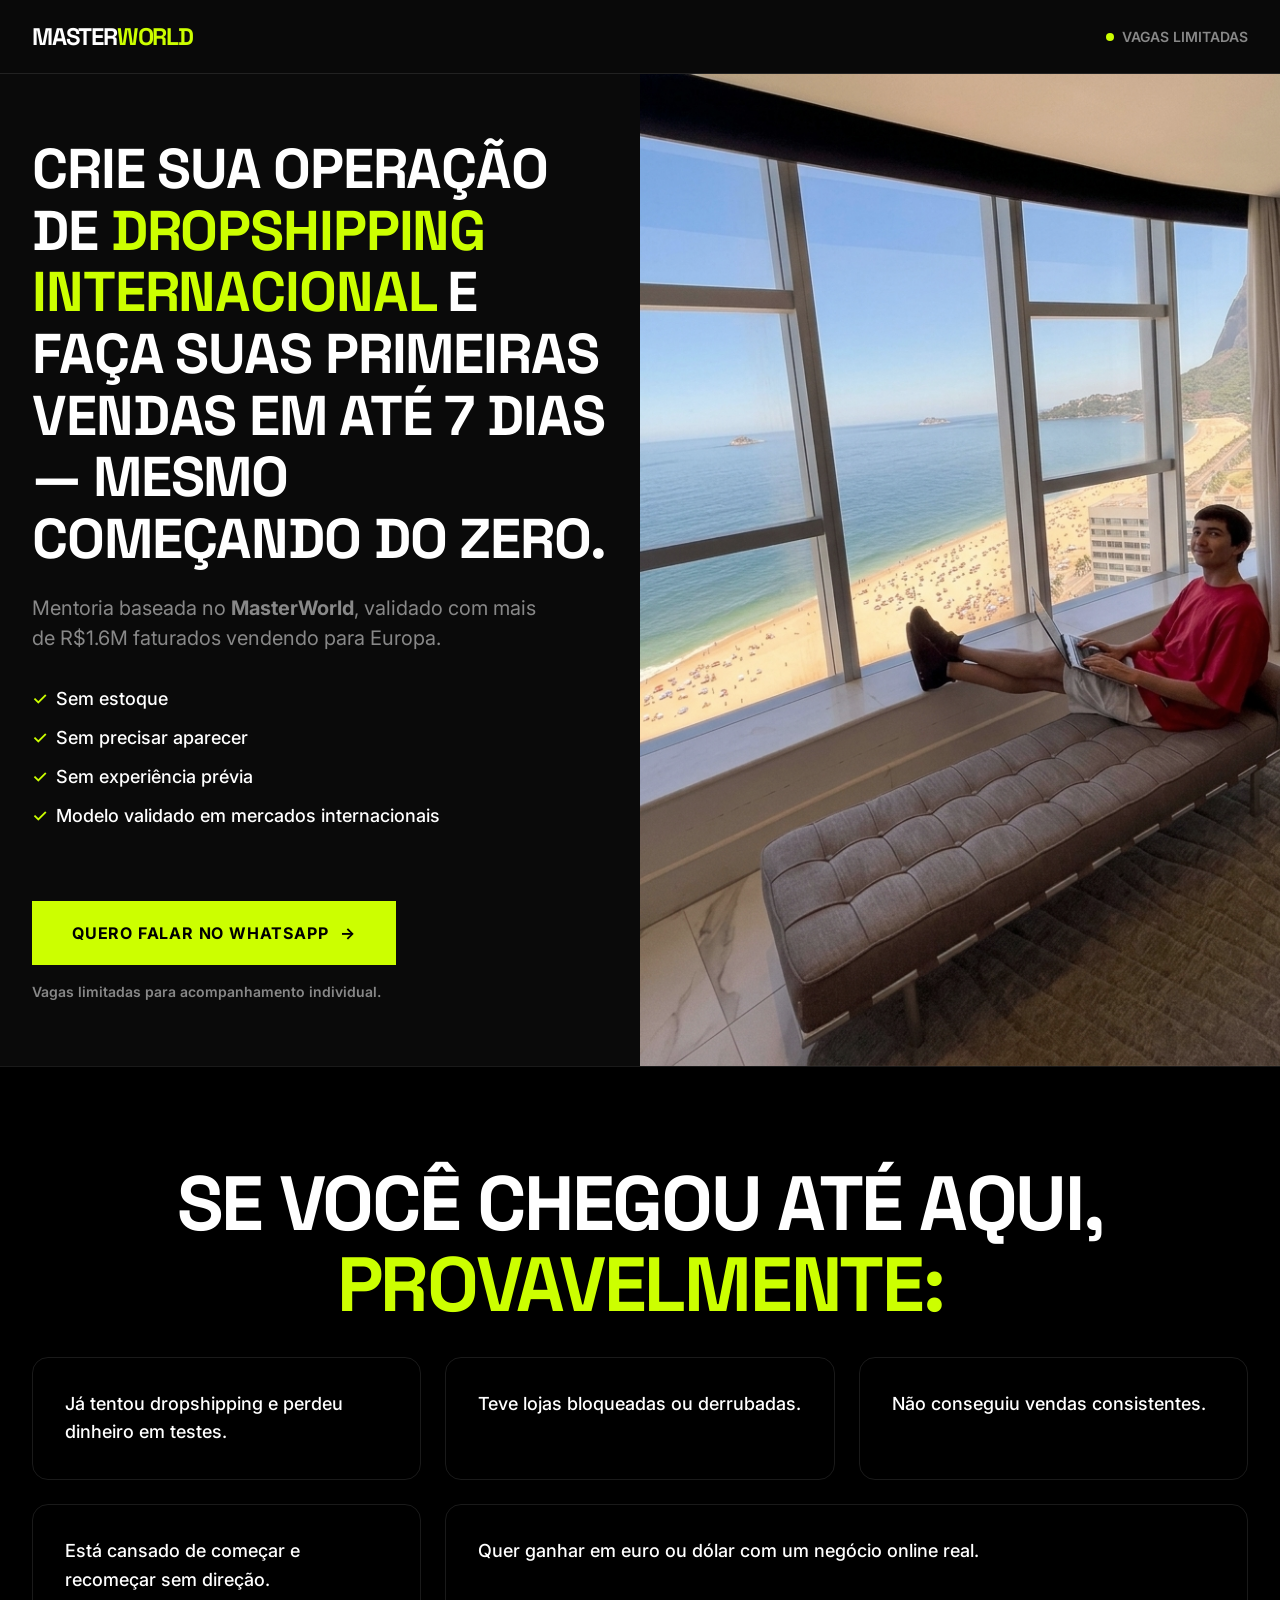
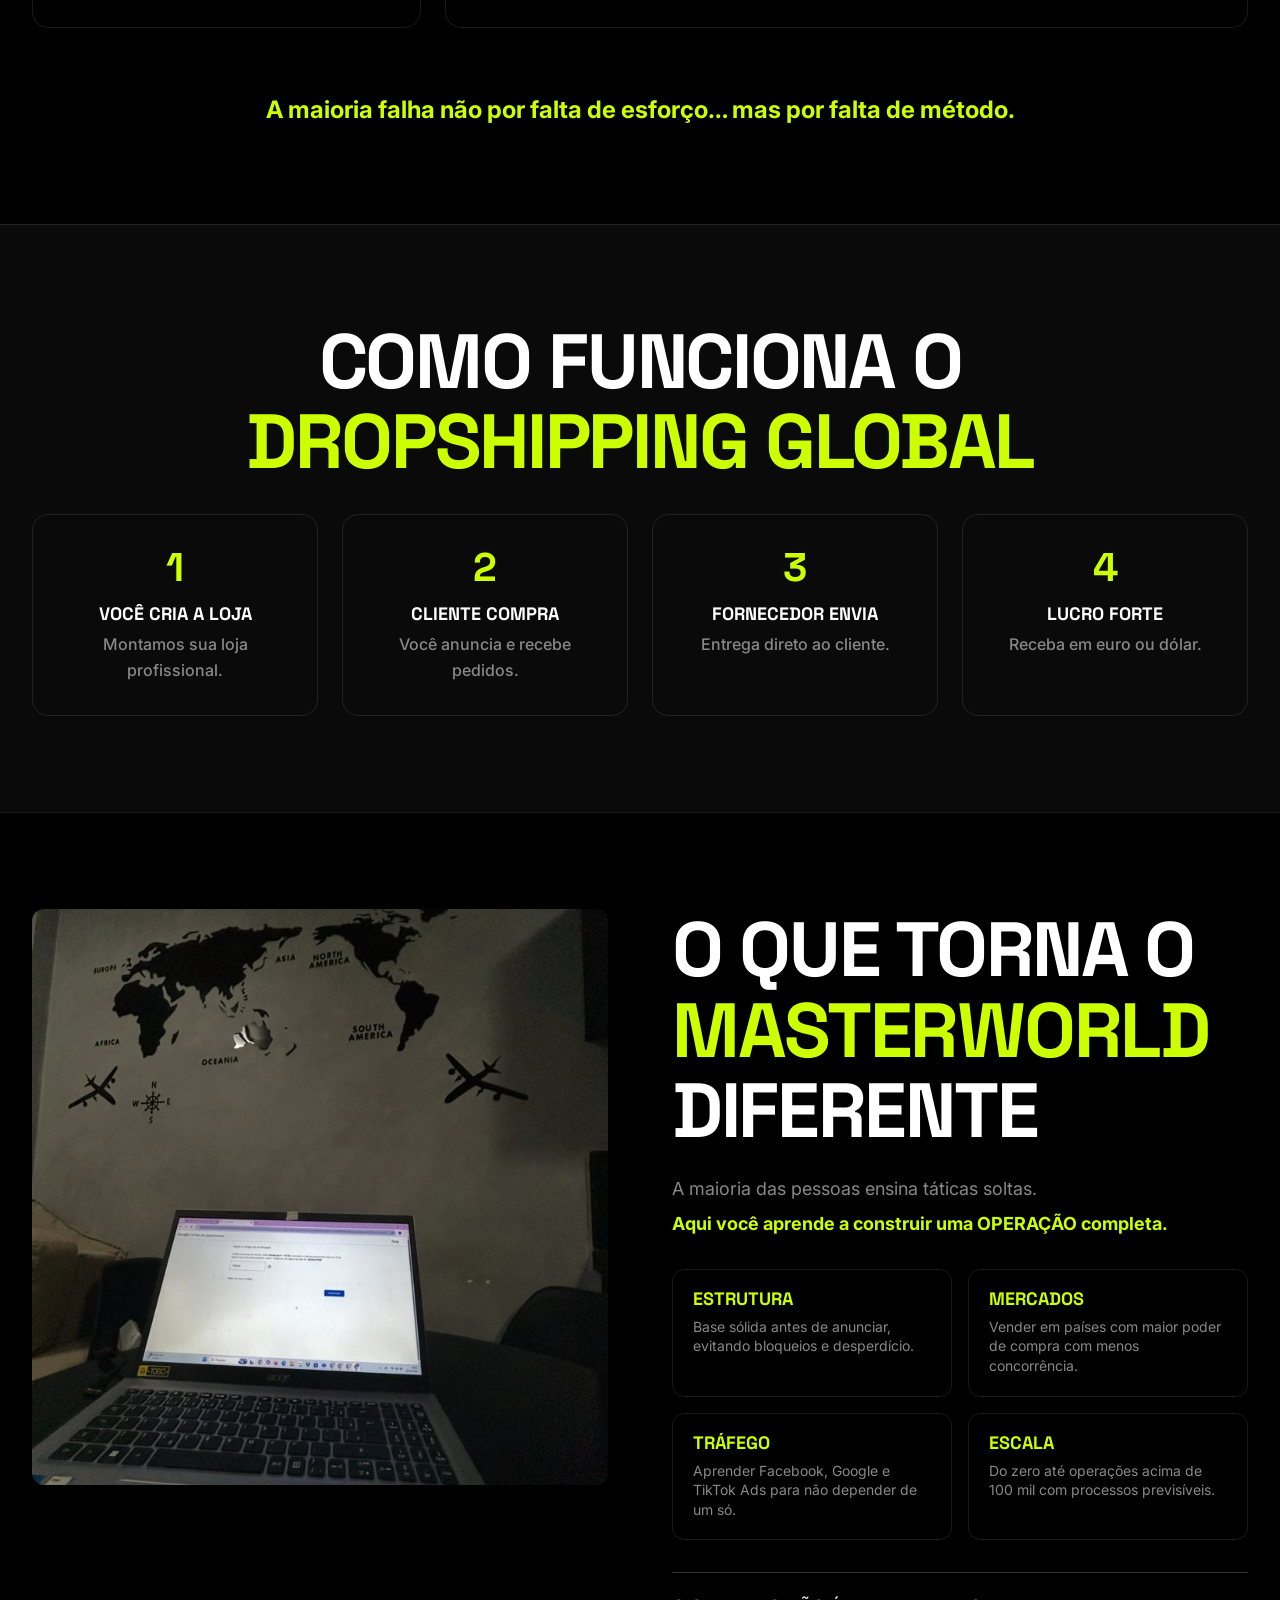
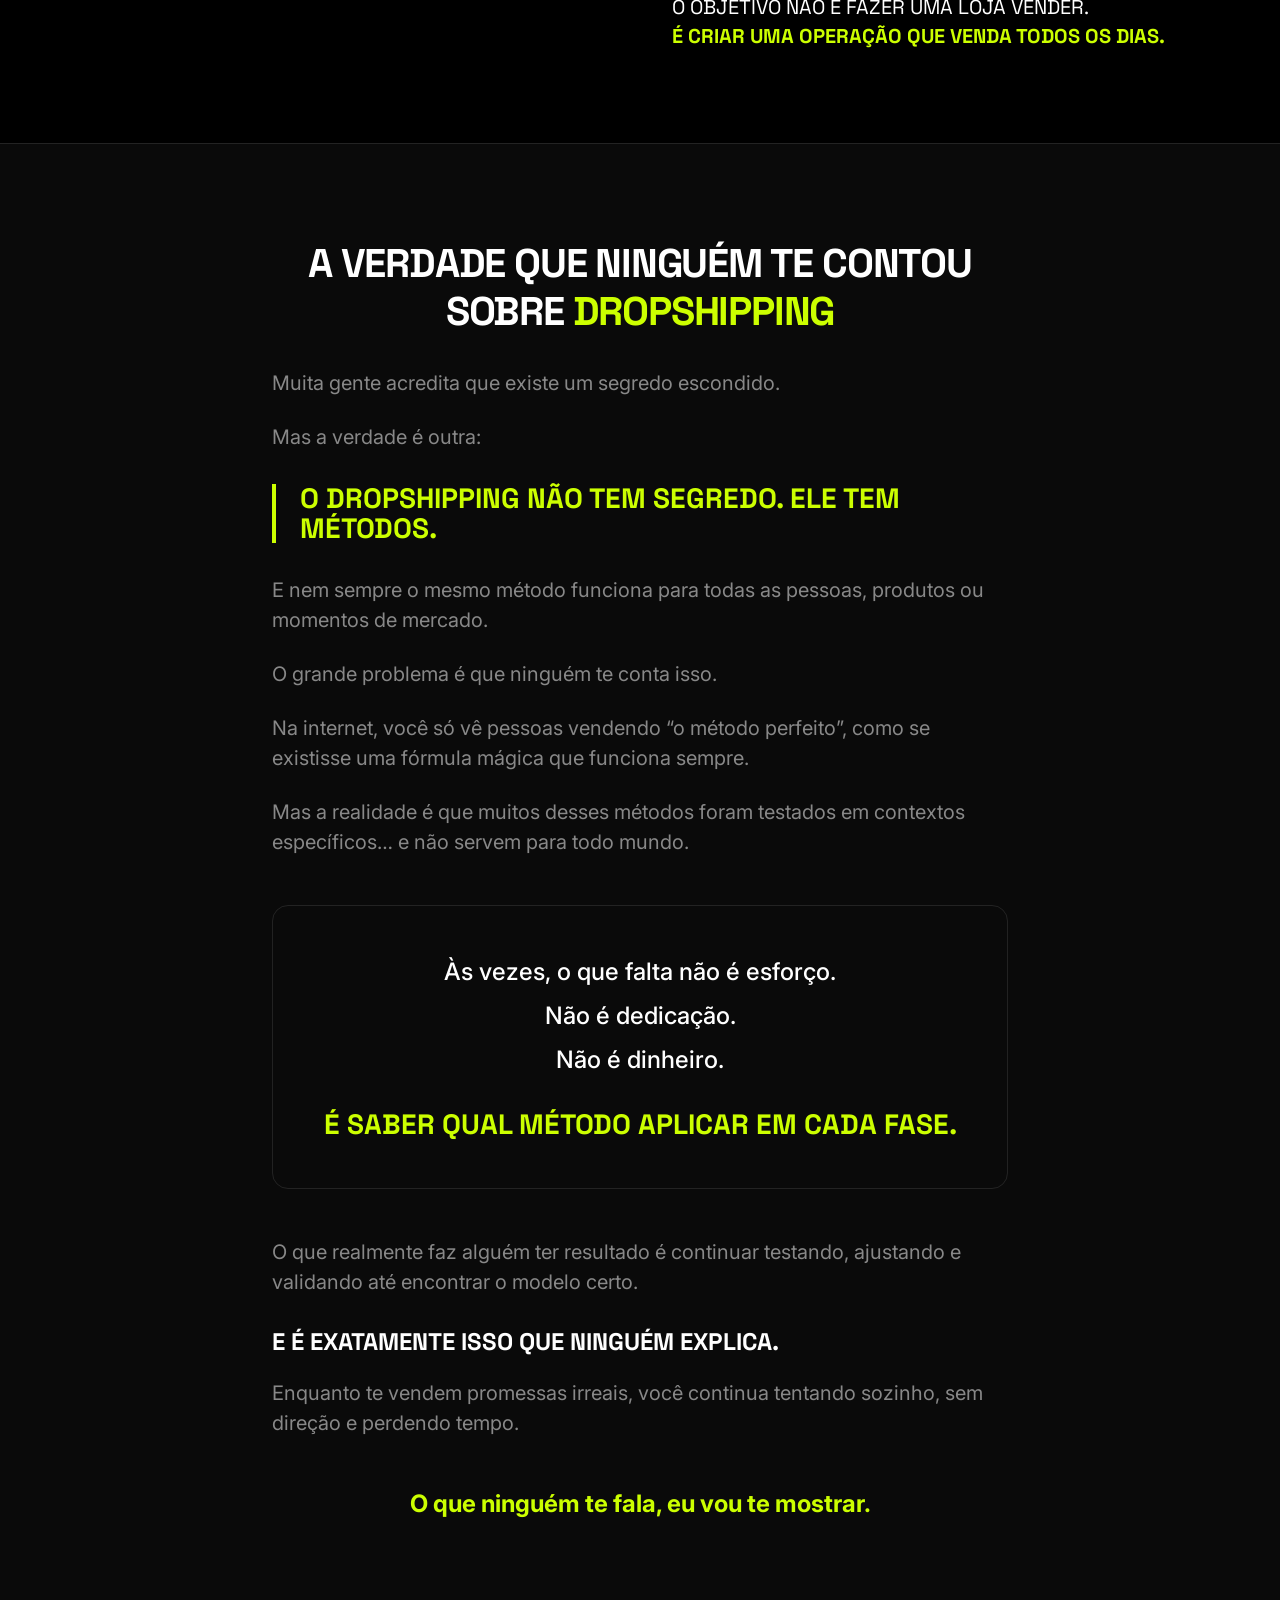
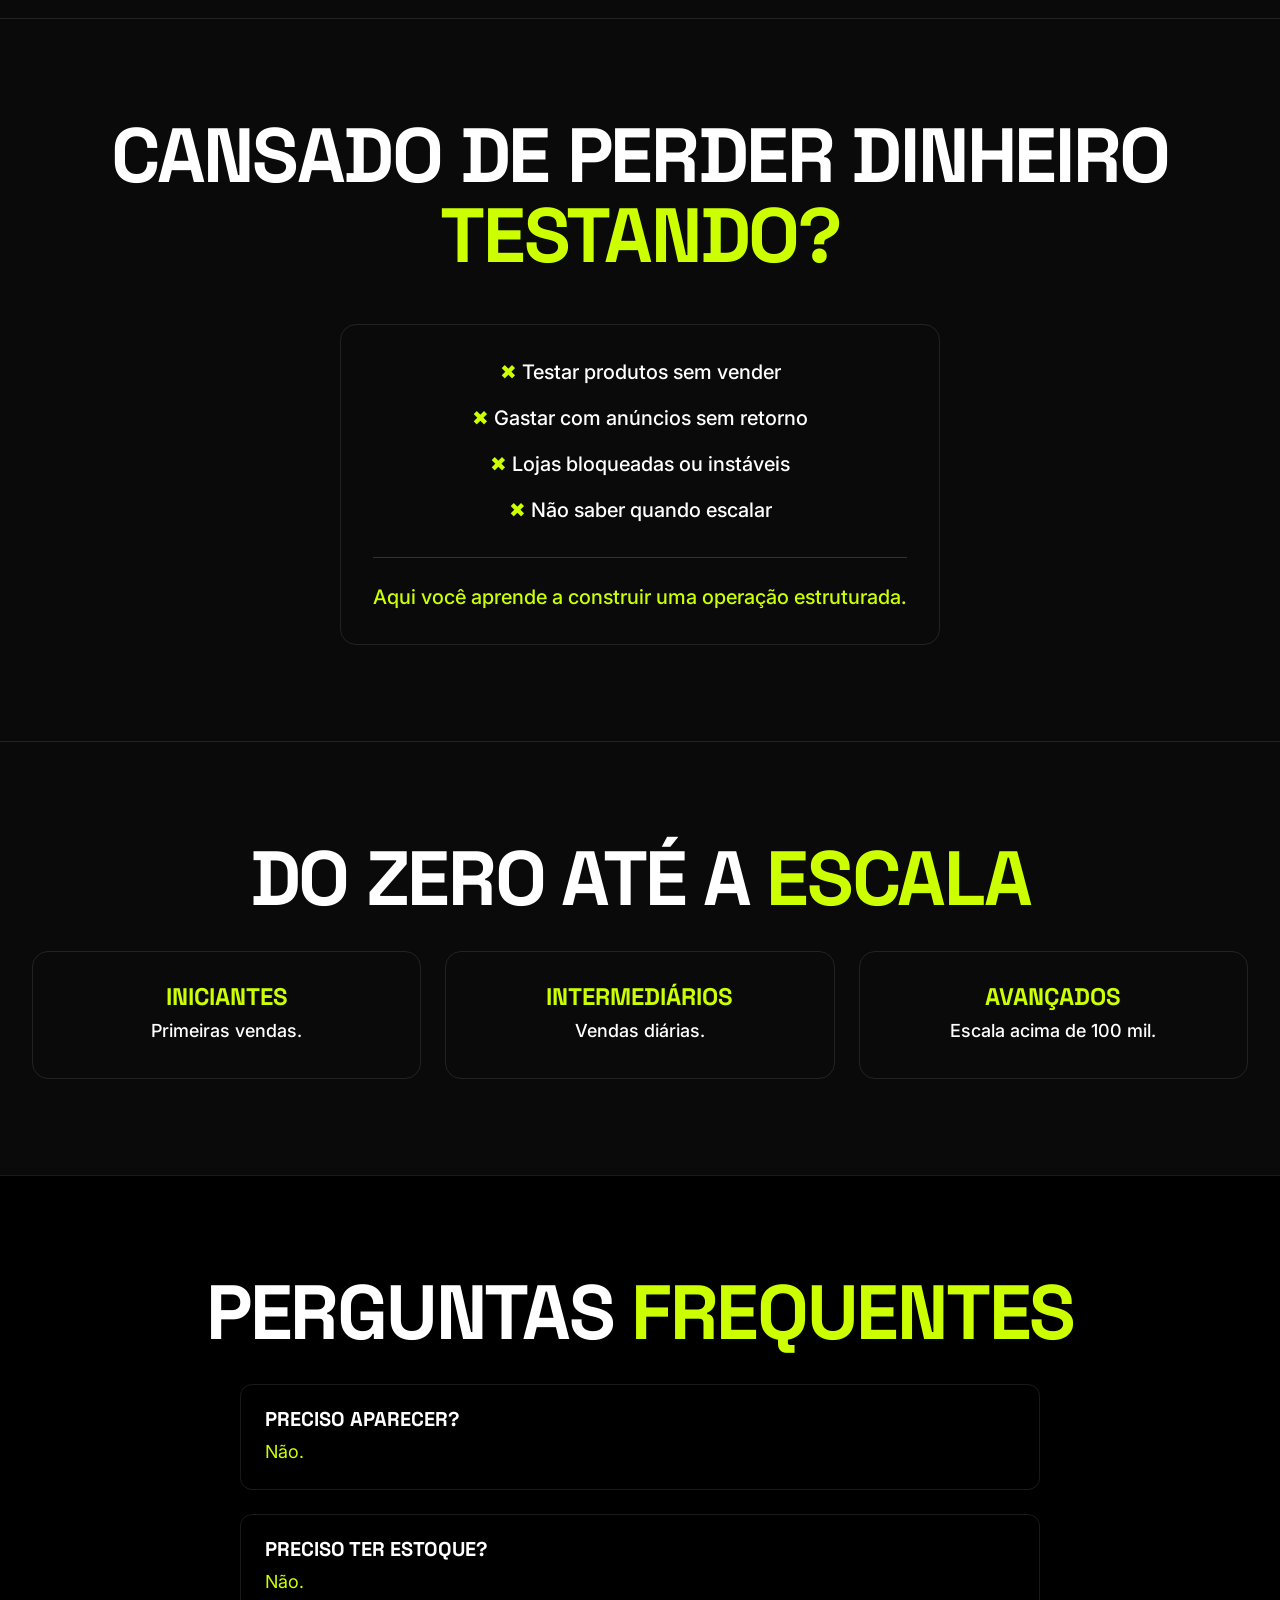
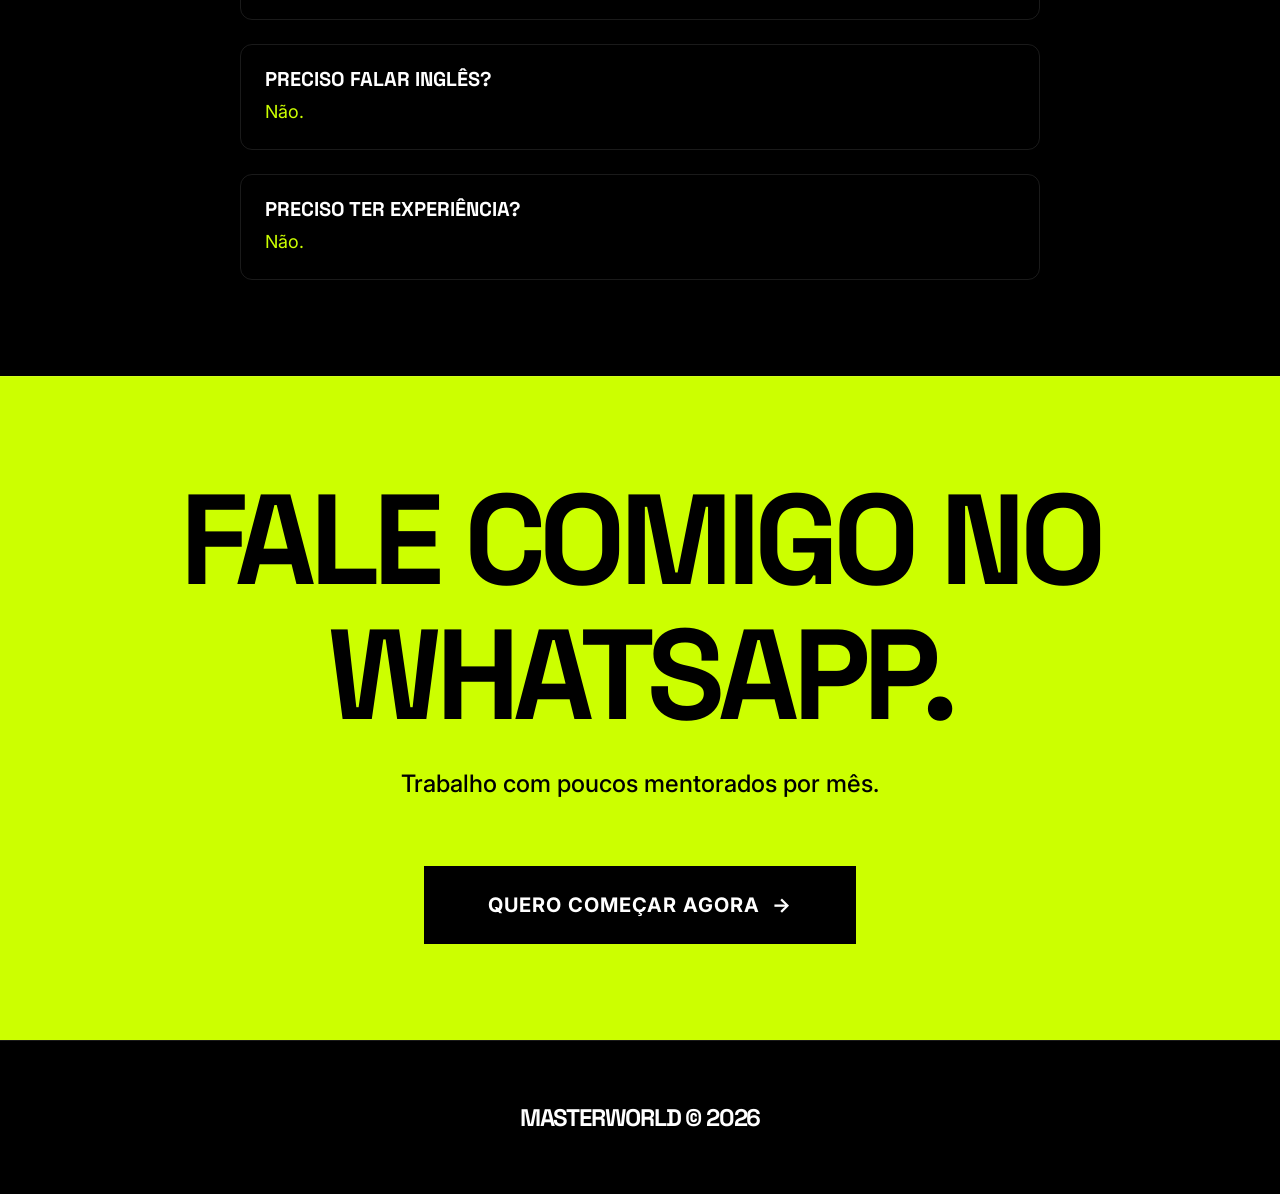
==== index.html @ 5ace7f6b "Replace Historia with O que torna o Masterworld Diferente" ====
<!DOCTYPE html>
<html lang="pt-BR">
<head>
    <meta charset="UTF-8">
    <meta name="viewport" content="width=device-width, initial-scale=1.0">
    <title>MasterWorld</title>
    <meta name="description" content="Mentoria baseada no MasterWorld, validado com mais de R$1.6M faturados vendendo para Europa.">
    <link rel="preconnect" href="https://fonts.googleapis.com">
    <link rel="preconnect" href="https://fonts.gstatic.com" crossorigin>
    <link href="https://fonts.googleapis.com/css2?family=Inter:wght@400;500;700;900&family=Space+Grotesk:wght@700&display=swap" rel="stylesheet">
    <link rel="stylesheet" href="style.css">
</head>
<body>
    
    <!-- Top Bar -->
    <div class="top-bar">
        <div class="container top-bar-inner">
            <span class="brand">Master<span class="text-volt">World</span></span>
            <span class="status"><span class="pulse-dot"></span> VAGAS LIMITADAS</span>
        </div>
    </div>

    <!-- Hero Section -->
    <header class="hero" id="home">
        <div class="hero-image-absolute reveal-right">
            <img src="foto capa.jpeg" alt="Eduardo Donadoni" class="img-cover">
        </div>
        <div class="container hero-grid-new">
            <div class="hero-content reveal-left">
                <h1 class="headline" style="font-size: clamp(2rem, 5vw, 3.5rem); margin-bottom: 1.5rem; line-height: 1.1; letter-spacing: -0.02em;">
                    Crie sua operação de <span class="text-volt">Dropshipping Internacional</span> e faça suas primeiras vendas em até 7 dias — mesmo começando do zero.
                </h1>
                <p class="subheadline" style="margin-bottom: 2rem;">
                    Mentoria baseada no <strong>MasterWorld</strong>, validado com mais de R$1.6M faturados vendendo para Europa.
                </p>
                <ul class="hero-bullets">
                    <li><span class="text-volt">✓</span> Sem estoque</li>
                    <li><span class="text-volt">✓</span> Sem precisar aparecer</li>
                    <li><span class="text-volt">✓</span> Sem experiência prévia</li>
                    <li><span class="text-volt">✓</span> Modelo validado em mercados internacionais</li>
                </ul>
                <a href="https://wa.me/5532998205128" target="_blank" class="btn btn-primary mt-4">QUERO FALAR NO WHATSAPP <span class="arrow">→</span></a>
                <p style="font-size: 0.875rem; color: var(--text-muted); margin-top: 1rem; font-weight: 600;">Vagas limitadas para acompanhamento individual.</p>
            </div>
        </div>
    </header>

    <!-- DOR -->
    <section class="section border-top bg-darker" id="dor">
        <div class="container">
            <div class="section-header text-center reveal-up">
                <h2 class="section-title">SE VOCÊ CHEGOU ATÉ AQUI, <span class="text-volt">PROVAVELMENTE:</span></h2>
            </div>
            <div class="dor-grid grid-3 mt-4">
                <div class="dor-card reveal-up delay-1">
                    <p style="font-size: 1.125rem;">Já tentou dropshipping e perdeu dinheiro em testes.</p>
                </div>
                <div class="dor-card reveal-up delay-2">
                    <p style="font-size: 1.125rem;">Teve lojas bloqueadas ou derrubadas.</p>
                </div>
                <div class="dor-card reveal-up delay-3">
                    <p style="font-size: 1.125rem;">Não conseguiu vendas consistentes.</p>
                </div>
                <div class="dor-card reveal-up delay-1">
                    <p style="font-size: 1.125rem;">Está cansado de começar e recomeçar sem direção.</p>
                </div>
                <div class="dor-card reveal-up delay-2" style="grid-column: span 2;">
                    <p style="font-size: 1.125rem;">Quer ganhar em euro ou dólar com um negócio online real.</p>
                </div>
            </div>
            <div class="text-center mt-4 reveal-up delay-3" style="max-width: 800px; margin: 4rem auto 0 auto;">
                <p style="font-size: 1.5rem; font-weight: 700; color: var(--primary-volt);">A maioria falha não por falta de esforço… mas por falta de método.</p>
            </div>
        </div>
    </section>

    <!-- COMO FUNCIONA -->
    <section class="section border-top" id="como-funciona">
        <div class="container">
            <div class="section-header text-center reveal-up">
                <h2 class="section-title">COMO FUNCIONA O <br/><span class="text-volt">DROPSHIPPING GLOBAL</span></h2>
            </div>
            <div class="dor-grid grid-4 mt-4">
                <div class="dor-card text-center reveal-up delay-1">
                    <h3 class="text-volt" style="font-size: 2.5rem; margin-bottom: 1rem;">1</h3>
                    <h4 style="margin-bottom: 0.5rem; font-size: 1.125rem;">Você cria a loja</h4>
                    <p style="color: var(--text-muted); font-size: 1rem;">Montamos sua loja profissional.</p>
                </div>
                <div class="dor-card text-center reveal-up delay-2">
                    <h3 class="text-volt" style="font-size: 2.5rem; margin-bottom: 1rem;">2</h3>
                    <h4 style="margin-bottom: 0.5rem; font-size: 1.125rem;">Cliente compra</h4>
                    <p style="color: var(--text-muted); font-size: 1rem;">Você anuncia e recebe pedidos.</p>
                </div>
                <div class="dor-card text-center reveal-up delay-3">
                    <h3 class="text-volt" style="font-size: 2.5rem; margin-bottom: 1rem;">3</h3>
                    <h4 style="margin-bottom: 0.5rem; font-size: 1.125rem;">Fornecedor envia</h4>
                    <p style="color: var(--text-muted); font-size: 1rem;">Entrega direto ao cliente.</p>
                </div>
                <div class="dor-card text-center reveal-up delay-1">
                    <h3 class="text-volt" style="font-size: 2.5rem; margin-bottom: 1rem;">4</h3>
                    <h4 style="margin-bottom: 0.5rem; font-size: 1.125rem;">Lucro forte</h4>
                    <p style="color: var(--text-muted); font-size: 1rem;">Receba em euro ou dólar.</p>
                </div>
            </div>
        </div>
    </section>

    <!-- HISTORIA -->
    <section class="section border-top bg-darker" id="historia">
        <div class="container split-grid">
            <div class="hero-image-half reveal-left">
                <img src="notebook capa.jpeg" alt="Eduardo Donadoni" class="img-cover">
            </div>
            <div class="lifestyle-text reveal-right">
                <h2 class="section-title">O QUE TORNA O <span class="text-volt">MASTERWORLD</span> DIFERENTE</h2>
                <p style="margin-bottom: 0.5rem; color: var(--text-muted); font-size: 1.125rem;">A maioria das pessoas ensina táticas soltas.</p>
                <p style="margin-bottom: 2rem; font-weight: bold; font-size: 1.125rem;" class="text-volt">Aqui você aprende a construir uma OPERAÇÃO completa.</p>
                
                <div style="display: grid; grid-template-columns: 1fr 1fr; gap: 1rem; margin-bottom: 2rem;">
                    <div style="background: var(--bg-card); padding: 1.25rem; border-radius: 12px; border: 1px solid var(--border-color);">
                        <h3 class="text-volt" style="font-size: 1.125rem; margin-bottom: 0.5rem;">Estrutura</h3>
                        <p style="font-size: 0.875rem; color: var(--text-muted); line-height: 1.4;">Base sólida antes de anunciar, evitando bloqueios e desperdício.</p>
                    </div>
                    <div style="background: var(--bg-card); padding: 1.25rem; border-radius: 12px; border: 1px solid var(--border-color);">
                        <h3 class="text-volt" style="font-size: 1.125rem; margin-bottom: 0.5rem;">Mercados</h3>
                        <p style="font-size: 0.875rem; color: var(--text-muted); line-height: 1.4;">Vender em países com maior poder de compra com menos concorrência.</p>
                    </div>
                    <div style="background: var(--bg-card); padding: 1.25rem; border-radius: 12px; border: 1px solid var(--border-color);">
                        <h3 class="text-volt" style="font-size: 1.125rem; margin-bottom: 0.5rem;">Tráfego</h3>
                        <p style="font-size: 0.875rem; color: var(--text-muted); line-height: 1.4;">Aprender Facebook, Google e TikTok Ads para não depender de um só.</p>
                    </div>
                    <div style="background: var(--bg-card); padding: 1.25rem; border-radius: 12px; border: 1px solid var(--border-color);">
                        <h3 class="text-volt" style="font-size: 1.125rem; margin-bottom: 0.5rem;">Escala</h3>
                        <p style="font-size: 0.875rem; color: var(--text-muted); line-height: 1.4;">Do zero até operações acima de 100 mil com processos previsíveis.</p>
                    </div>
                </div>
                
                <div style="padding-top: 1.5rem; border-top: 1px solid #333;">
                    <h3 style="font-size: 1.25rem; font-weight: normal; margin-bottom: 0.5rem;">O objetivo não é fazer uma loja vender.</h3>
                    <h3 class="text-volt" style="font-size: 1.25rem;">É criar uma operação que venda todos os dias.</h3>
                </div>
            </div>
        </div>
    </section>

    <!-- QUEBRA DE CRENÇA -->
    <section class="section border-top" id="verdade">
        <div class="container" style="max-width: 800px; margin: 0 auto;">
            <div class="section-header text-center reveal-up">
                <h2 class="section-title" style="font-size: 2.5rem; line-height: 1.2;">A VERDADE QUE NINGUÉM TE CONTOU SOBRE <span class="text-volt">DROPSHIPPING</span></h2>
            </div>
            
            <div class="reveal-up delay-1" style="font-size: 1.25rem; margin-top: 2rem; color: var(--text-muted);">
                <p style="margin-bottom: 1.5rem;">Muita gente acredita que existe um segredo escondido.</p>
                <p style="margin-bottom: 2rem;">Mas a verdade é outra:</p>
                
                <h3 class="text-volt" style="font-size: 1.75rem; margin-bottom: 2rem; border-left: 4px solid var(--primary-volt); padding-left: 1.5rem;">O dropshipping não tem segredo. Ele tem MÉTODOS.</h3>
                
                <p style="margin-bottom: 1.5rem;">E nem sempre o mesmo método funciona para todas as pessoas, produtos ou momentos de mercado.</p>
                <p style="margin-bottom: 1.5rem;">O grande problema é que ninguém te conta isso.</p>
                <p style="margin-bottom: 1.5rem;">Na internet, você só vê pessoas vendendo “o método perfeito”, como se existisse uma fórmula mágica que funciona sempre.</p>
                <p style="margin-bottom: 3rem;">Mas a realidade é que muitos desses métodos foram testados em contextos específicos… e não servem para todo mundo.</p>
                
                <div class="cta-box text-center" style="padding: 3rem 2rem; background: var(--bg-card); border-radius: 16px; margin-bottom: 3rem; border: 1px solid var(--border-color);">
                    <p style="margin-bottom: 0.5rem; color: #fff;">Às vezes, o que falta não é esforço.</p>
                    <p style="margin-bottom: 0.5rem; color: #fff;">Não é dedicação.</p>
                    <p style="margin-bottom: 2rem; color: #fff;">Não é dinheiro.</p>
                    <h3 class="text-volt" style="font-size: 1.75rem; margin-bottom: 0;">É saber QUAL método aplicar em CADA fase.</h3>
                </div>
                
                <p style="margin-bottom: 2rem;">O que realmente faz alguém ter resultado é continuar testando, ajustando e validando até encontrar o modelo certo.</p>
                <h3 style="font-size: 1.5rem; margin-bottom: 1.5rem; color: #fff;">E é exatamente isso que ninguém explica.</h3>
                <p style="margin-bottom: 3rem;">Enquanto te vendem promessas irreais, você continua tentando sozinho, sem direção e perdendo tempo.</p>
                
                <p style="font-size: 1.5rem; text-align: center; font-weight: 700;" class="text-volt">O que ninguém te fala, eu vou te mostrar.</p>
            </div>
        </div>
    </section>

    <!-- PARA QUEM JA TENTOU -->
    <section class="section border-top" id="cansado">
        <div class="container text-center reveal-up">
            <h2 class="section-title">CANSADO DE PERDER DINHEIRO <span class="text-volt">TESTANDO?</span></h2>
            <div class="cta-box text-left" style="margin-top: 3rem; max-width: 600px; margin-left: auto; margin-right: auto; padding: 2rem; background: var(--bg-card); border-radius: 16px; border: 1px solid var(--border-color);">
                <ul class="check-list" style="margin-bottom: 2rem;">
                    <li style="border-bottom: none; padding-bottom: 0.5rem; margin-bottom: 0.5rem;"><span class="text-volt">✖</span> Testar produtos sem vender</li>
                    <li style="border-bottom: none; padding-bottom: 0.5rem; margin-bottom: 0.5rem;"><span class="text-volt">✖</span> Gastar com anúncios sem retorno</li>
                    <li style="border-bottom: none; padding-bottom: 0.5rem; margin-bottom: 0.5rem;"><span class="text-volt">✖</span> Lojas bloqueadas ou instáveis</li>
                    <li style="border-bottom: none; padding-bottom: 0; margin-bottom: 0;"><span class="text-volt">✖</span> Não saber quando escalar</li>
                </ul>
                <div class="border-top" style="margin-top: 1.5rem; padding-top: 1.5rem; border-color: #333;">
                    <p class="font-bold text-volt text-center" style="font-size: 1.25rem; margin-bottom: 0;">Aqui você aprende a construir uma operação estruturada.</p>
                </div>
            </div>
        </div>
    </section>


    <!-- ESCALA -->
    <section class="section border-top" id="escala">
        <div class="container text-center">
            <h2 class="section-title">DO ZERO ATÉ A <span class="text-volt">ESCALA</span></h2>
            <div class="dor-grid grid-3 mt-4">
                <div class="dor-card reveal-up delay-1">
                    <h3 class="text-volt" style="font-size: 1.5rem; margin-bottom: 0.5rem;">Iniciantes</h3>
                    <p>Primeiras vendas.</p>
                </div>
                <div class="dor-card reveal-up delay-2">
                    <h3 class="text-volt" style="font-size: 1.5rem; margin-bottom: 0.5rem;">Intermediários</h3>
                    <p>Vendas diárias.</p>
                </div>
                <div class="dor-card reveal-up delay-3">
                    <h3 class="text-volt" style="font-size: 1.5rem; margin-bottom: 0.5rem;">Avançados</h3>
                    <p>Escala acima de 100 mil.</p>
                </div>
            </div>
        </div>
    </section>

    <!-- FAQ -->
    <section class="section border-top bg-darker" id="faq">
        <div class="container">
            <div class="section-header text-center reveal-up">
                <h2 class="section-title">PERGUNTAS <span class="text-volt">FREQUENTES</span></h2>
            </div>
            <div class="faq-list mt-4" style="max-width: 800px; margin-left: auto; margin-right: auto;">
                <div class="faq-item reveal-up delay-1">
                    <h4>Preciso aparecer?</h4>
                    <p class="text-volt font-bold">Não.</p>
                </div>
                <div class="faq-item reveal-up delay-2">
                    <h4>Preciso ter estoque?</h4>
                    <p class="text-volt font-bold">Não.</p>
                </div>
                <div class="faq-item reveal-up delay-3">
                    <h4>Preciso falar inglês?</h4>
                    <p class="text-volt font-bold">Não.</p>
                </div>
                <div class="faq-item reveal-up delay-1">
                    <h4>Preciso ter experiência?</h4>
                    <p class="text-volt font-bold">Não.</p>
                </div>
            </div>
        </div>
    </section>

    <!-- Final CTA -->
    <section class="section cta-section border-top" id="garantir-vaga">
        <div class="container">
            <div class="cta-box text-center reveal-up">
                <h2 class="huge-title">FALE COMIGO NO <br/>WHATSAPP.</h2>
                <p style="font-size: 1.5rem; margin-bottom: 2rem;">Trabalho com poucos mentorados por mês.</p>
                <a href="https://wa.me/5532998205128?text=Olá%20Eduardo,%20quero%20começar%20agora" target="_blank" class="btn btn-primary btn-massive mt-4">QUERO COMEÇAR AGORA <span class="arrow">→</span></a>
            </div>
        </div>
    </section>

    <!-- Footer -->
    <footer class="footer border-top bg-darker">
        <div class="container footer-content">
            <div class="brand" style="margin-bottom: 0;">MasterWorld &copy; 2026</div>
        </div>
    </footer>

    <script src="script.js"></script>
</body>
</html>
---- style.css ----
:root {
    --bg-dark: #0a0a0a;
    --bg-darker: #000000;
    --primary-volt: #ccff00; /* Verde Volt da Blueprint */
    --text-main: #ffffff;
    --text-muted: #888888;
    --border-color: rgba(255, 255, 255, 0.1);
    --transition: all 0.4s cubic-bezier(0.16, 1, 0.3, 1);
}

* {
    margin: 0;
    padding: 0;
    box-sizing: border-box;
}

html {
    scroll-behavior: smooth;
}

body {
    font-family: 'Inter', sans-serif;
    background-color: var(--bg-dark);
    color: var(--text-main);
    line-height: 1.5;
    overflow-x: hidden;
}

/* Typography Utilities */
h1, h2, h3, h4, h5, h6, .brand, .huge-title {
    font-family: 'Space Grotesk', sans-serif;
    text-transform: uppercase;
    line-height: 1.05;
    font-weight: 700;
}

.text-volt {
    color: var(--primary-volt);
}

.text-center { text-align: center; }
.mt-4 { margin-top: 2rem; }

/* Layout Utilities */
.container {
    width: 100%;
    max-width: 1300px;
    margin: 0 auto;
    padding: 0 2rem;
}

.section {
    padding: 6rem 0;
}

.border-top {
    border-top: 1px solid var(--border-color);
}

.bg-darker {
    background-color: var(--bg-darker);
}

.section-title {
    font-size: clamp(3rem, 6vw, 5rem);
    margin-bottom: 1.5rem;
    letter-spacing: -0.03em;
}

.section-subtitle {
    font-size: 1.125rem;
    color: var(--text-muted);
    max-width: 500px;
    margin-bottom: 4rem;
}

/* Components */
.btn {
    display: inline-flex;
    align-items: center;
    justify-content: center;
    gap: 0.75rem;
    padding: 1.25rem 2.5rem;
    font-weight: 700;
    font-family: 'Inter', sans-serif;
    text-decoration: none;
    text-transform: uppercase;
    letter-spacing: 0.05em;
    transition: var(--transition);
    cursor: pointer;
    border: none;
    position: relative;
    overflow: hidden;
}

.btn-primary {
    background: var(--primary-volt);
    color: #000;
}

.btn-primary:hover {
    background: #fff;
    color: #000;
}

.btn .arrow {
    transition: transform 0.3s ease;
}

.btn:hover .arrow {
    transform: translateX(5px);
}

.btn-massive {
    font-size: 1.25rem;
    padding: 1.5rem 4rem;
}

.img-cover {
    width: 100%;
    height: 100%;
    object-fit: cover;
    display: block;
}

/* Top Bar */
.top-bar {
    position: sticky;
    top: 0;
    z-index: 50;
    background: rgba(10, 10, 10, 0.85);
    backdrop-filter: blur(12px);
    border-bottom: 1px solid var(--border-color);
    padding: 1.5rem 0;
}

.top-bar-inner {
    display: flex;
    justify-content: space-between;
    align-items: center;
}

.brand {
    font-size: 1.5rem;
    letter-spacing: -0.05em;
}

.status {
    display: flex;
    align-items: center;
    gap: 0.5rem;
    font-size: 0.875rem;
    font-weight: 600;
    color: var(--text-muted);
    text-transform: uppercase;
}

.pulse-dot {
    width: 8px;
    height: 8px;
    background-color: var(--primary-volt);
    border-radius: 50%;
    animation: pulse-dot 2s infinite;
}

@keyframes pulse-dot {
    0% { box-shadow: 0 0 0 0 rgba(204, 255, 0, 0.4); }
    70% { box-shadow: 0 0 0 10px rgba(204, 255, 0, 0); }
    100% { box-shadow: 0 0 0 0 rgba(204, 255, 0, 0); }
}

/* Hero Section */
.hero {
    position: relative;
    min-height: calc(100vh - 80px);
    display: flex;
    align-items: center;
    padding: 4rem 0;
    overflow: hidden;
}

.hero-grid-new {
    width: 100%;
    display: grid;
    grid-template-columns: 1fr 1fr;
    gap: 4rem;
    position: relative;
    z-index: 2;
}

.hero-image-absolute {
    position: absolute;
    top: 0;
    right: 0;
    width: 50%;
    height: 100%;
    z-index: 1;
}

.hero-image-absolute img {
    width: 100%;
    height: 100%;
    object-fit: cover;
    filter: grayscale(10%);
    transition: var(--transition);
}

.hero-image-absolute:hover img {
    filter: grayscale(0%);
    transform: scale(1.02);
}

.revenue-highlight {
    margin-bottom: 2.5rem;
    display: inline-flex;
    flex-direction: column;
    align-items: flex-start;
    border-left: 4px solid var(--primary-volt);
    padding-left: 1.5rem;
}

.amount-wrapper {
    display: flex;
    align-items: baseline;
    gap: 0.5rem;
    line-height: 1;
    margin-bottom: 0.5rem;
}

.amount-wrapper .currency {
    font-family: 'Space Grotesk', sans-serif;
    font-size: 2.5rem;
    font-weight: 700;
}

.amount-wrapper .amount {
    font-family: 'Space Grotesk', sans-serif;
    font-size: clamp(4rem, 8vw, 6rem);
    font-weight: 900;
    letter-spacing: -0.05em;
    color: #fff;
    text-shadow: 0 4px 20px rgba(204, 255, 0, 0.2);
}

.revenue-highlight .label {
    font-size: 1rem;
    color: var(--text-muted);
    font-weight: 700;
    letter-spacing: 0.2em;
}

.headline {
    font-size: clamp(3.5rem, 7vw, 6rem);
    margin-bottom: 2rem;
    letter-spacing: -0.04em;
}

.subheadline {
    font-size: 1.25rem;
    color: var(--text-muted);
    margin-bottom: 3rem;
    max-width: 90%;
    font-weight: 400;
}

/* Half-Screen Images */
.hero-image-half {
    width: 100%;
    aspect-ratio: 1 / 1;
    overflow: hidden;
    border-radius: 12px;
}

.hero-image-half img {
    transition: var(--transition);
    filter: grayscale(10%);
}

.hero-image-half:hover img {
    filter: grayscale(0%);
    transform: scale(1.02);
}

.lifestyle-text {
    display: flex;
    flex-direction: column;
    justify-content: center;
}

/* Sales Section */
.sales-grid {
    display: grid;
    grid-template-columns: repeat(3, 1fr);
    gap: 2rem;
}

.sale-card {
    border: 1px solid var(--border-color);
    padding: 1rem;
    background: var(--bg-darker);
    transition: var(--transition);
}

.sale-card:hover {
    border-color: var(--primary-volt);
    transform: translateY(-10px);
}

.card-inner {
    width: 100%;
    aspect-ratio: 4/5;
    background: #111;
    overflow: hidden;
}

/* Mentorship Details (Split Grid) */
.split-grid {
    display: grid;
    grid-template-columns: 1fr 1fr;
    gap: 4rem;
}

.features-list {
    list-style: none;
}

.feature-item {
    padding: 3rem 0;
    border-bottom: 1px solid var(--border-color);
}

.feature-item:first-child {
    padding-top: 0;
}

.feature-item:last-child {
    border-bottom: none;
    padding-bottom: 0;
}

.feature-item h3 {
    font-size: 1.5rem;
    margin-bottom: 1rem;
    color: #fff;
}

.feature-item p {
    color: var(--text-muted);
}

/* Feedback Section */
.feedback-grid {
    display: grid;
    grid-template-columns: repeat(3, 1fr);
    gap: 2rem;
    margin-top: 4rem;
}

.feedback-card {
    background: var(--bg-darker);
    border: 1px solid var(--border-color);
    overflow: hidden;
    aspect-ratio: 9/16;
}

.feedback-card img {
    opacity: 0.9;
    transition: var(--transition);
}

.feedback-card:hover img {
    opacity: 1;
    transform: scale(1.03);
}

/* Social Media Section */
.social-grid {
    display: grid;
    grid-template-columns: repeat(3, 1fr);
    gap: 2rem;
}

.social-card {
    display: flex;
    flex-direction: column;
    padding: 3rem 2rem;
    background: #050505;
    border: 1px solid var(--border-color);
    text-decoration: none;
    color: var(--text-main);
    transition: var(--transition);
    position: relative;
    overflow: hidden;
}

.social-card:hover {
    border-color: var(--primary-volt);
    transform: translateY(-10px);
    box-shadow: 0 10px 30px rgba(204, 255, 0, 0.1);
}

.social-icon {
    margin-bottom: 2rem;
    width: 48px;
    height: 48px;
    display: flex;
    align-items: center;
    justify-content: center;
}

.social-icon svg {
    width: 100%;
    height: 100%;
    fill: var(--primary-volt);
    transition: var(--transition);
}

.social-card:hover .social-icon svg {
    transform: scale(1.1);
}

.social-info h3 {
    font-size: 1.5rem;
    margin-bottom: 0.5rem;
}

.social-info p {
    color: var(--text-muted);
}

.social-arrow {
    position: absolute;
    top: 3rem;
    right: 2rem;
    font-size: 1.5rem;
    color: var(--primary-volt);
    opacity: 0;
    transform: translateX(-10px);
    transition: var(--transition);
}

.social-card:hover .social-arrow {
    opacity: 1;
    transform: translateX(0);
}

/* Final CTA */
.cta-section {
    background-color: var(--primary-volt);
    color: #000;
}

.huge-title {
    font-size: clamp(4rem, 10vw, 8rem);
    margin-bottom: 1.5rem;
    letter-spacing: -0.05em;
}

.cta-box p {
    font-size: 1.5rem;
    font-weight: 500;
    margin-bottom: 3rem;
}

.cta-section .btn-primary {
    background: #000;
    color: #fff;
}

.cta-section .btn-primary:hover {
    background: #222;
}

/* Footer */
.footer {
    padding: 4rem 0;
    text-align: center;
}

.footer .brand {
    margin-bottom: 1rem;
}

.copyright {
    color: var(--text-muted);
    font-size: 0.875rem;
}

/* Novos Componentes de Copy */
.hero-bullets {
    list-style: none;
    margin-bottom: 2.5rem;
}

.hero-bullets li {
    font-size: 1.125rem;
    margin-bottom: 0.75rem;
    display: flex;
    align-items: center;
    gap: 0.5rem;
    font-weight: 500;
}

.dor-grid {
    display: grid;
    grid-template-columns: repeat(2, 1fr);
    gap: 1.5rem;
}

.grid-3 { grid-template-columns: repeat(3, 1fr); }
.grid-4 { grid-template-columns: repeat(4, 1fr); }

.dor-card {
    background: var(--bg-card);
    border: 1px solid var(--border-color);
    padding: 2rem;
    border-radius: 16px;
    font-size: 1.125rem;
    font-weight: 500;
    line-height: 1.6;
}

.check-list {
    list-style: none;
}

.check-list li {
    font-size: 1.25rem;
    margin-bottom: 1.5rem;
    padding-bottom: 1.5rem;
    border-bottom: 1px solid var(--border-color);
    font-weight: 500;
}

.check-list li:last-child {
    border-bottom: none;
}

.faq-list {
    display: flex;
    flex-direction: column;
    gap: 1.5rem;
}

.faq-item {
    background: var(--bg-card);
    border: 1px solid var(--border-color);
    padding: 1.5rem;
    border-radius: 12px;
}

.faq-item h4 {
    font-size: 1.25rem;
    margin-bottom: 0.5rem;
    font-weight: 700;
}

.faq-item p {
    font-size: 1.125rem;
}

.steps-list {
    list-style: none;
}

.steps-list li {
    font-size: 1.25rem;
    margin-bottom: 1.5rem;
    display: flex;
    align-items: center;
    gap: 1rem;
    font-weight: 600;
}

.step-num {
    font-family: 'Space Grotesk', sans-serif;
    font-size: 2rem;
    font-weight: 900;
    line-height: 1;
}

.clean-list {
    list-style: none;
    font-weight: 700;
    font-family: 'Space Grotesk', sans-serif;
}

.clean-list li {
    margin-bottom: 0.5rem;
    font-size: 1.25rem;
}

/* Animations */
.reveal-up {
    opacity: 0;
    transform: translateY(40px);
    transition: opacity 0.8s cubic-bezier(0.16, 1, 0.3, 1), transform 0.8s cubic-bezier(0.16, 1, 0.3, 1);
}

.reveal-left {
    opacity: 0;
    transform: translateX(-40px);
    transition: opacity 0.8s cubic-bezier(0.16, 1, 0.3, 1), transform 0.8s cubic-bezier(0.16, 1, 0.3, 1);
}

.reveal-right {
    opacity: 0;
    transform: translateX(40px);
    transition: opacity 0.8s cubic-bezier(0.16, 1, 0.3, 1), transform 0.8s cubic-bezier(0.16, 1, 0.3, 1);
}

.reveal-up.visible,
.reveal-left.visible,
.reveal-right.visible {
    opacity: 1;
    transform: translate(0, 0);
}

.delay-1 { transition-delay: 0.1s; }
.delay-2 { transition-delay: 0.2s; }
.delay-3 { transition-delay: 0.3s; }

/* Responsive */
@media (max-width: 1024px) {
    .hero {
        flex-direction: column;
        padding-top: 0;
        min-height: auto;
    }
    
    .hero-grid-new, .split-grid {
        grid-template-columns: 1fr;
    }

    .hero-image-absolute {
        position: relative;
        width: 100%;
        height: 60vh;
        min-height: 400px;
        order: -1;
    }
    
    .hero-content {
        padding: 4rem 0;
    }

    .sales-grid, .feedback-grid, .social-grid, .grid-3, .grid-4 {
        grid-template-columns: repeat(2, 1fr);
    }
}

@media (max-width: 768px) {
    .container {
        padding: 0 1rem;
    }

    .top-bar-inner {
        flex-direction: column;
        gap: 0.5rem;
        text-align: center;
    }
    
    .brand {
        font-size: 1.25rem;
    }

    .section {
        padding: 4rem 0;
    }

    .sales-grid, .feedback-grid, .social-grid, .dor-grid, .grid-3, .grid-4 {
        grid-template-columns: 1fr;
    }

    .hero-image-absolute {
        height: 50vh;
        min-height: 350px;
        margin-bottom: 2rem;
    }
    
    .hero-content {
        padding: 2rem 0;
    }
    
    .amount-wrapper .amount {
        font-size: 3.5rem;
    }
    
    .headline {
        font-size: 2.75rem;
    }

    .section-title {
        font-size: 2.5rem;
    }

    .huge-title {
        font-size: 3rem;
    }

    .social-card {
        padding: 2rem 1.5rem;
    }
    
    .btn {
        width: 100%;
        padding: 1.25rem 1rem;
        font-size: 1rem;
    }

    .btn-massive {
        font-size: 1.1rem;
    }
}
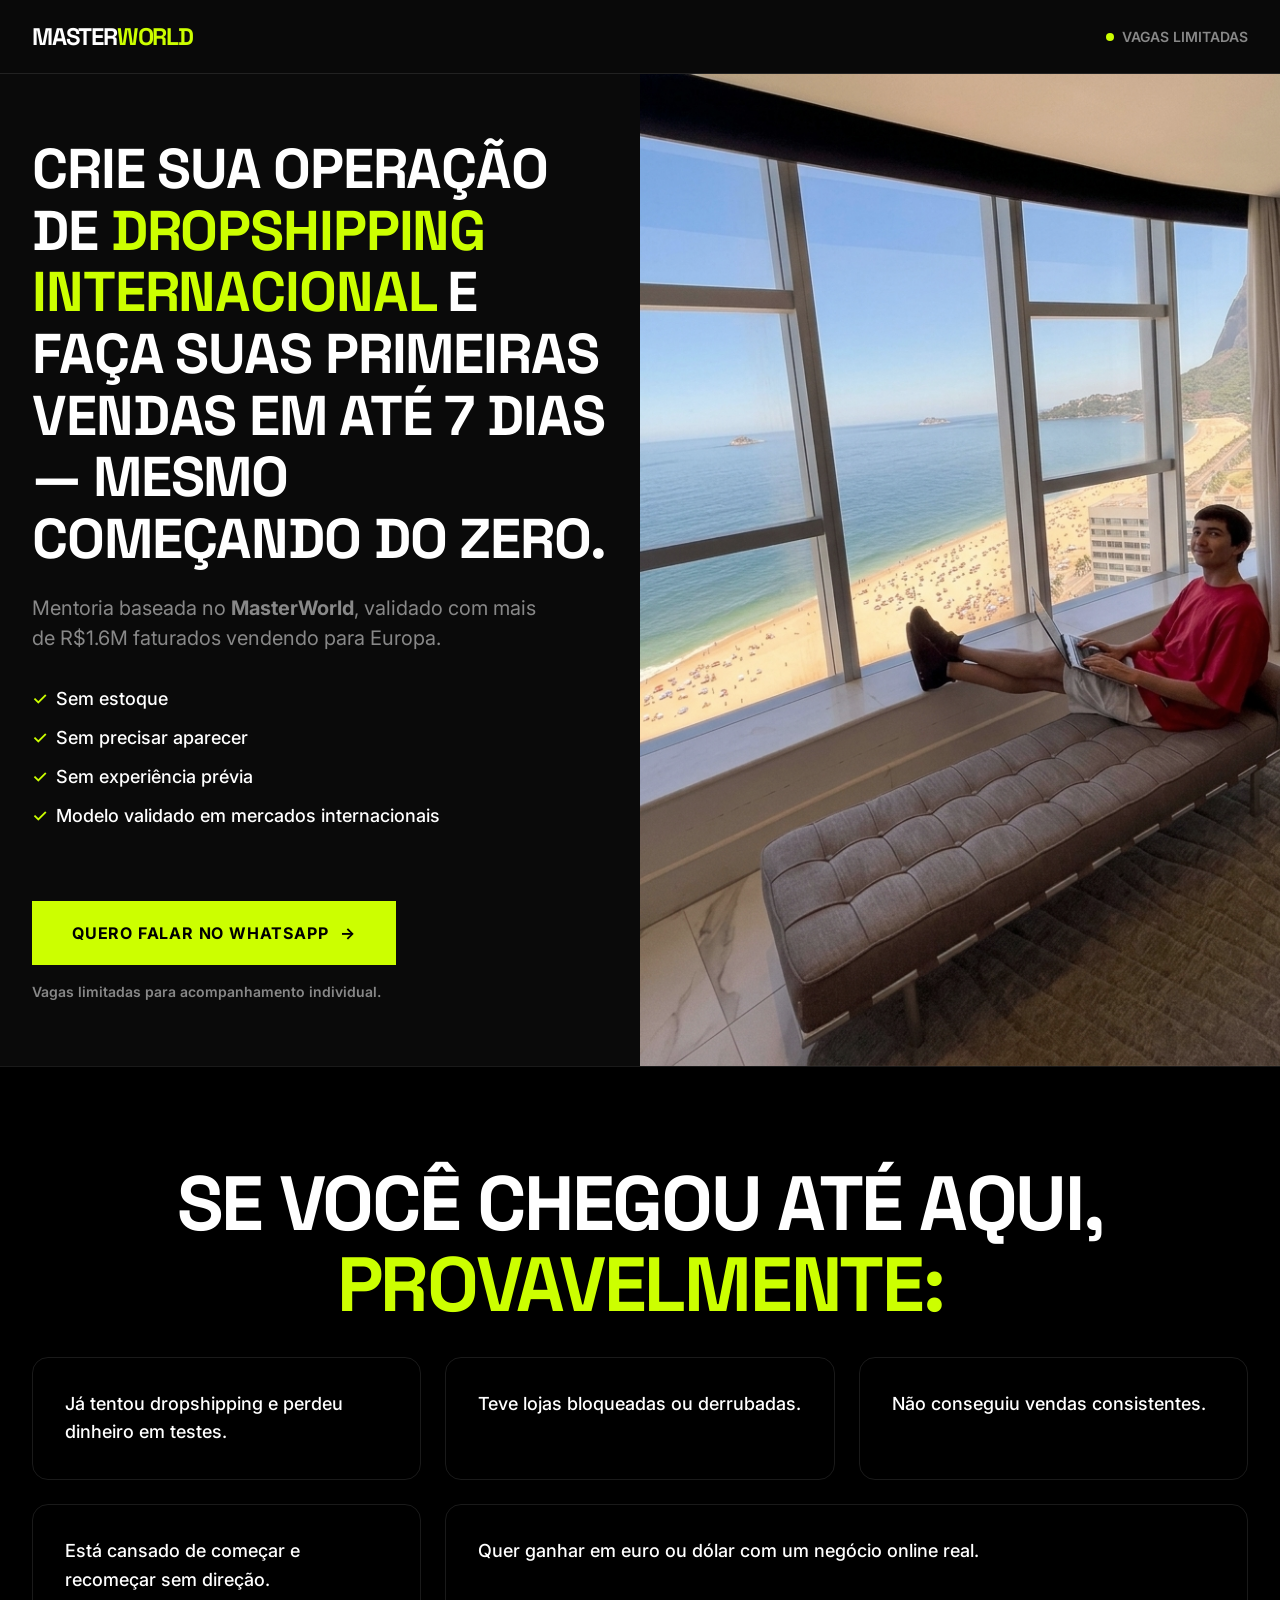
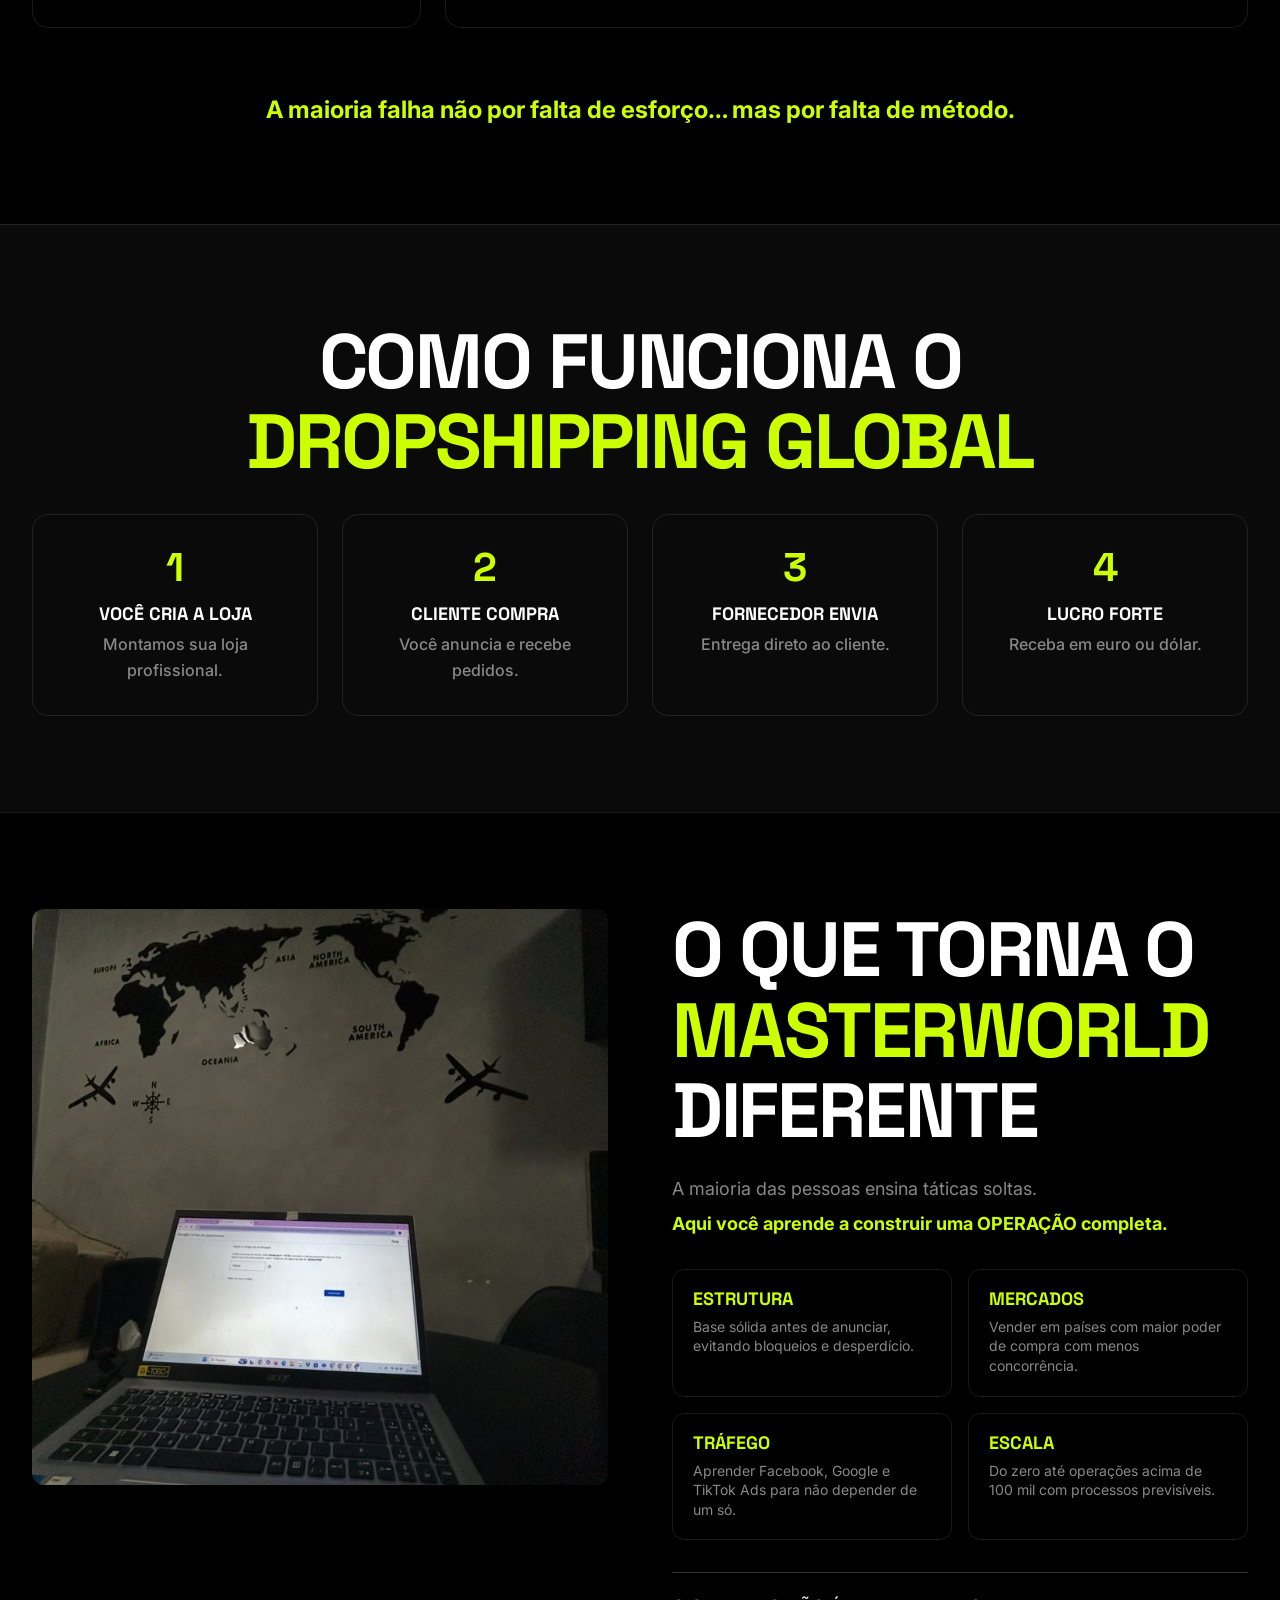
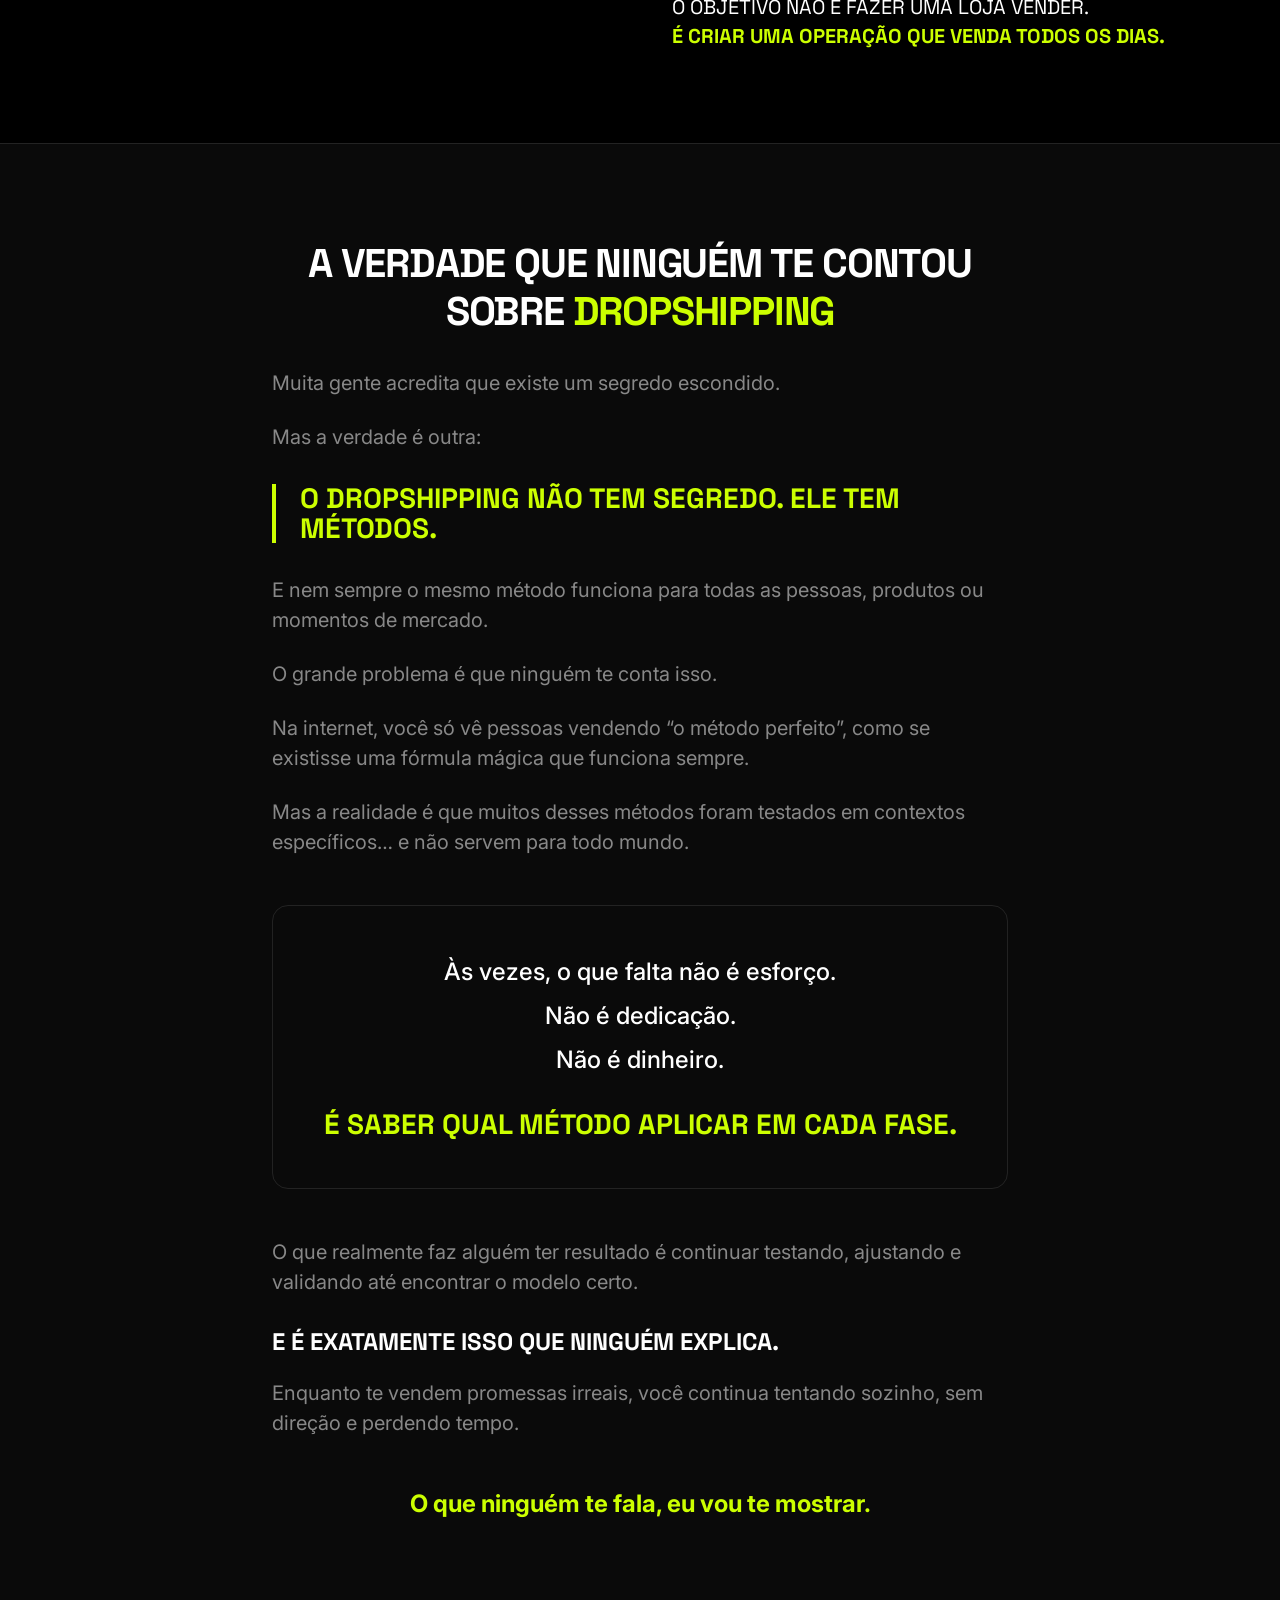
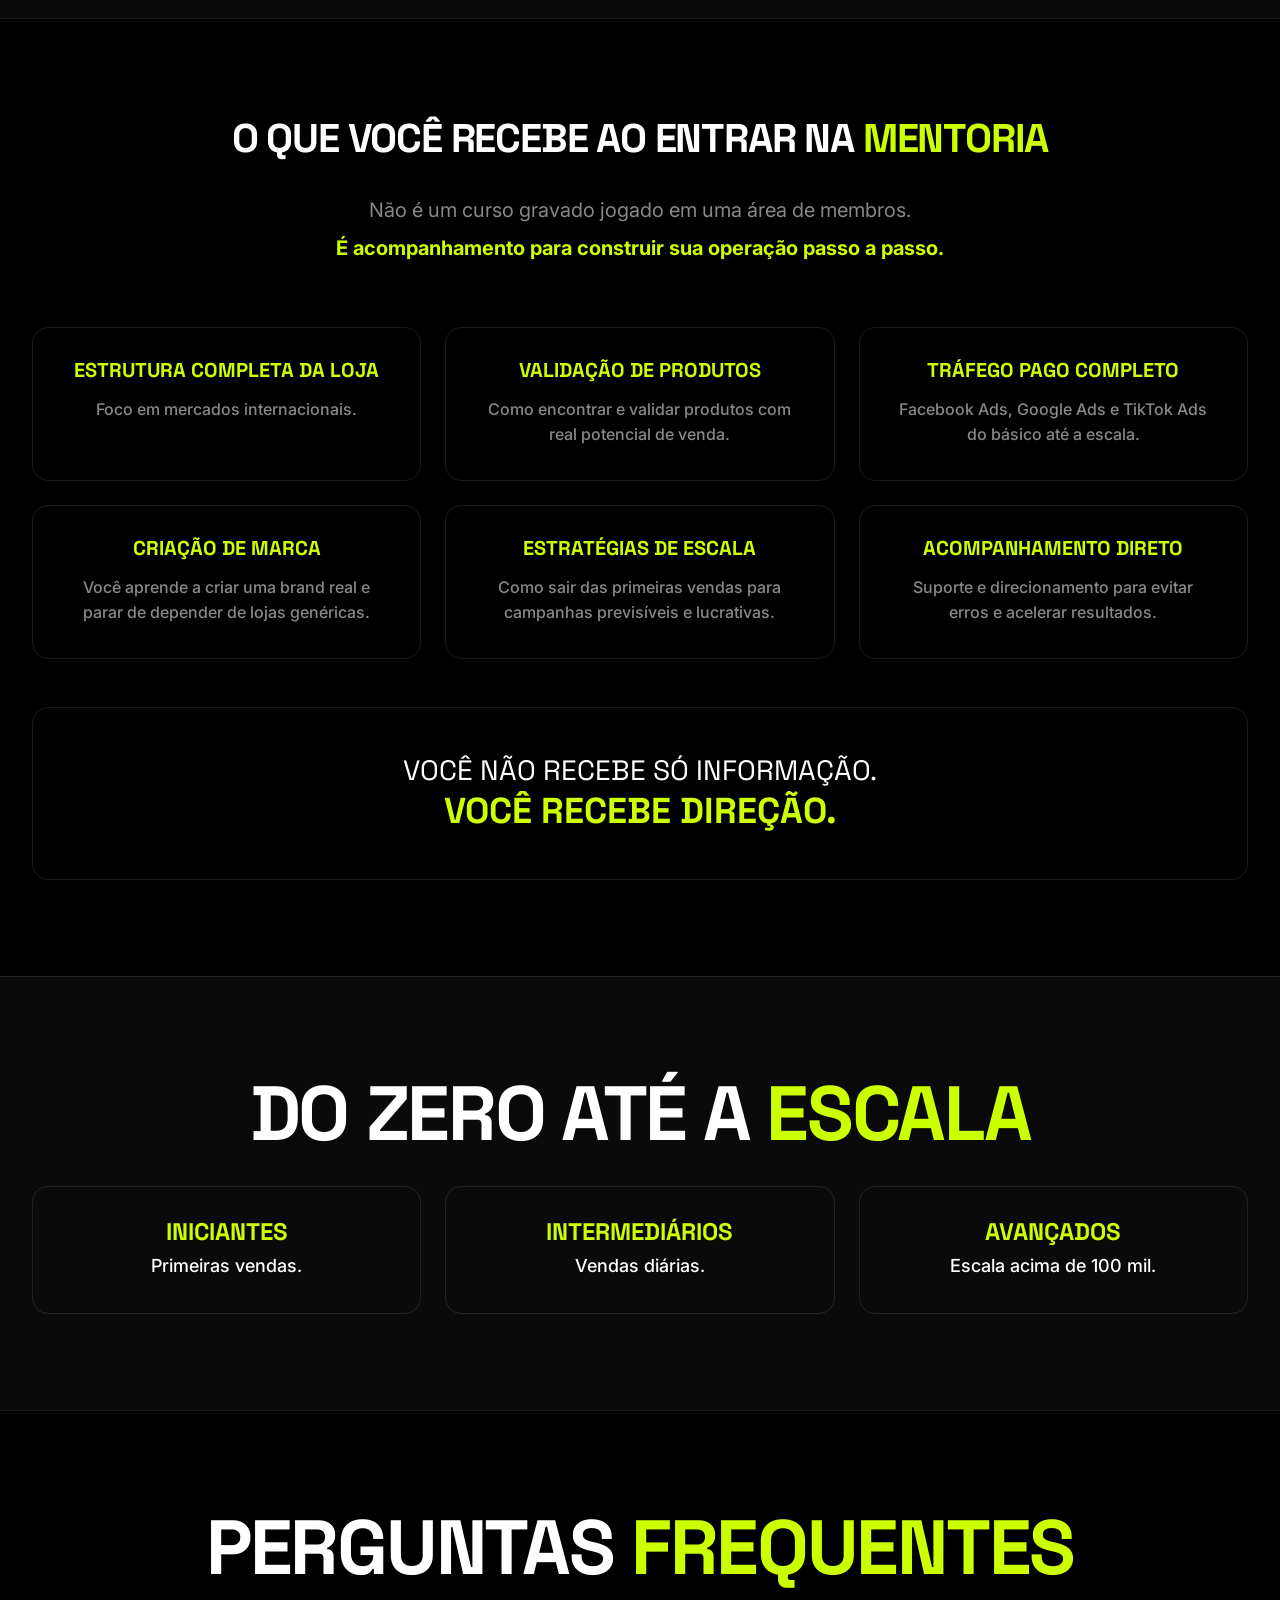
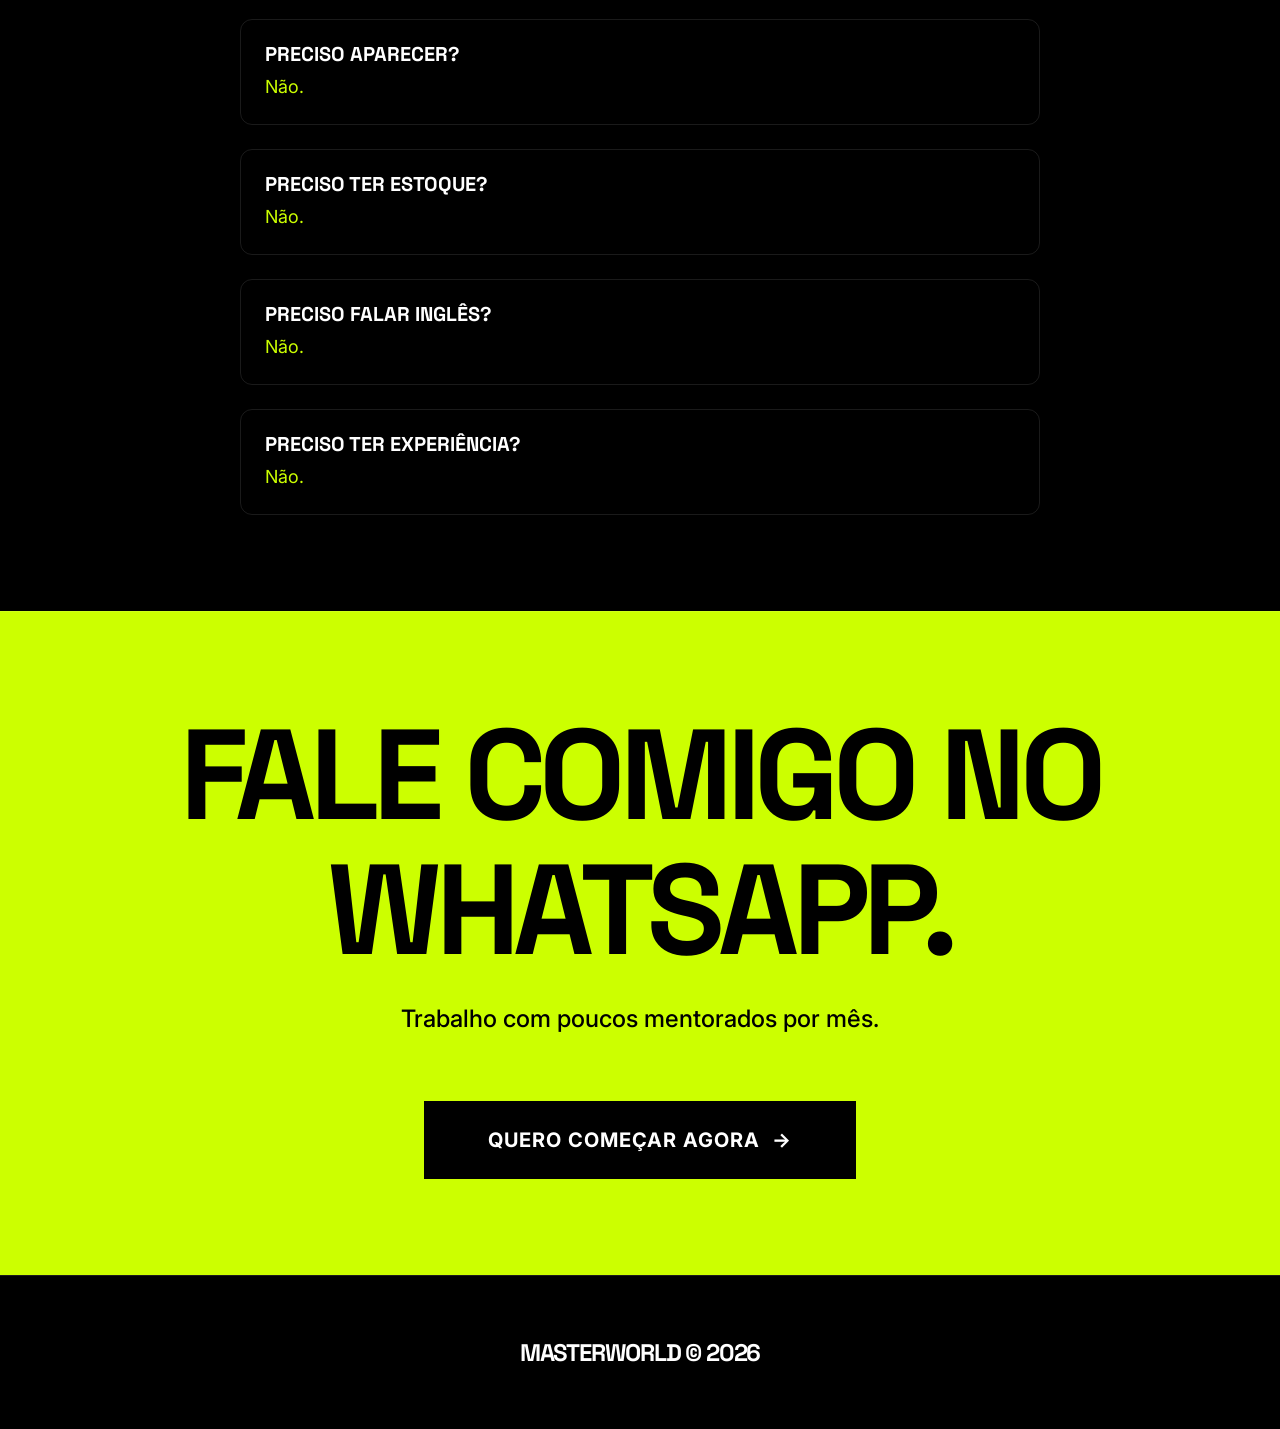
==== commit ca621b01: "Replace Cansado section with O que voce recebe deliverables" ====
--- a/index.html
+++ b/index.html
@@ -177,20 +177,43 @@
         </div>
     </section>
 
-    <!-- PARA QUEM JA TENTOU -->
-    <section class="section border-top" id="cansado">
+    <!-- O QUE VOCÊ RECEBE -->
+    <section class="section border-top bg-darker" id="entregaveis">
         <div class="container text-center reveal-up">
-            <h2 class="section-title">CANSADO DE PERDER DINHEIRO <span class="text-volt">TESTANDO?</span></h2>
-            <div class="cta-box text-left" style="margin-top: 3rem; max-width: 600px; margin-left: auto; margin-right: auto; padding: 2rem; background: var(--bg-card); border-radius: 16px; border: 1px solid var(--border-color);">
-                <ul class="check-list" style="margin-bottom: 2rem;">
-                    <li style="border-bottom: none; padding-bottom: 0.5rem; margin-bottom: 0.5rem;"><span class="text-volt">✖</span> Testar produtos sem vender</li>
-                    <li style="border-bottom: none; padding-bottom: 0.5rem; margin-bottom: 0.5rem;"><span class="text-volt">✖</span> Gastar com anúncios sem retorno</li>
-                    <li style="border-bottom: none; padding-bottom: 0.5rem; margin-bottom: 0.5rem;"><span class="text-volt">✖</span> Lojas bloqueadas ou instáveis</li>
-                    <li style="border-bottom: none; padding-bottom: 0; margin-bottom: 0;"><span class="text-volt">✖</span> Não saber quando escalar</li>
-                </ul>
-                <div class="border-top" style="margin-top: 1.5rem; padding-top: 1.5rem; border-color: #333;">
-                    <p class="font-bold text-volt text-center" style="font-size: 1.25rem; margin-bottom: 0;">Aqui você aprende a construir uma operação estruturada.</p>
-                </div>
+            <h2 class="section-title" style="font-size: 2.5rem; line-height: 1.2; margin-bottom: 2rem;">O QUE VOCÊ RECEBE AO ENTRAR NA <span class="text-volt">MENTORIA</span></h2>
+            <p style="font-size: 1.25rem; color: var(--text-muted); margin-bottom: 0.5rem;">Não é um curso gravado jogado em uma área de membros.</p>
+            <p style="font-size: 1.25rem; font-weight: bold; margin-bottom: 4rem;" class="text-volt">É acompanhamento para construir sua operação passo a passo.</p>
+            
+            <div class="dor-grid grid-3 mt-4 text-left">
+                <div class="dor-card reveal-up delay-1" style="padding: 2rem;">
+                    <h3 class="text-volt" style="font-size: 1.25rem; margin-bottom: 1rem;">Estrutura completa da loja</h3>
+                    <p style="color: var(--text-muted); font-size: 1rem;">Foco em mercados internacionais.</p>
+                </div>
+                <div class="dor-card reveal-up delay-2" style="padding: 2rem;">
+                    <h3 class="text-volt" style="font-size: 1.25rem; margin-bottom: 1rem;">Validação de produtos</h3>
+                    <p style="color: var(--text-muted); font-size: 1rem;">Como encontrar e validar produtos com real potencial de venda.</p>
+                </div>
+                <div class="dor-card reveal-up delay-3" style="padding: 2rem;">
+                    <h3 class="text-volt" style="font-size: 1.25rem; margin-bottom: 1rem;">Tráfego pago completo</h3>
+                    <p style="color: var(--text-muted); font-size: 1rem;">Facebook Ads, Google Ads e TikTok Ads do básico até a escala.</p>
+                </div>
+                <div class="dor-card reveal-up delay-1" style="padding: 2rem;">
+                    <h3 class="text-volt" style="font-size: 1.25rem; margin-bottom: 1rem;">Criação de marca</h3>
+                    <p style="color: var(--text-muted); font-size: 1rem;">Você aprende a criar uma brand real e parar de depender de lojas genéricas.</p>
+                </div>
+                <div class="dor-card reveal-up delay-2" style="padding: 2rem;">
+                    <h3 class="text-volt" style="font-size: 1.25rem; margin-bottom: 1rem;">Estratégias de escala</h3>
+                    <p style="color: var(--text-muted); font-size: 1rem;">Como sair das primeiras vendas para campanhas previsíveis e lucrativas.</p>
+                </div>
+                <div class="dor-card reveal-up delay-3" style="padding: 2rem;">
+                    <h3 class="text-volt" style="font-size: 1.25rem; margin-bottom: 1rem;">Acompanhamento direto</h3>
+                    <p style="color: var(--text-muted); font-size: 1rem;">Suporte e direcionamento para evitar erros e acelerar resultados.</p>
+                </div>
+            </div>
+            
+            <div class="cta-box text-center reveal-up delay-1" style="margin-top: 3rem; padding: 3rem 2rem; background: var(--bg-card); border-radius: 16px; border: 1px solid var(--border-color);">
+                <h3 style="font-size: 1.75rem; font-weight: normal; margin-bottom: 0.5rem;">Você não recebe só informação.</h3>
+                <h3 class="text-volt" style="font-size: 2.25rem;">Você recebe direção.</h3>
             </div>
         </div>
     </section>
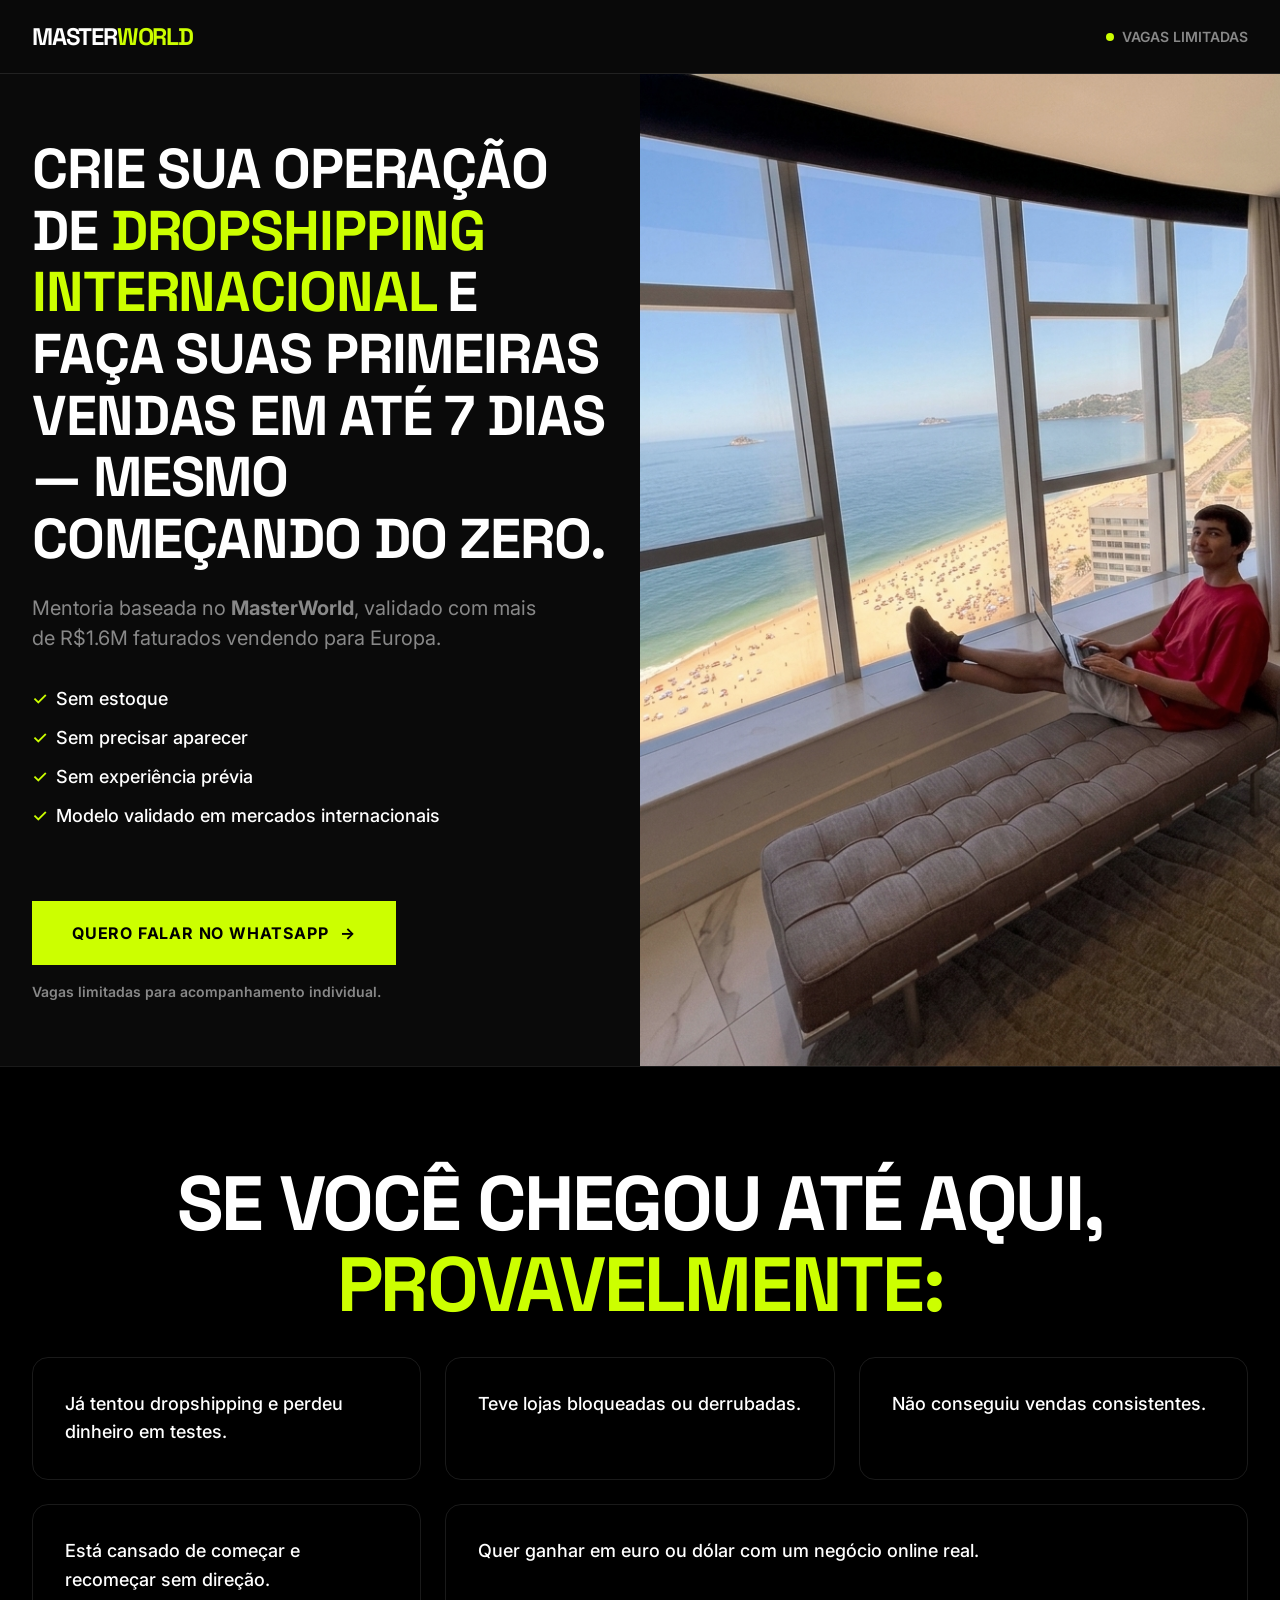
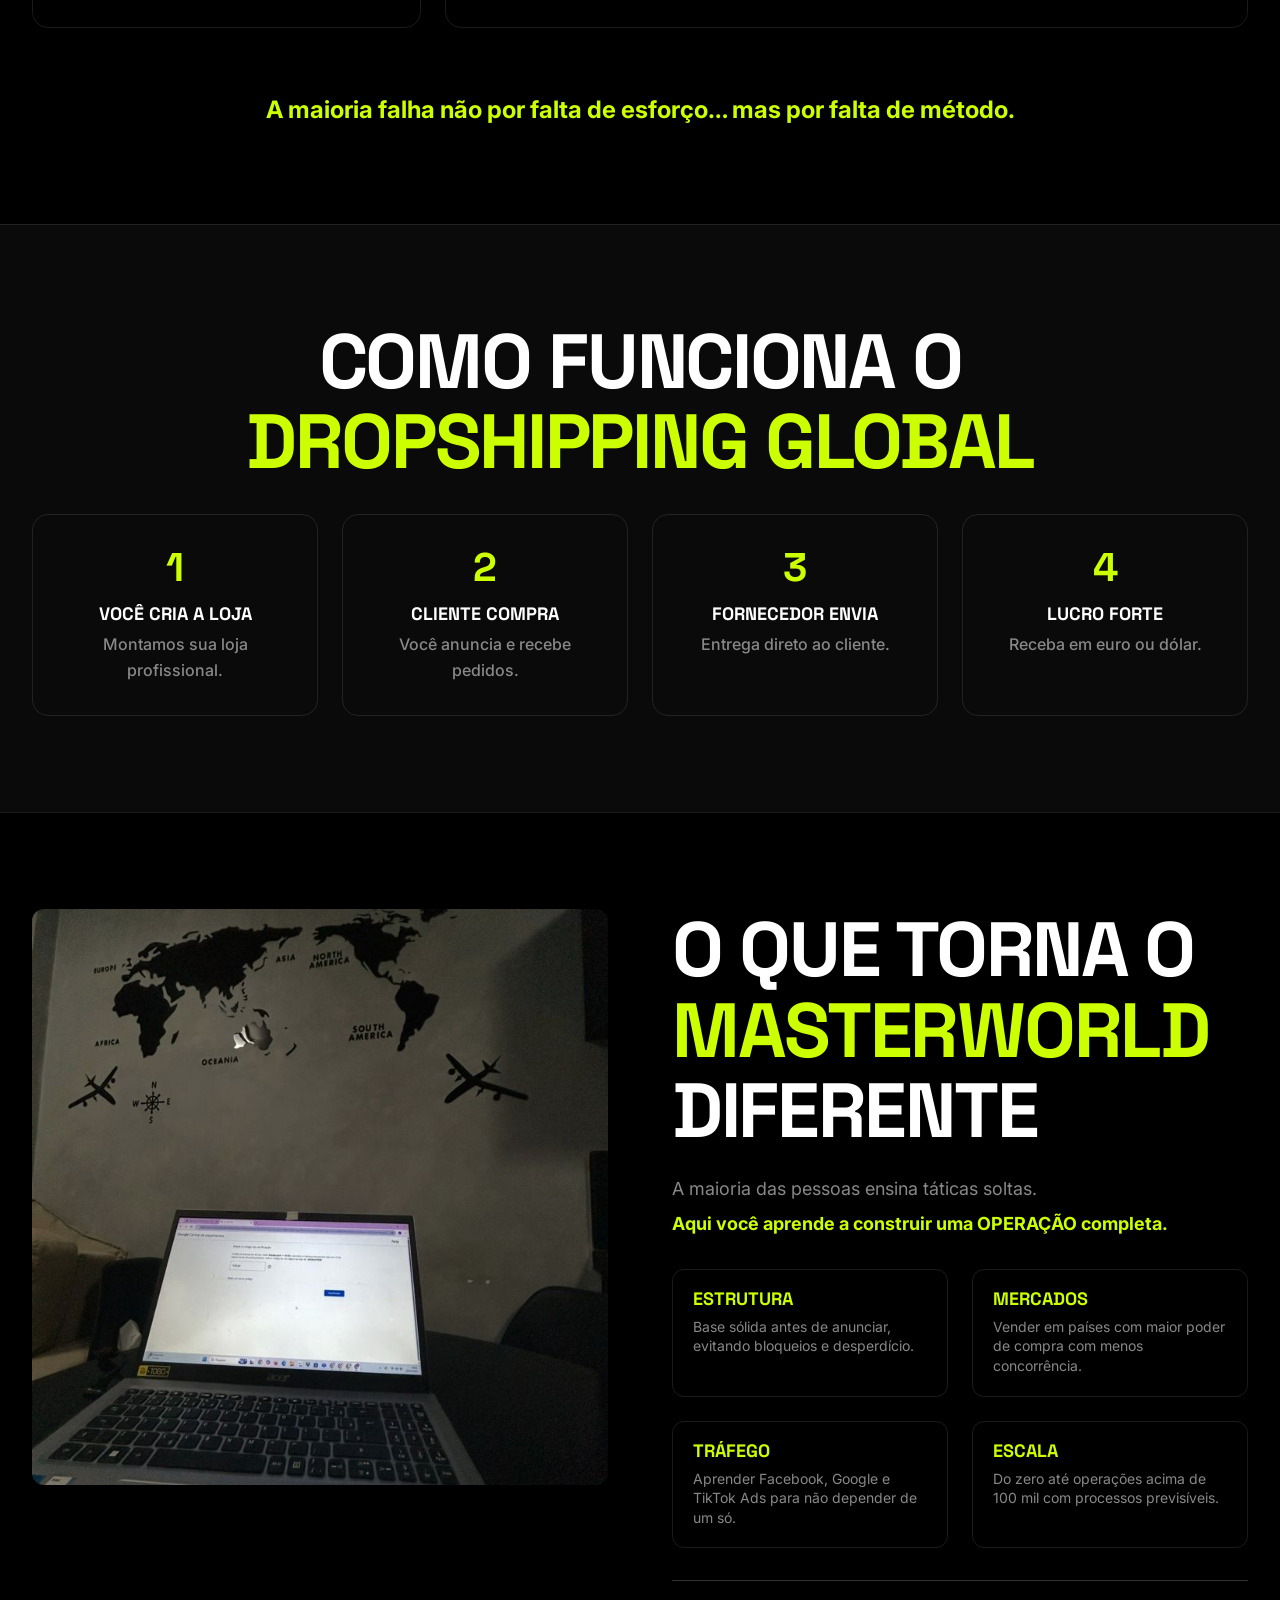
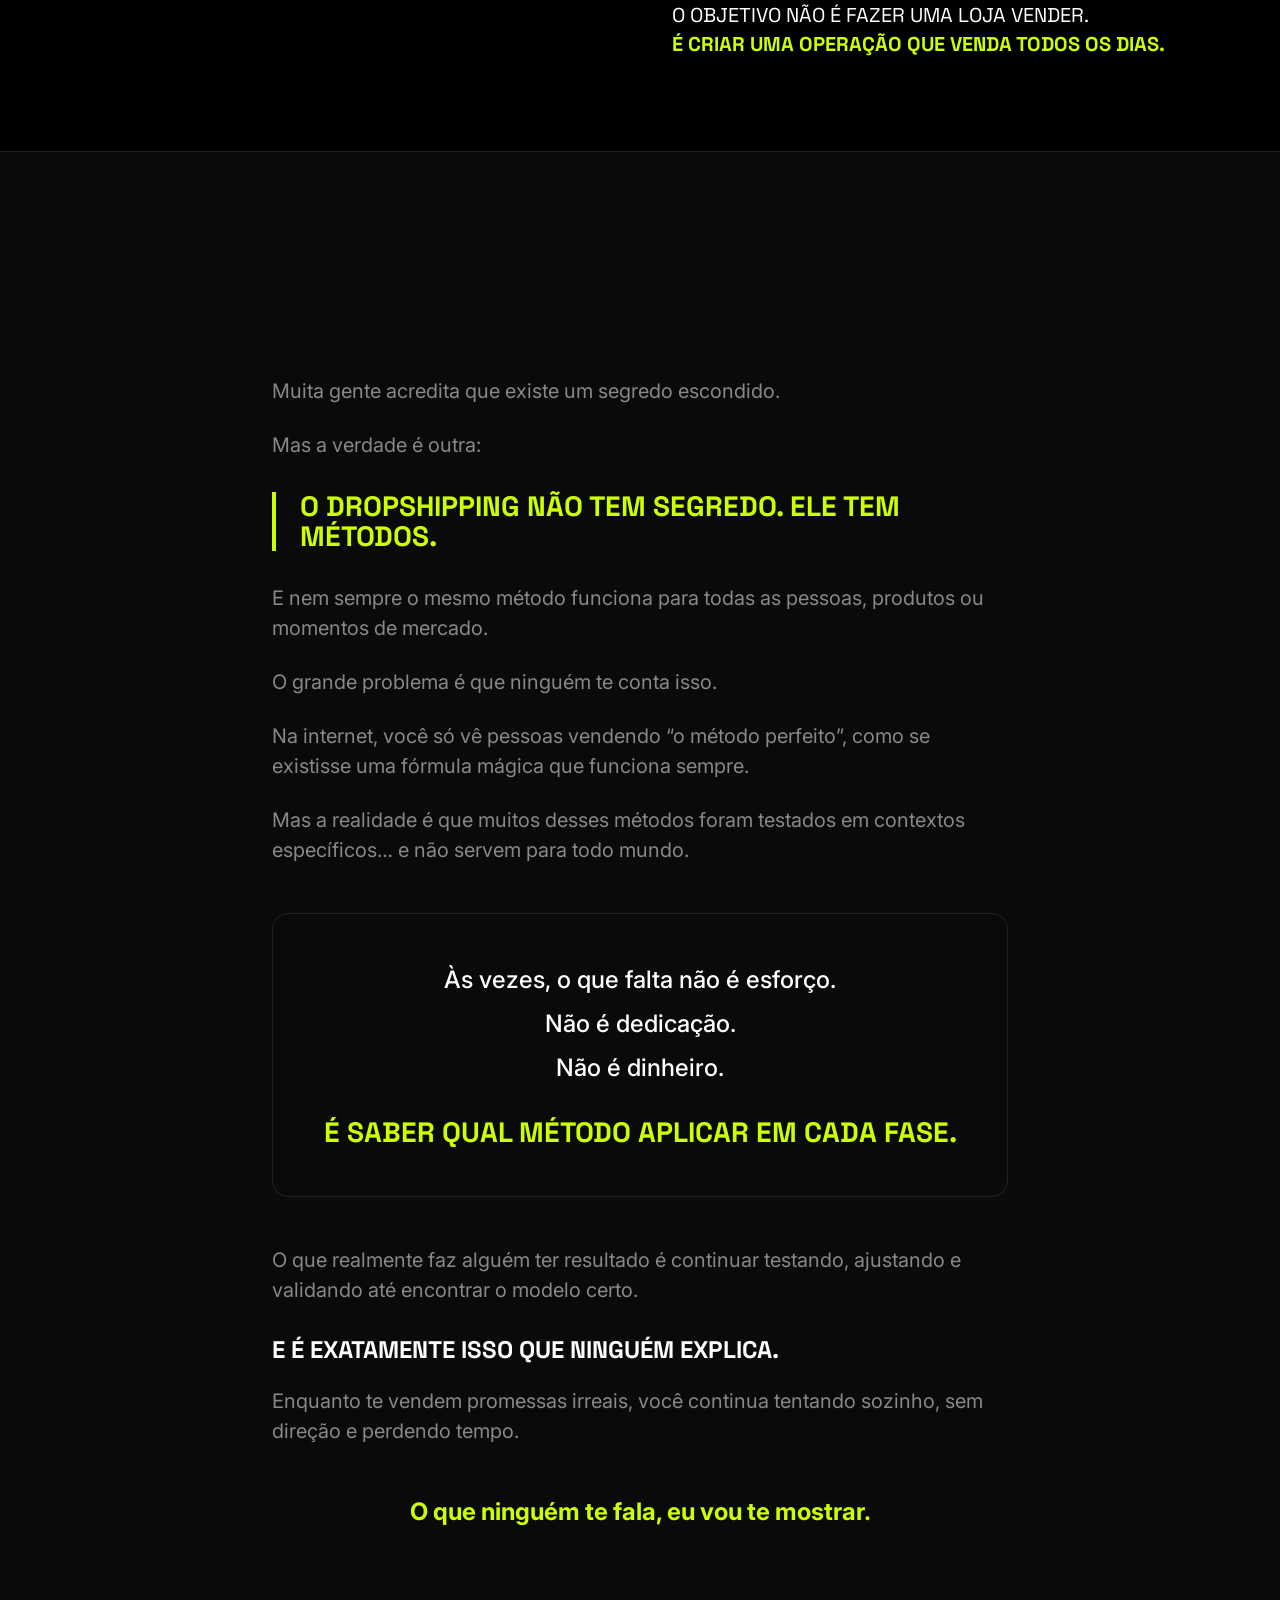
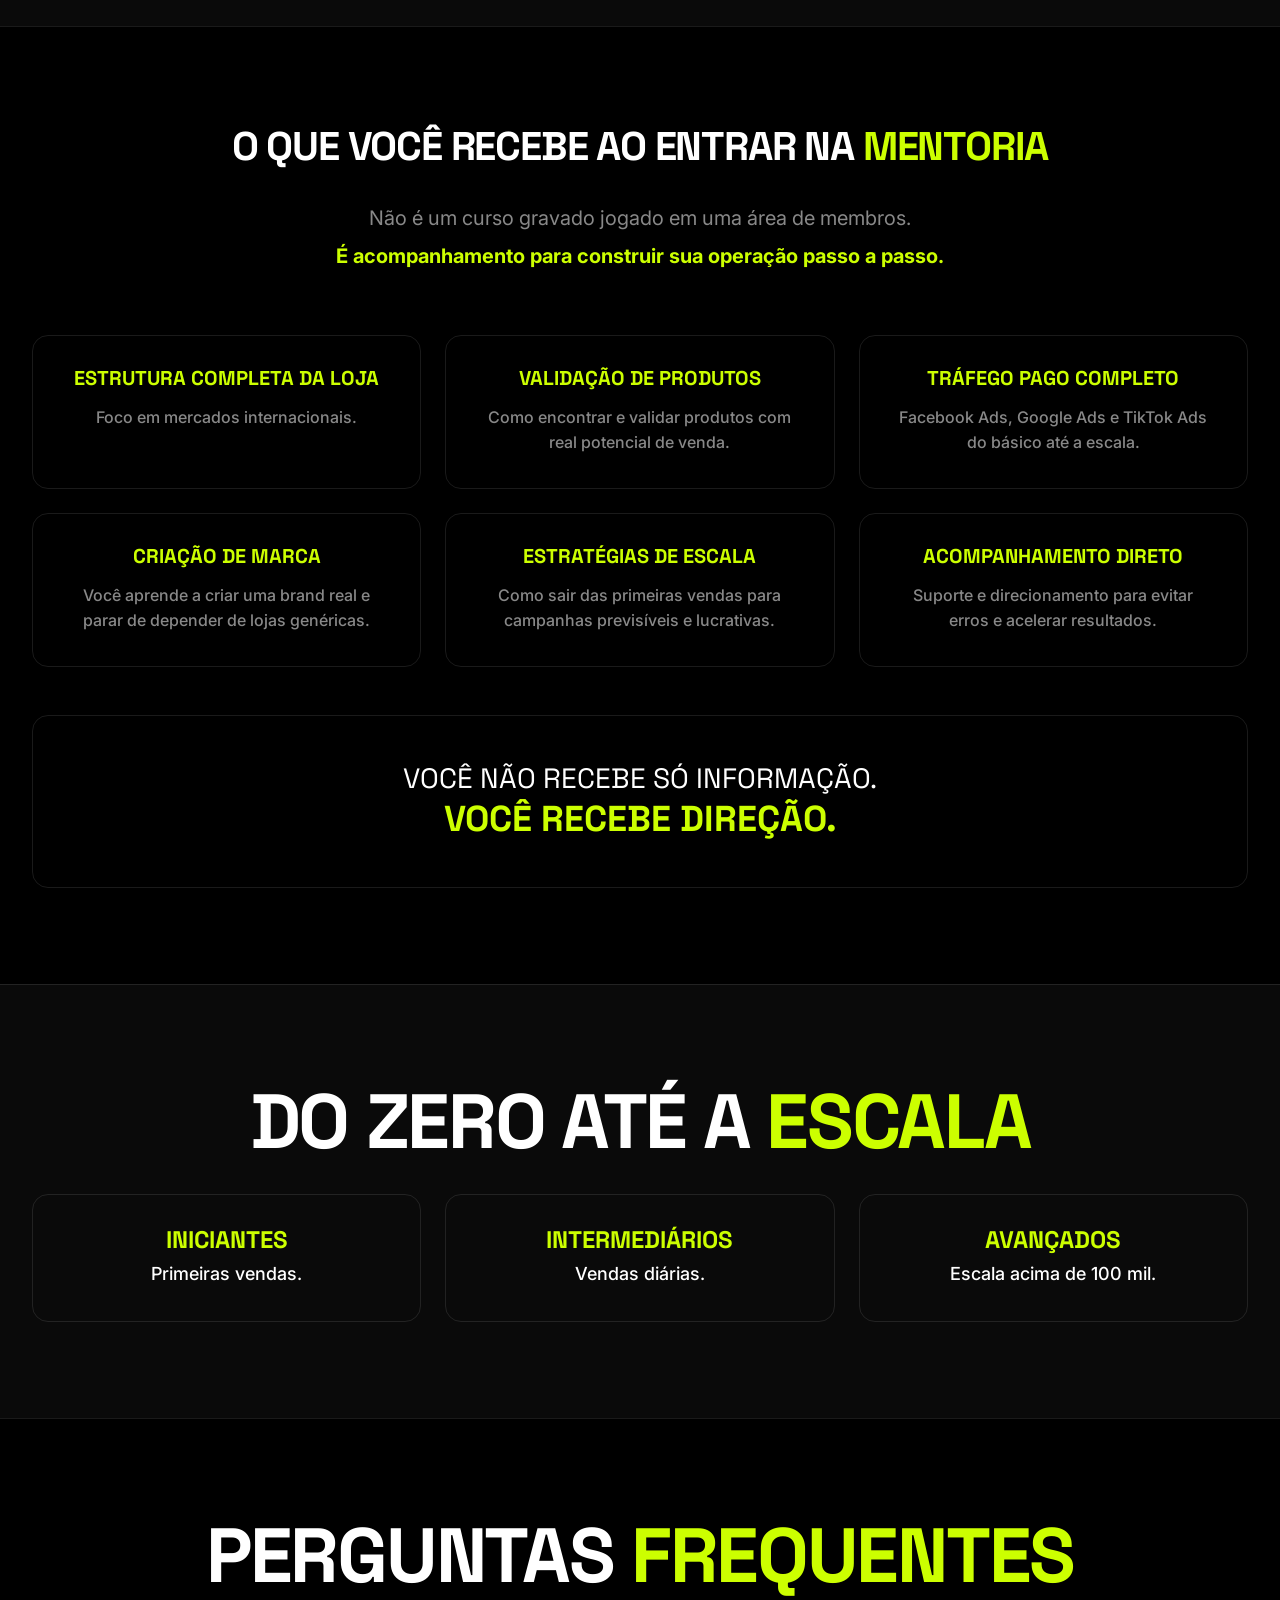
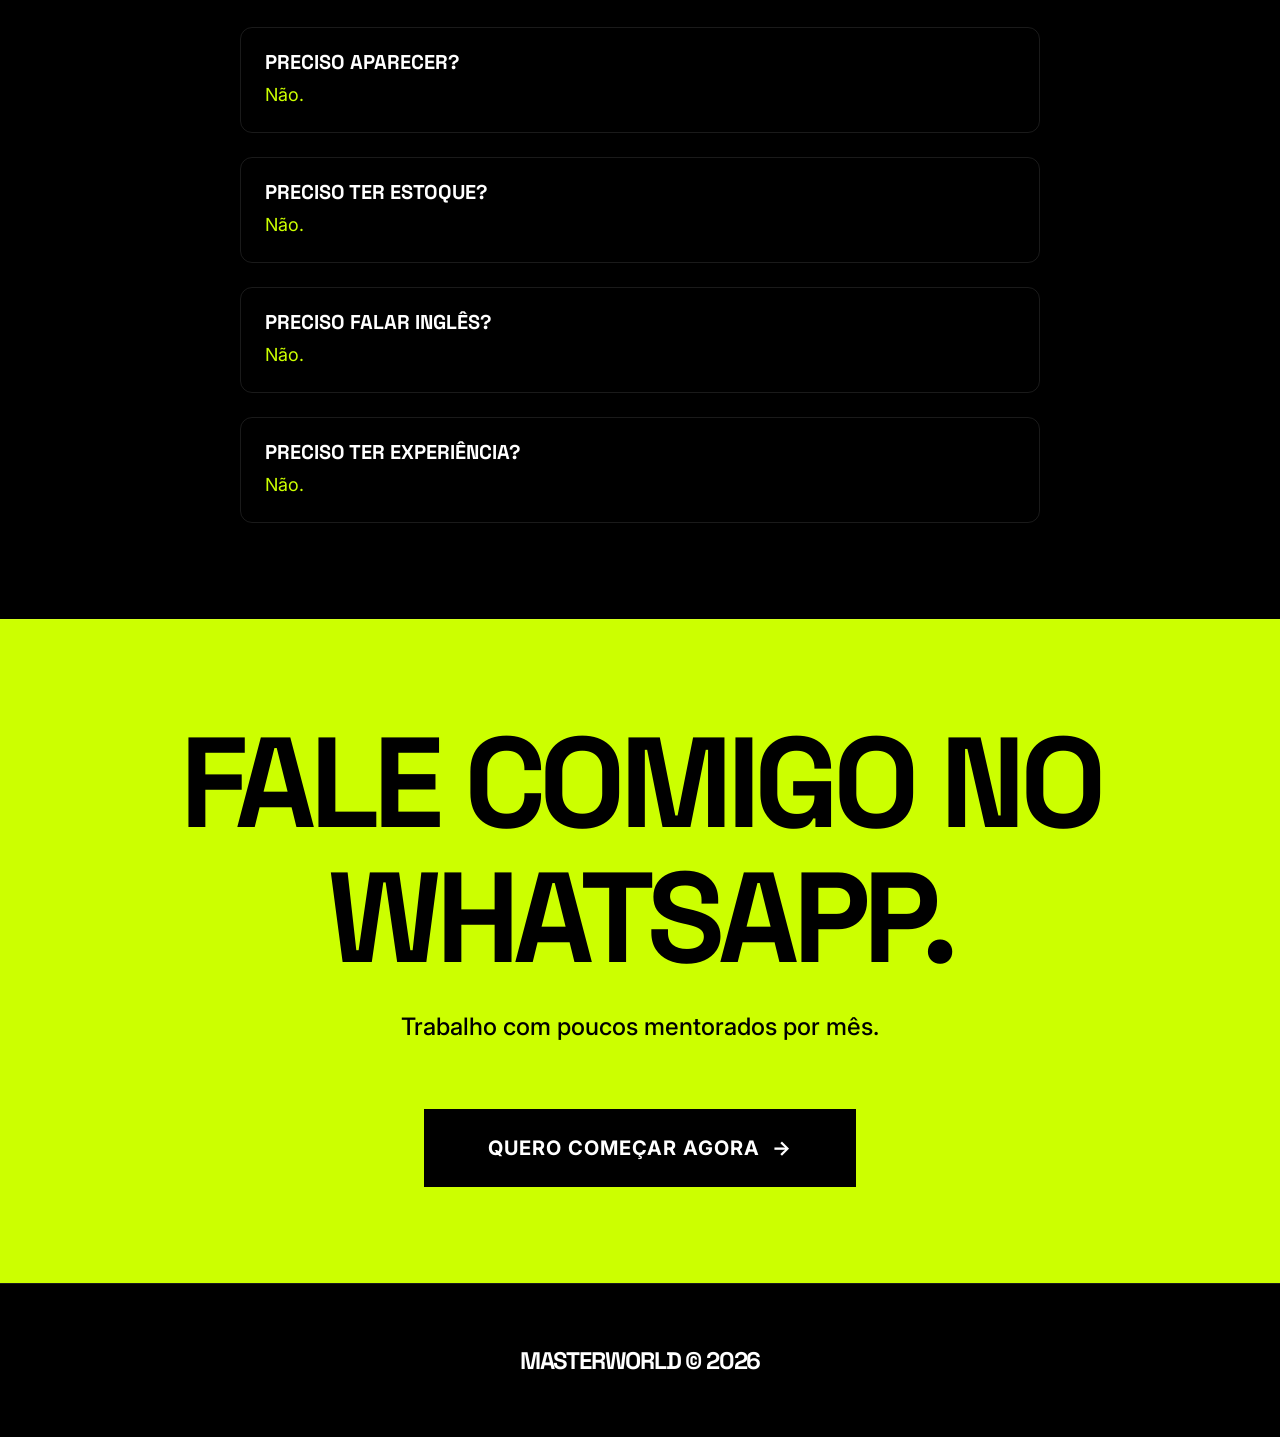
==== commit 43fd3ad6: "Optimize entire page for mobile view" ====
--- a/index.html
+++ b/index.html
@@ -116,7 +116,7 @@
                 <p style="margin-bottom: 0.5rem; color: var(--text-muted); font-size: 1.125rem;">A maioria das pessoas ensina táticas soltas.</p>
                 <p style="margin-bottom: 2rem; font-weight: bold; font-size: 1.125rem;" class="text-volt">Aqui você aprende a construir uma OPERAÇÃO completa.</p>
                 
-                <div style="display: grid; grid-template-columns: 1fr 1fr; gap: 1rem; margin-bottom: 2rem;">
+                <div class="grid-2" style="margin-bottom: 2rem;">
                     <div style="background: var(--bg-card); padding: 1.25rem; border-radius: 12px; border: 1px solid var(--border-color);">
                         <h3 class="text-volt" style="font-size: 1.125rem; margin-bottom: 0.5rem;">Estrutura</h3>
                         <p style="font-size: 0.875rem; color: var(--text-muted); line-height: 1.4;">Base sólida antes de anunciar, evitando bloqueios e desperdício.</p>
--- a/style.css
+++ b/style.css
@@ -616,6 +616,12 @@
     transform: translate(0, 0);
 }
 
+.grid-2 {
+    display: grid;
+    grid-template-columns: repeat(2, 1fr);
+    gap: 1.5rem;
+}
+
 .delay-1 { transition-delay: 0.1s; }
 .delay-2 { transition-delay: 0.2s; }
 .delay-3 { transition-delay: 0.3s; }
@@ -644,7 +650,7 @@
         padding: 4rem 0;
     }
 
-    .sales-grid, .feedback-grid, .social-grid, .grid-3, .grid-4 {
+    .sales-grid, .feedback-grid, .social-grid, .grid-3, .grid-4, .grid-2 {
         grid-template-columns: repeat(2, 1fr);
     }
 }
@@ -665,37 +671,39 @@
     }
 
     .section {
-        padding: 4rem 0;
-    }
-
-    .sales-grid, .feedback-grid, .social-grid, .dor-grid, .grid-3, .grid-4 {
+        padding: 3rem 0;
+    }
+
+    .sales-grid, .feedback-grid, .social-grid, .dor-grid, .grid-3, .grid-4, .grid-2 {
         grid-template-columns: 1fr;
     }
 
     .hero-image-absolute {
-        height: 50vh;
-        min-height: 350px;
-        margin-bottom: 2rem;
+        height: 300px;
+        min-height: auto;
+        margin-bottom: 1.5rem;
     }
     
     .hero-content {
-        padding: 2rem 0;
+        padding: 1.5rem 0;
     }
     
     .amount-wrapper .amount {
-        font-size: 3.5rem;
+        font-size: 2.75rem;
     }
     
     .headline {
-        font-size: 2.75rem;
+        font-size: 2.25rem;
+        line-height: 1.2;
     }
 
     .section-title {
-        font-size: 2.5rem;
+        font-size: 1.75rem !important;
+        line-height: 1.2 !important;
     }
 
     .huge-title {
-        font-size: 3rem;
+        font-size: 2.25rem;
     }
 
     .social-card {
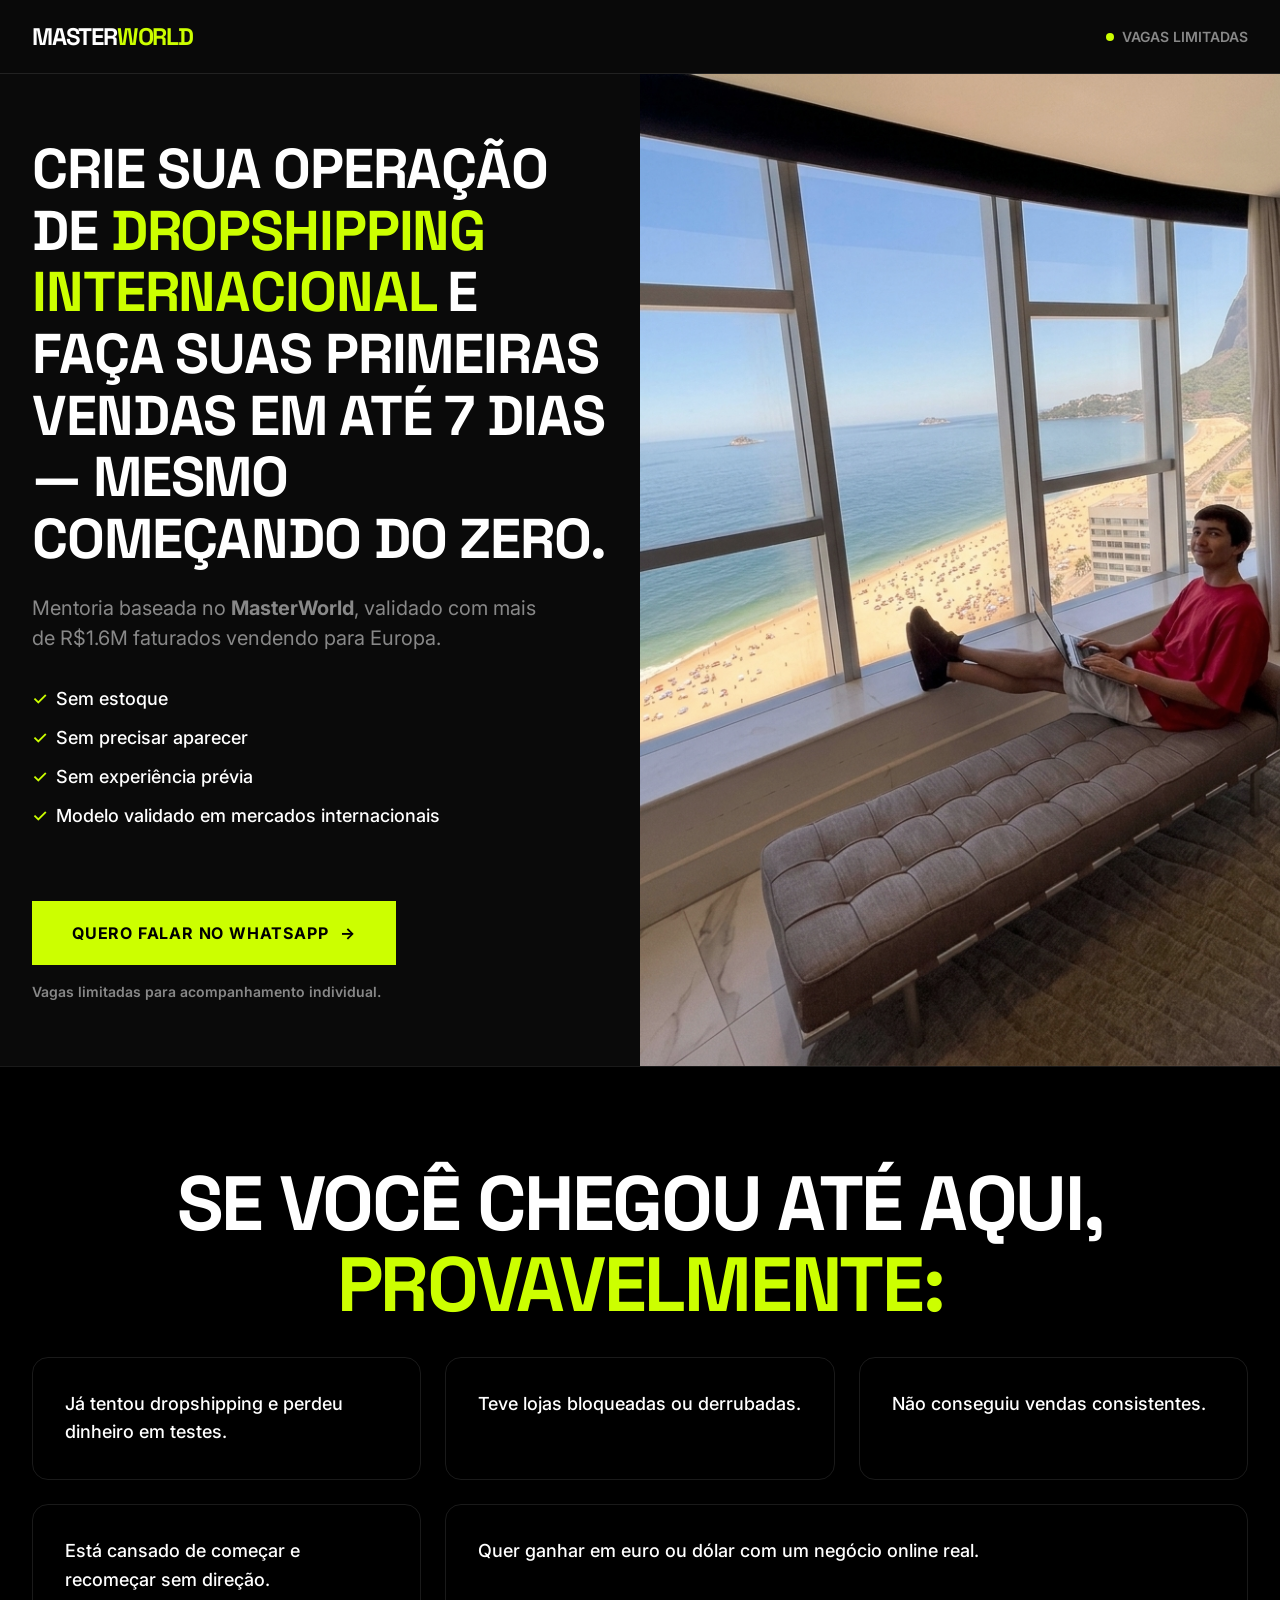
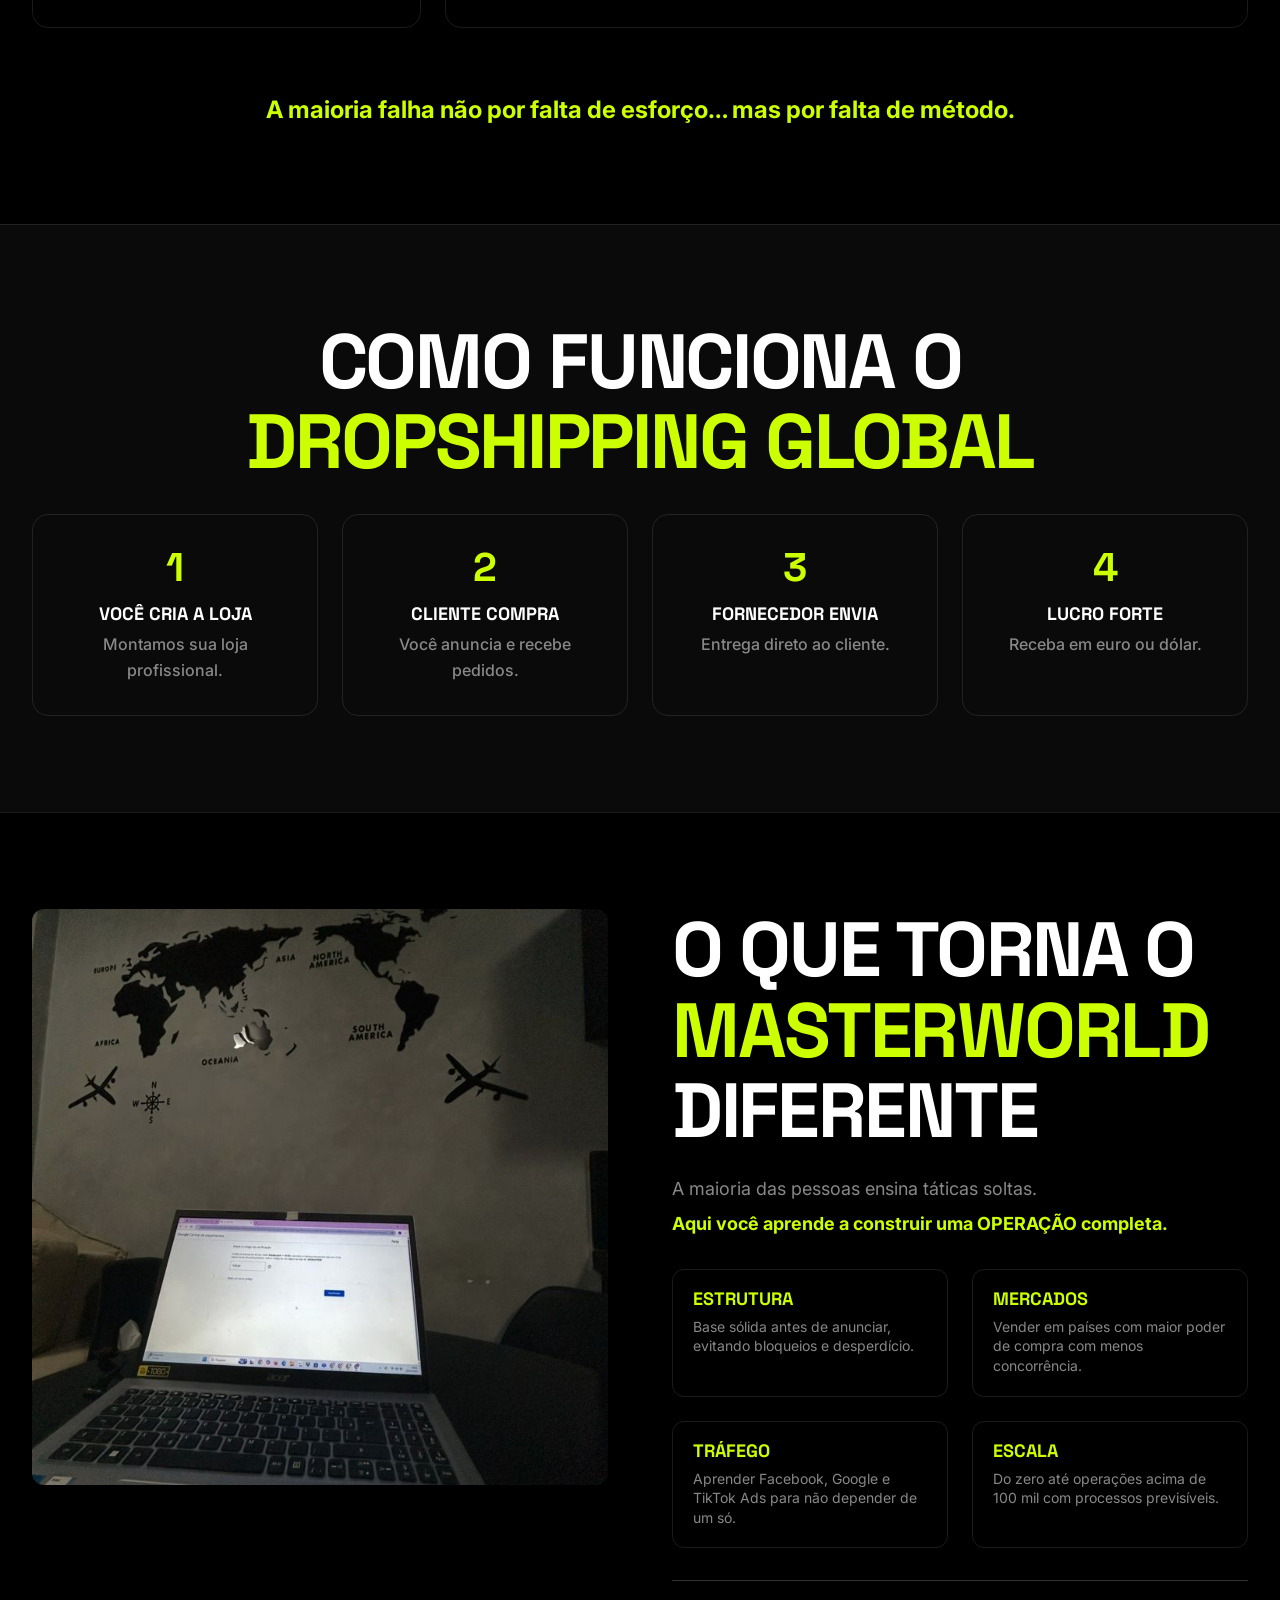
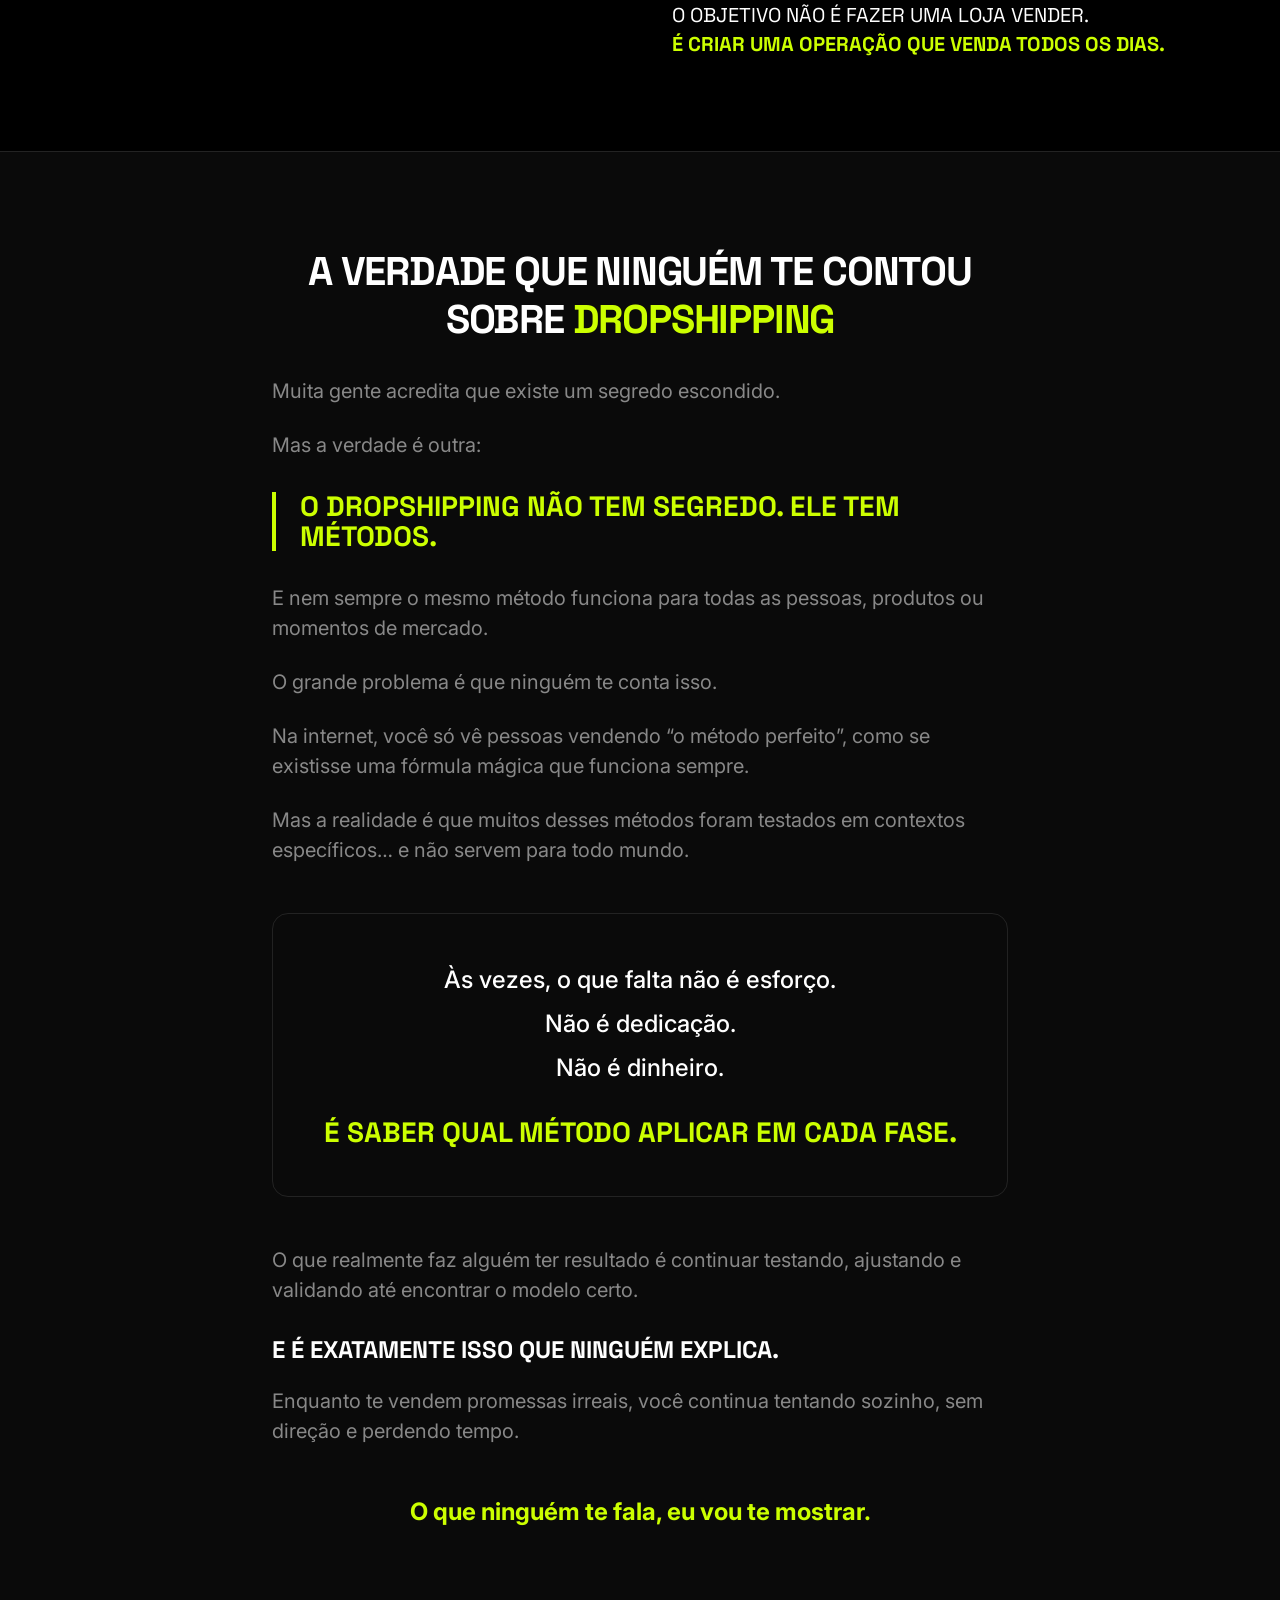
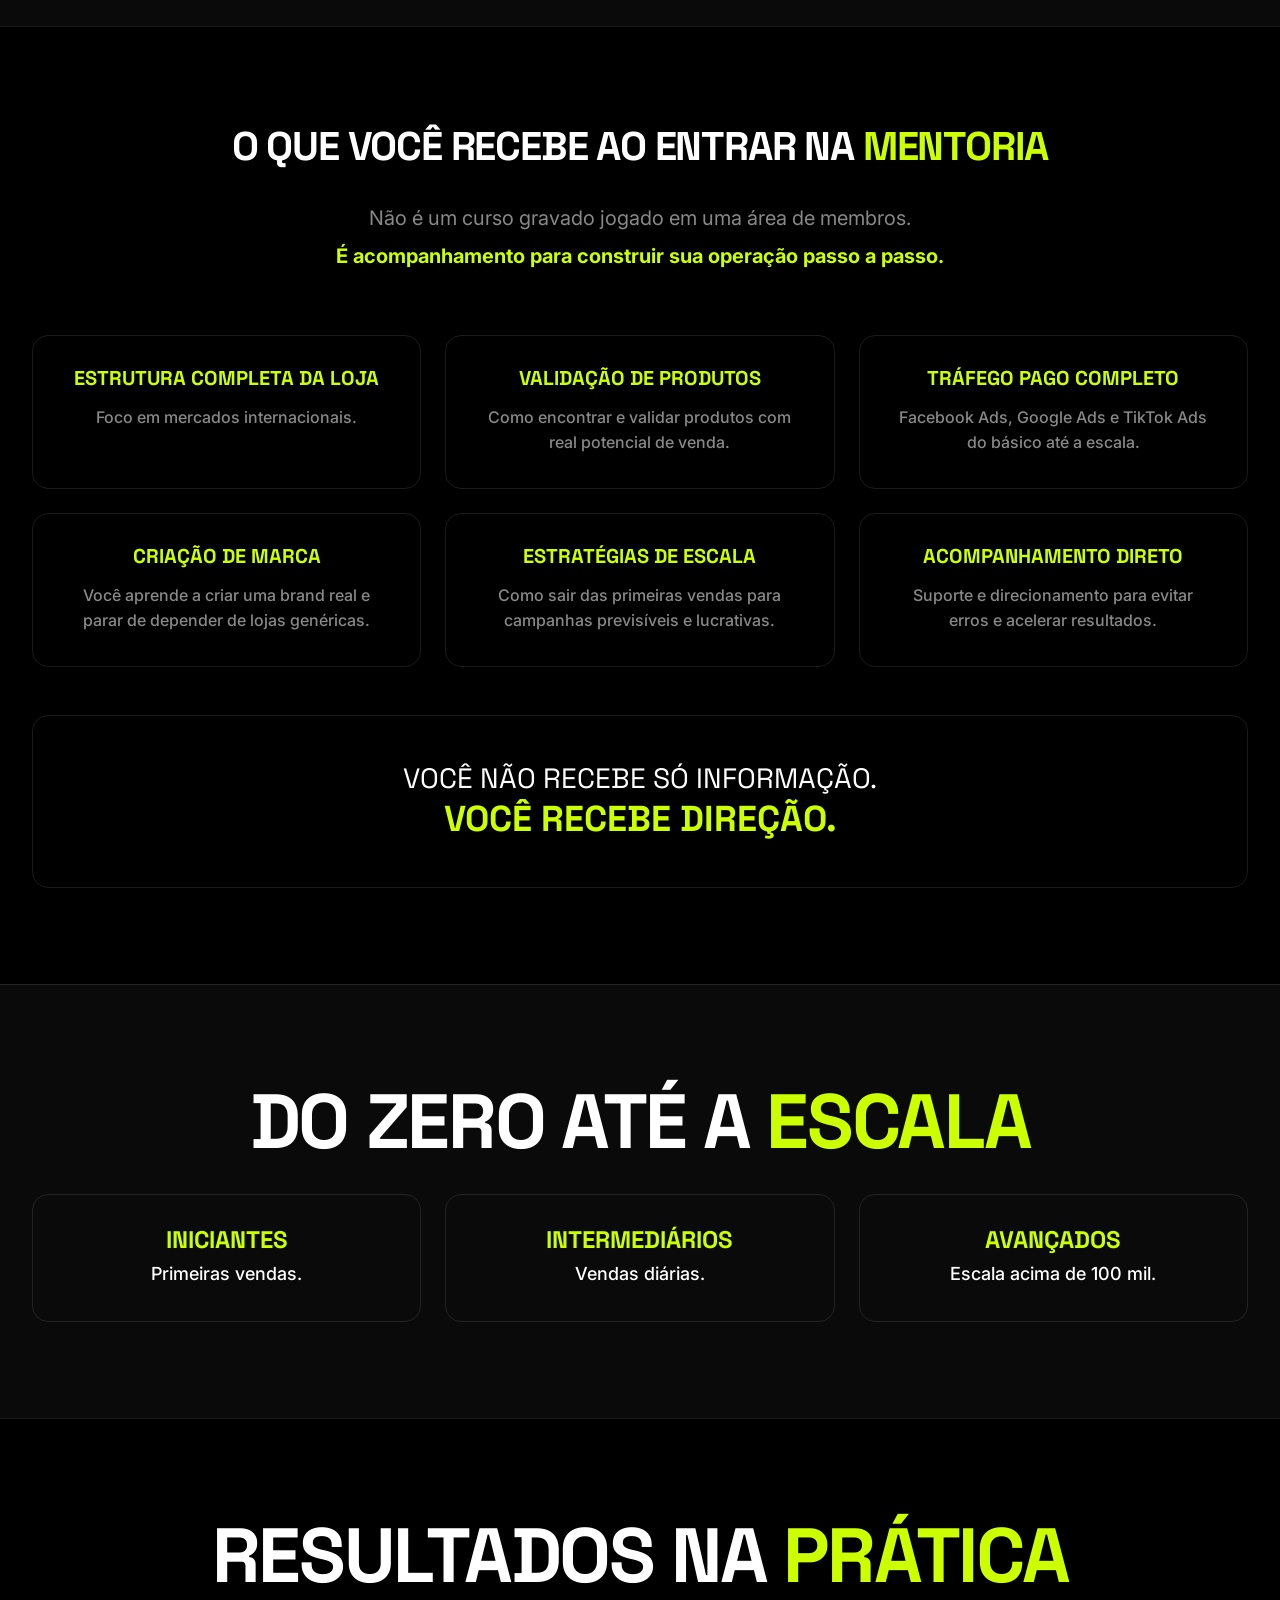
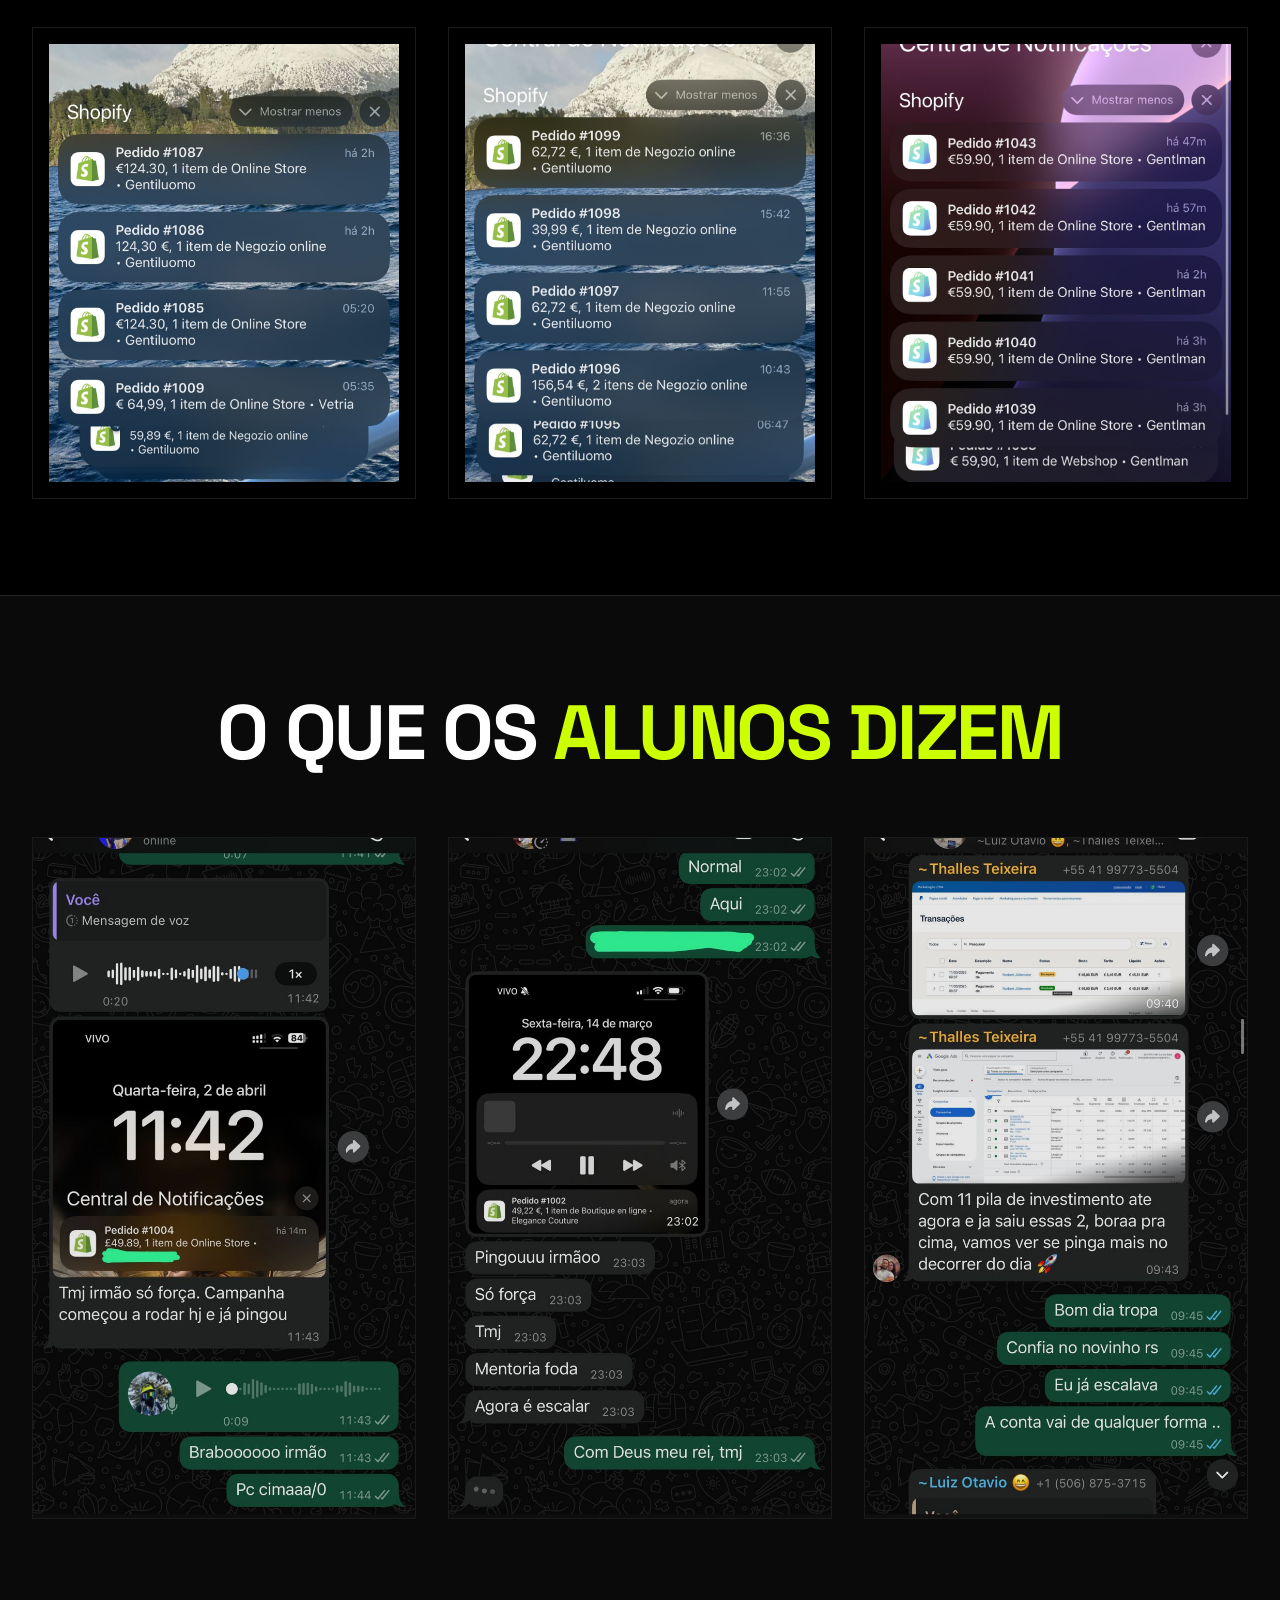
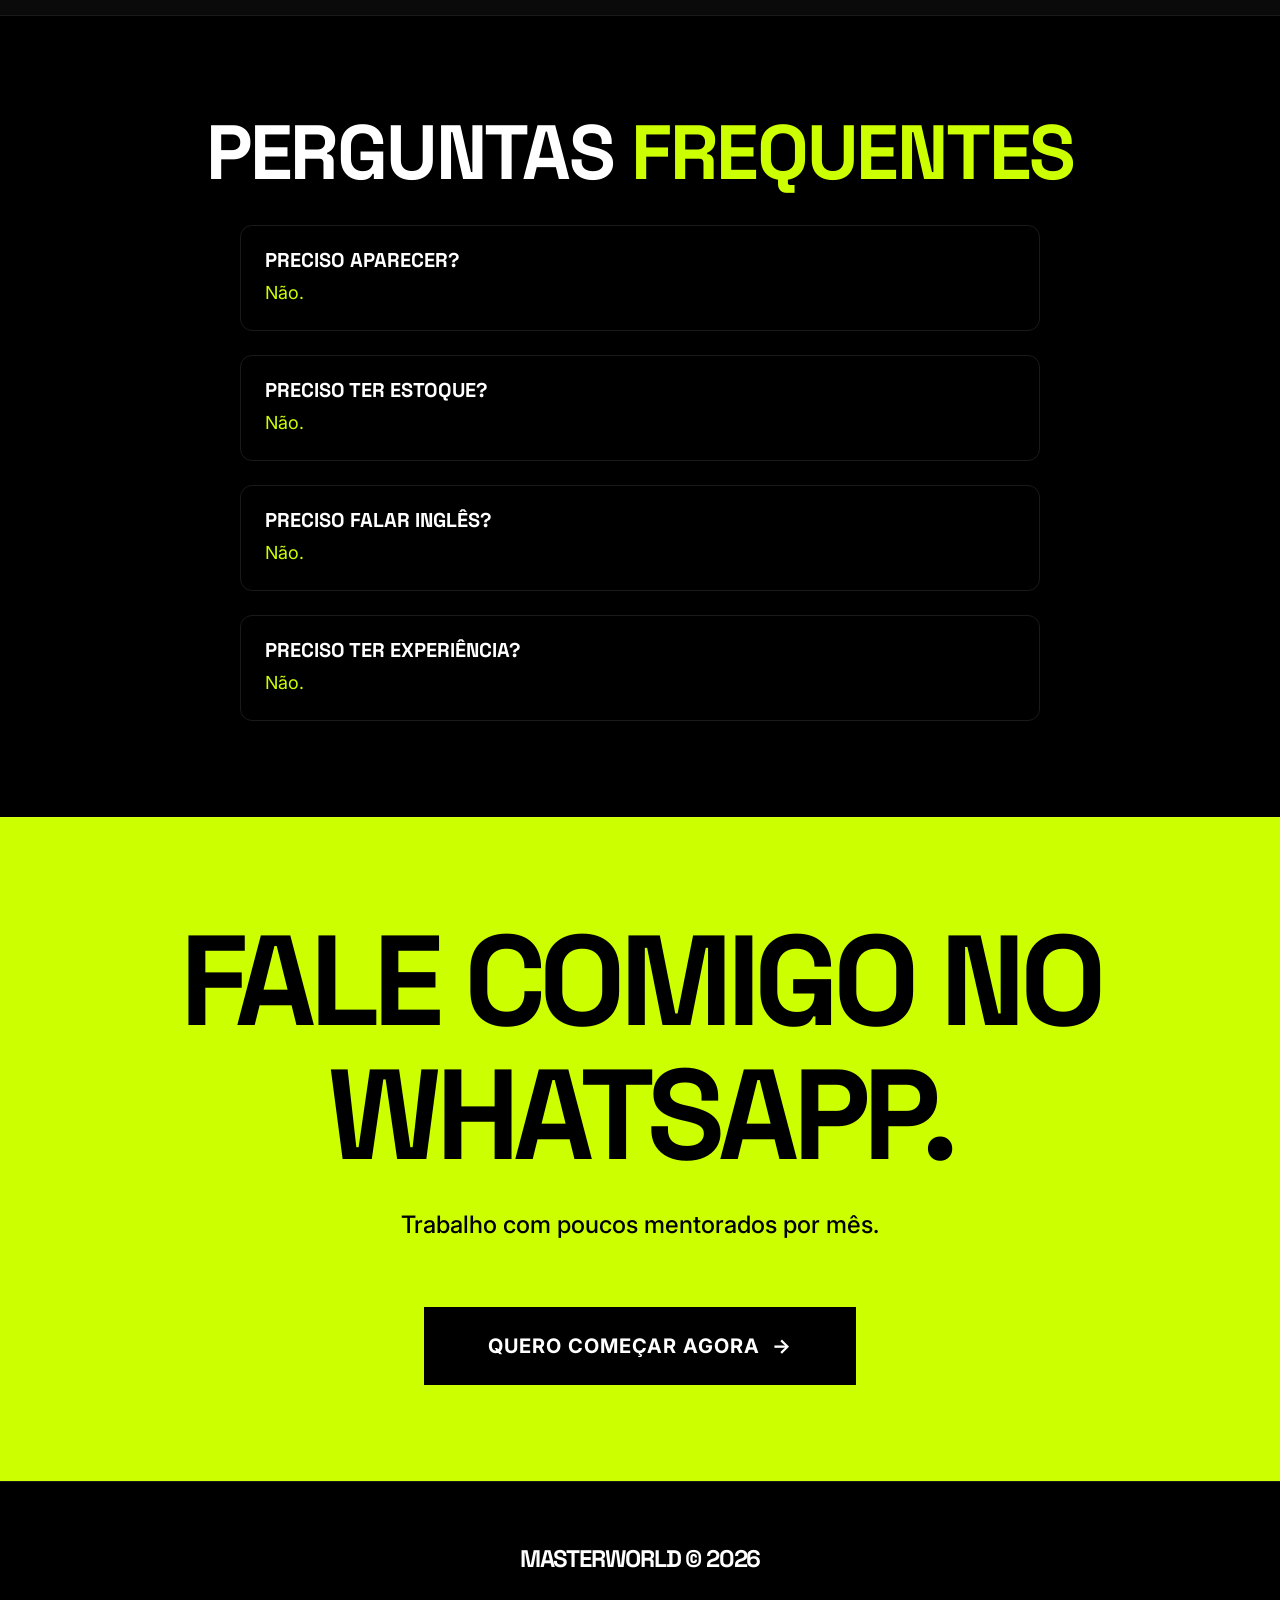
==== commit 53282bd9: "Add feedbacks and results sections back" ====
--- a/index.html
+++ b/index.html
@@ -240,6 +240,52 @@
         </div>
     </section>
 
+    <!-- RESULTADOS -->
+    <section class="section border-top bg-darker" id="resultados">
+        <div class="container text-center">
+            <div class="section-header reveal-up">
+                <h2 class="section-title">RESULTADOS NA <span class="text-volt">PRÁTICA</span></h2>
+            </div>
+            <div class="sales-grid mt-4">
+                <div class="sale-card reveal-up delay-1">
+                    <div class="card-inner">
+                        <img src="vendas 1.jpeg" alt="Resultado de Vendas" class="img-cover">
+                    </div>
+                </div>
+                <div class="sale-card reveal-up delay-2">
+                    <div class="card-inner">
+                        <img src="vendas 2.jpeg" alt="Resultado de Vendas" class="img-cover">
+                    </div>
+                </div>
+                <div class="sale-card reveal-up delay-3">
+                    <div class="card-inner">
+                        <img src="vendas 3.jpeg" alt="Resultado de Vendas" class="img-cover">
+                    </div>
+                </div>
+            </div>
+        </div>
+    </section>
+
+    <!-- FEEDBACKS -->
+    <section class="section border-top" id="feedbacks">
+        <div class="container text-center">
+            <div class="section-header reveal-up">
+                <h2 class="section-title">O QUE OS <span class="text-volt">ALUNOS DIZEM</span></h2>
+            </div>
+            <div class="feedback-grid mt-4">
+                <div class="feedback-card reveal-up delay-1">
+                    <img src="feedback 1.jpeg" alt="Feedback de Aluno" class="img-cover">
+                </div>
+                <div class="feedback-card reveal-up delay-2">
+                    <img src="feedback 2.jpeg" alt="Feedback de Aluno" class="img-cover">
+                </div>
+                <div class="feedback-card reveal-up delay-3">
+                    <img src="feedback 3.jpeg" alt="Feedback de Aluno" class="img-cover">
+                </div>
+            </div>
+        </div>
+    </section>
+
     <!-- FAQ -->
     <section class="section border-top bg-darker" id="faq">
         <div class="container">
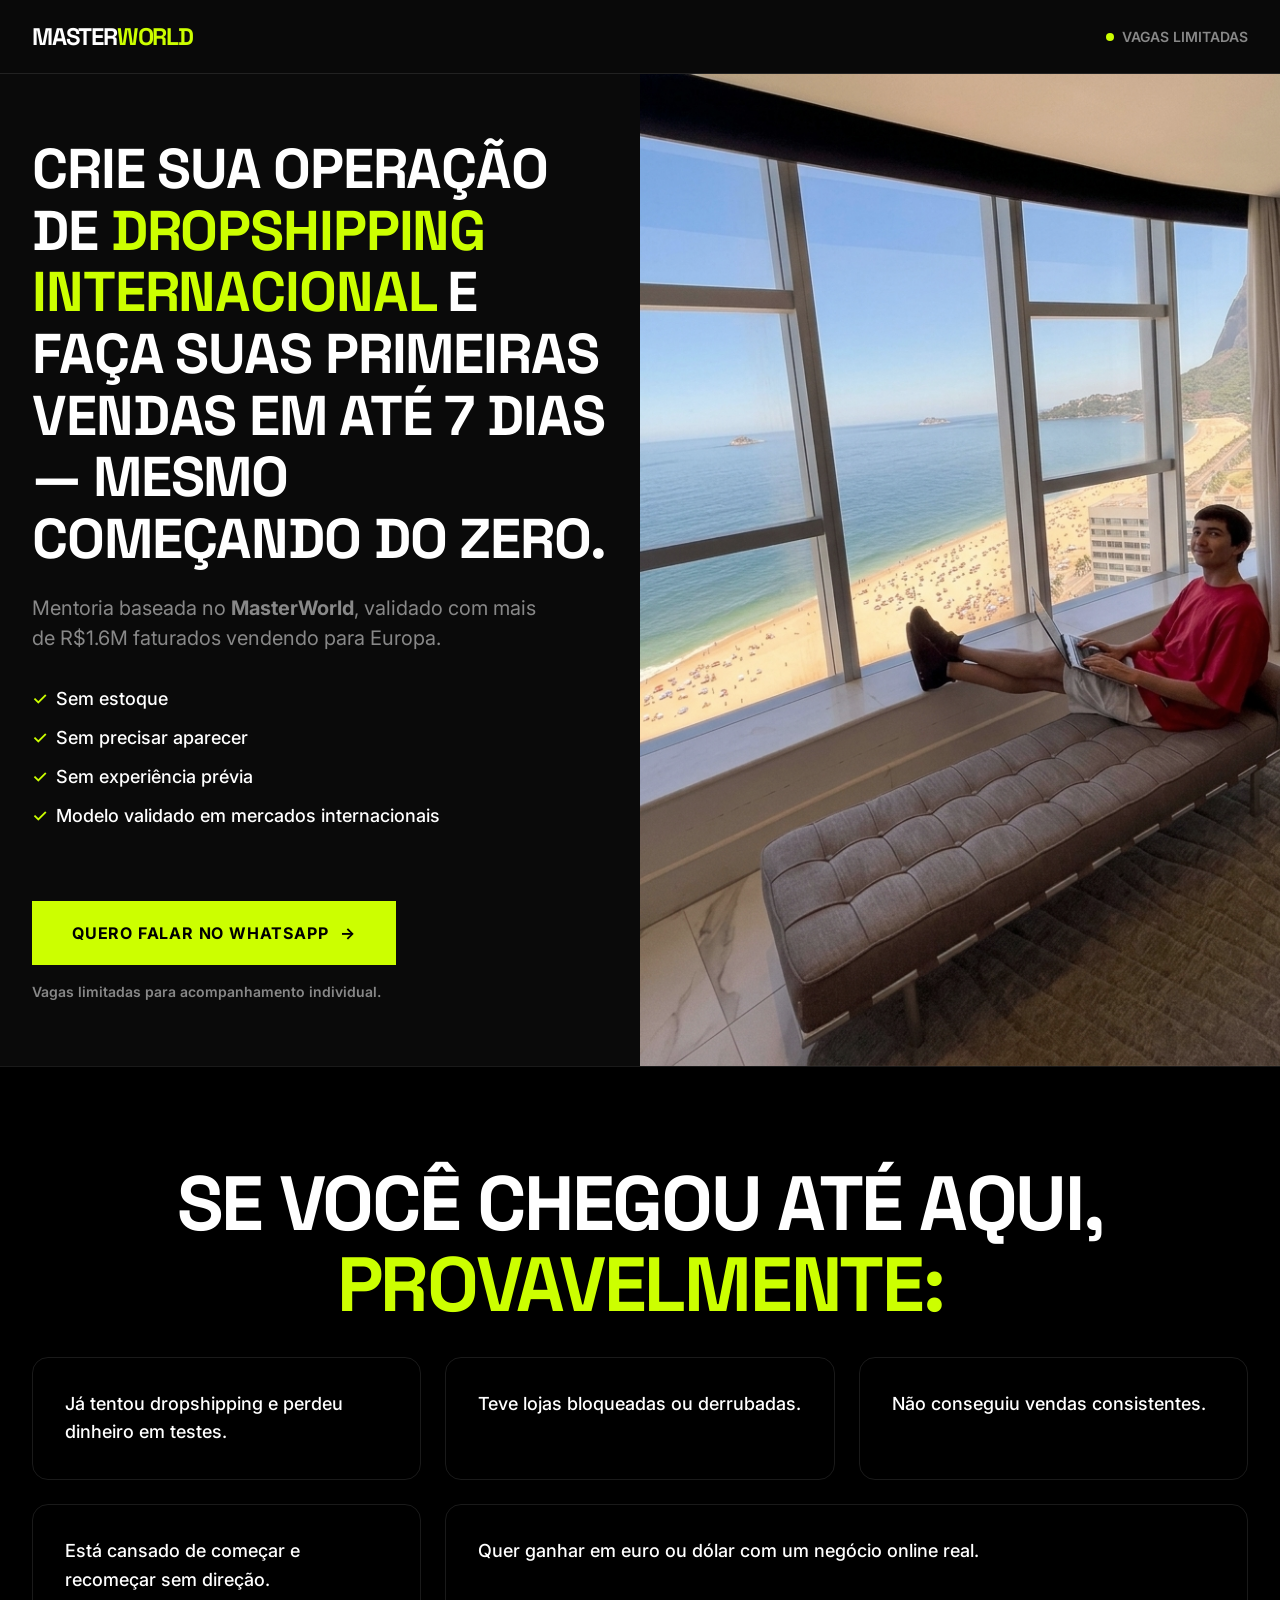
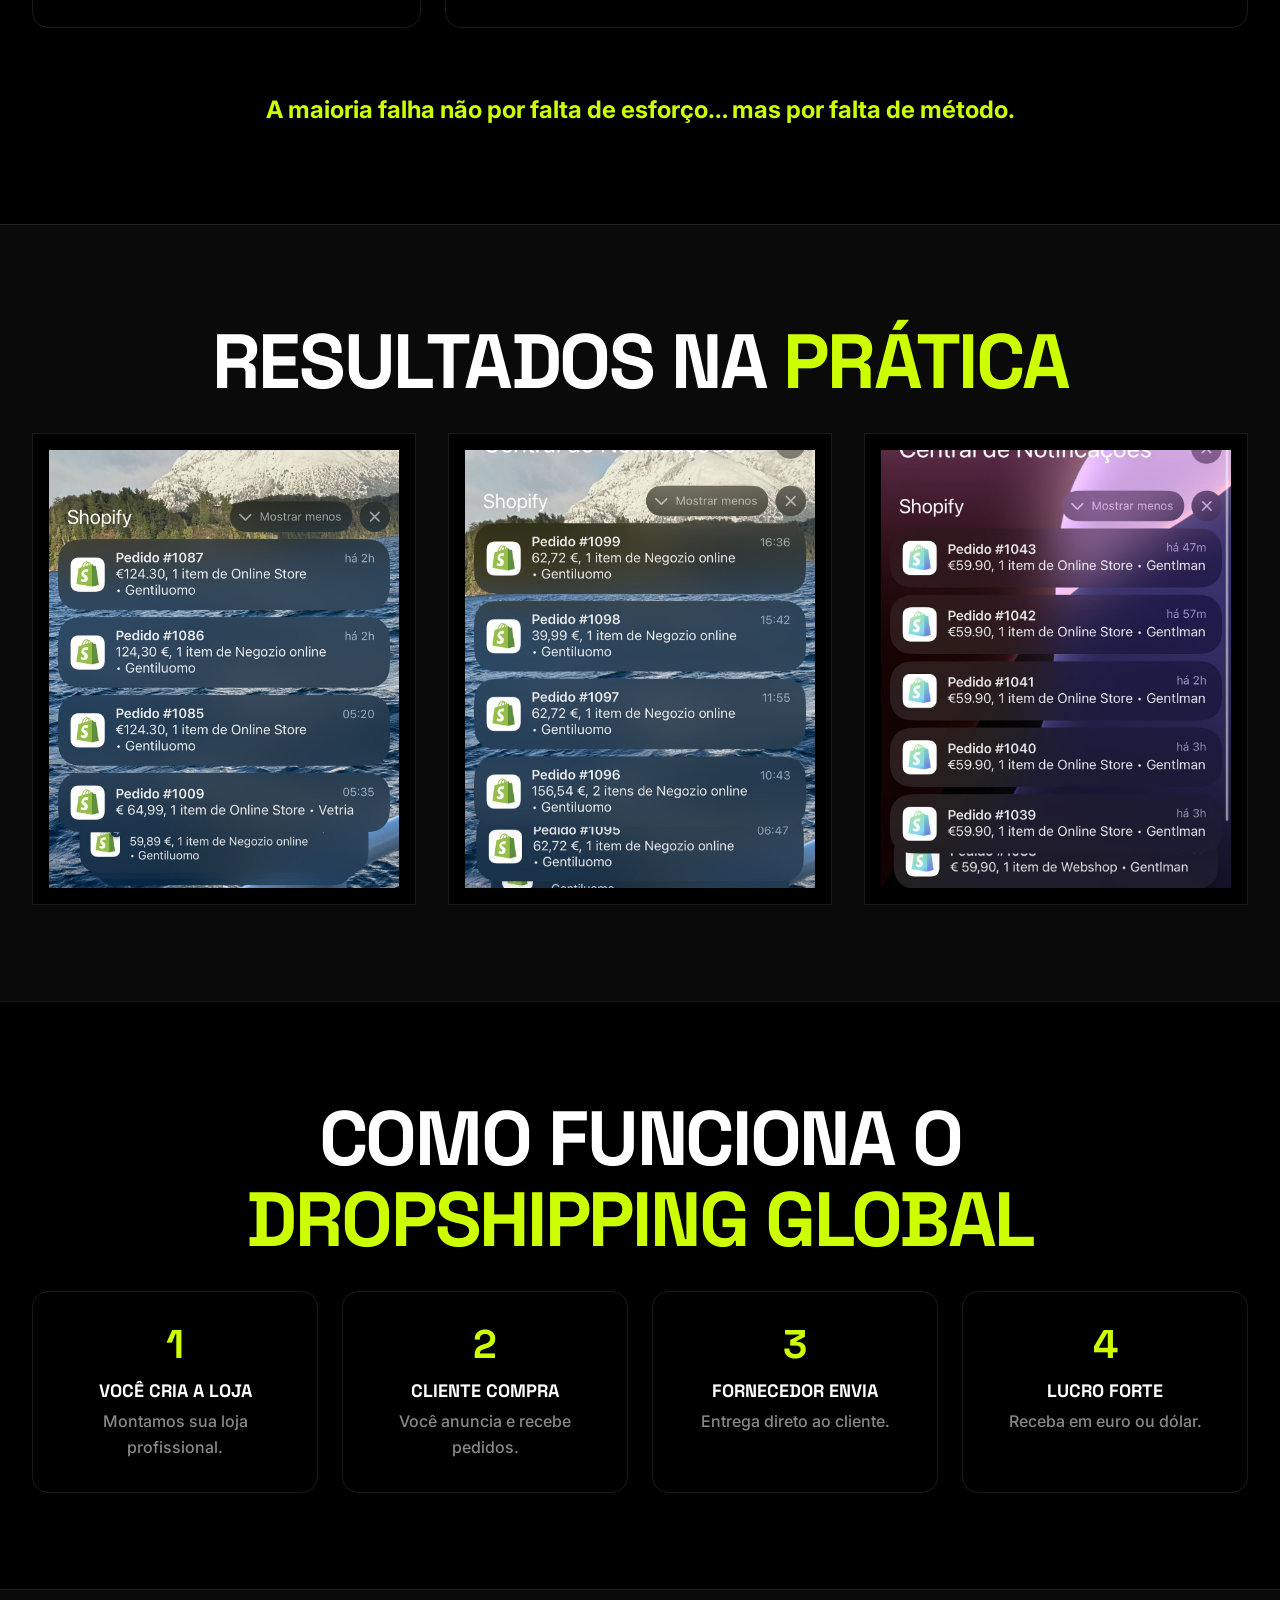
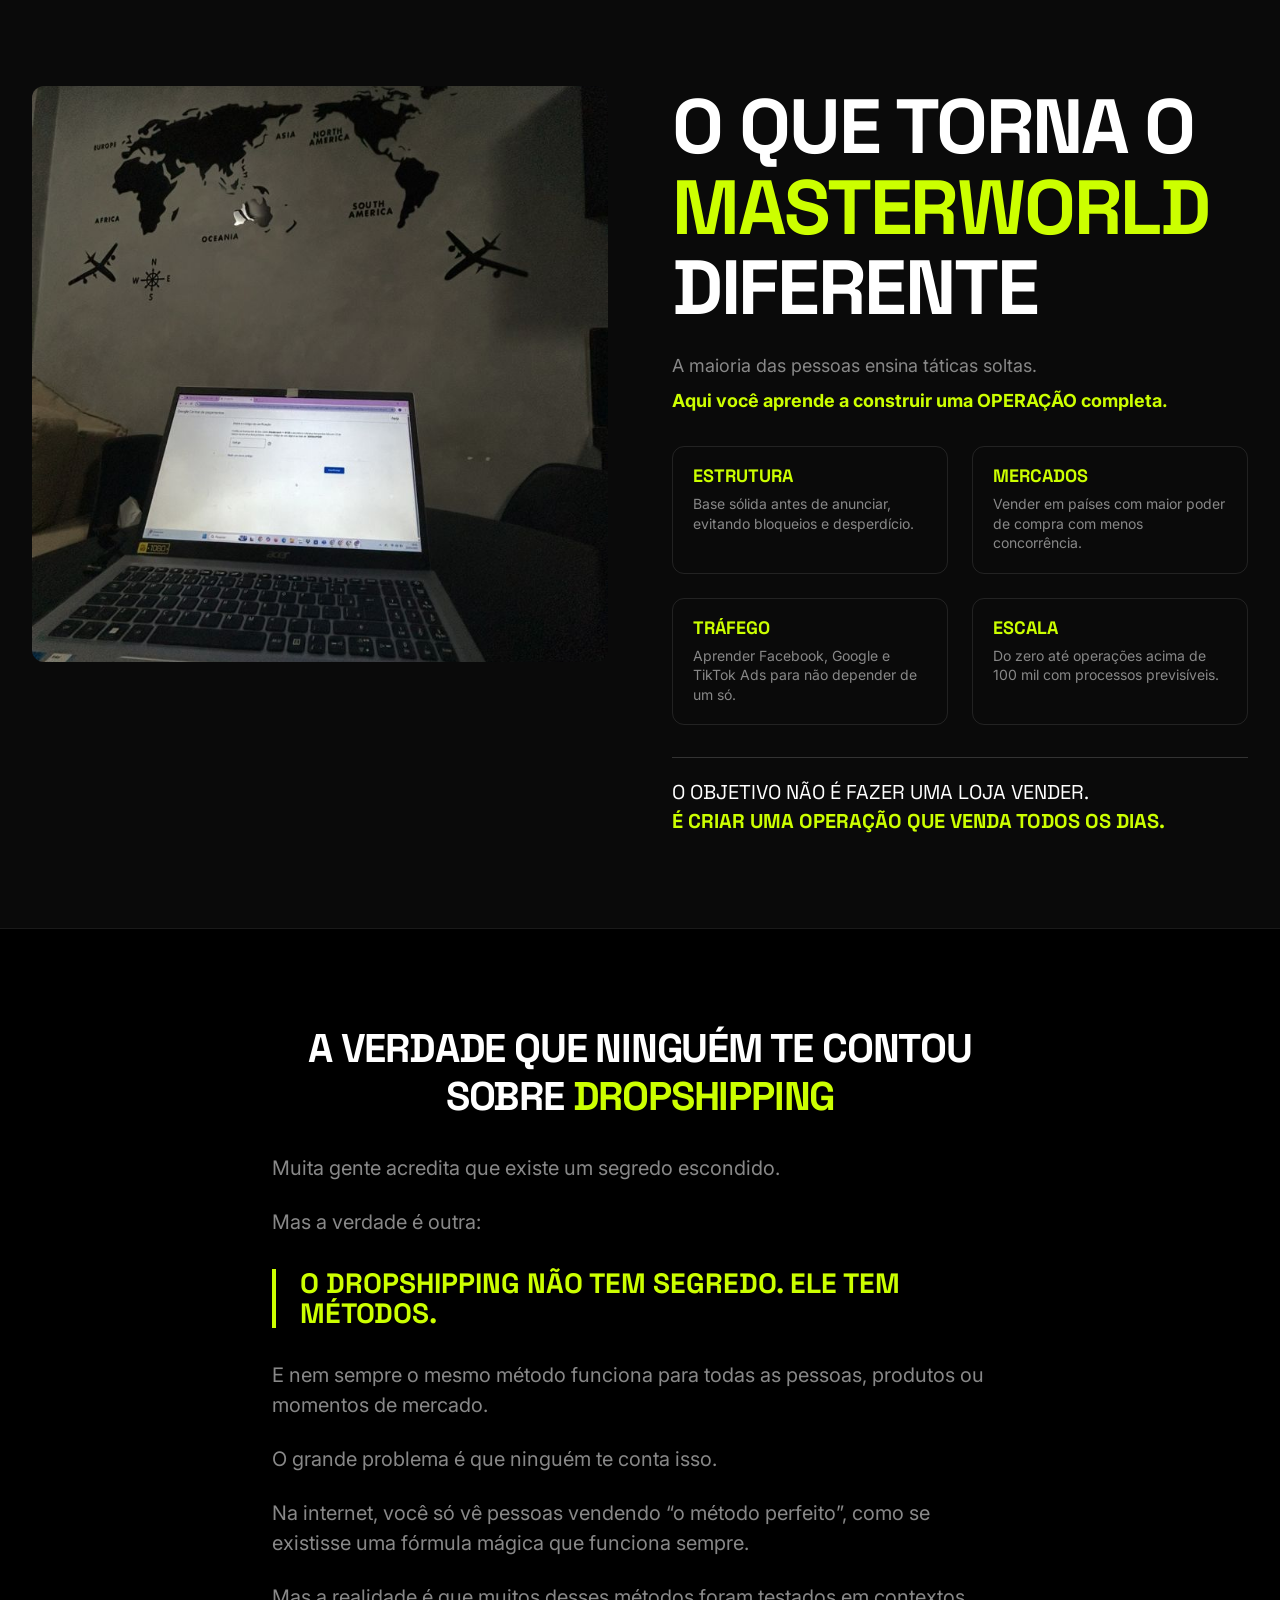
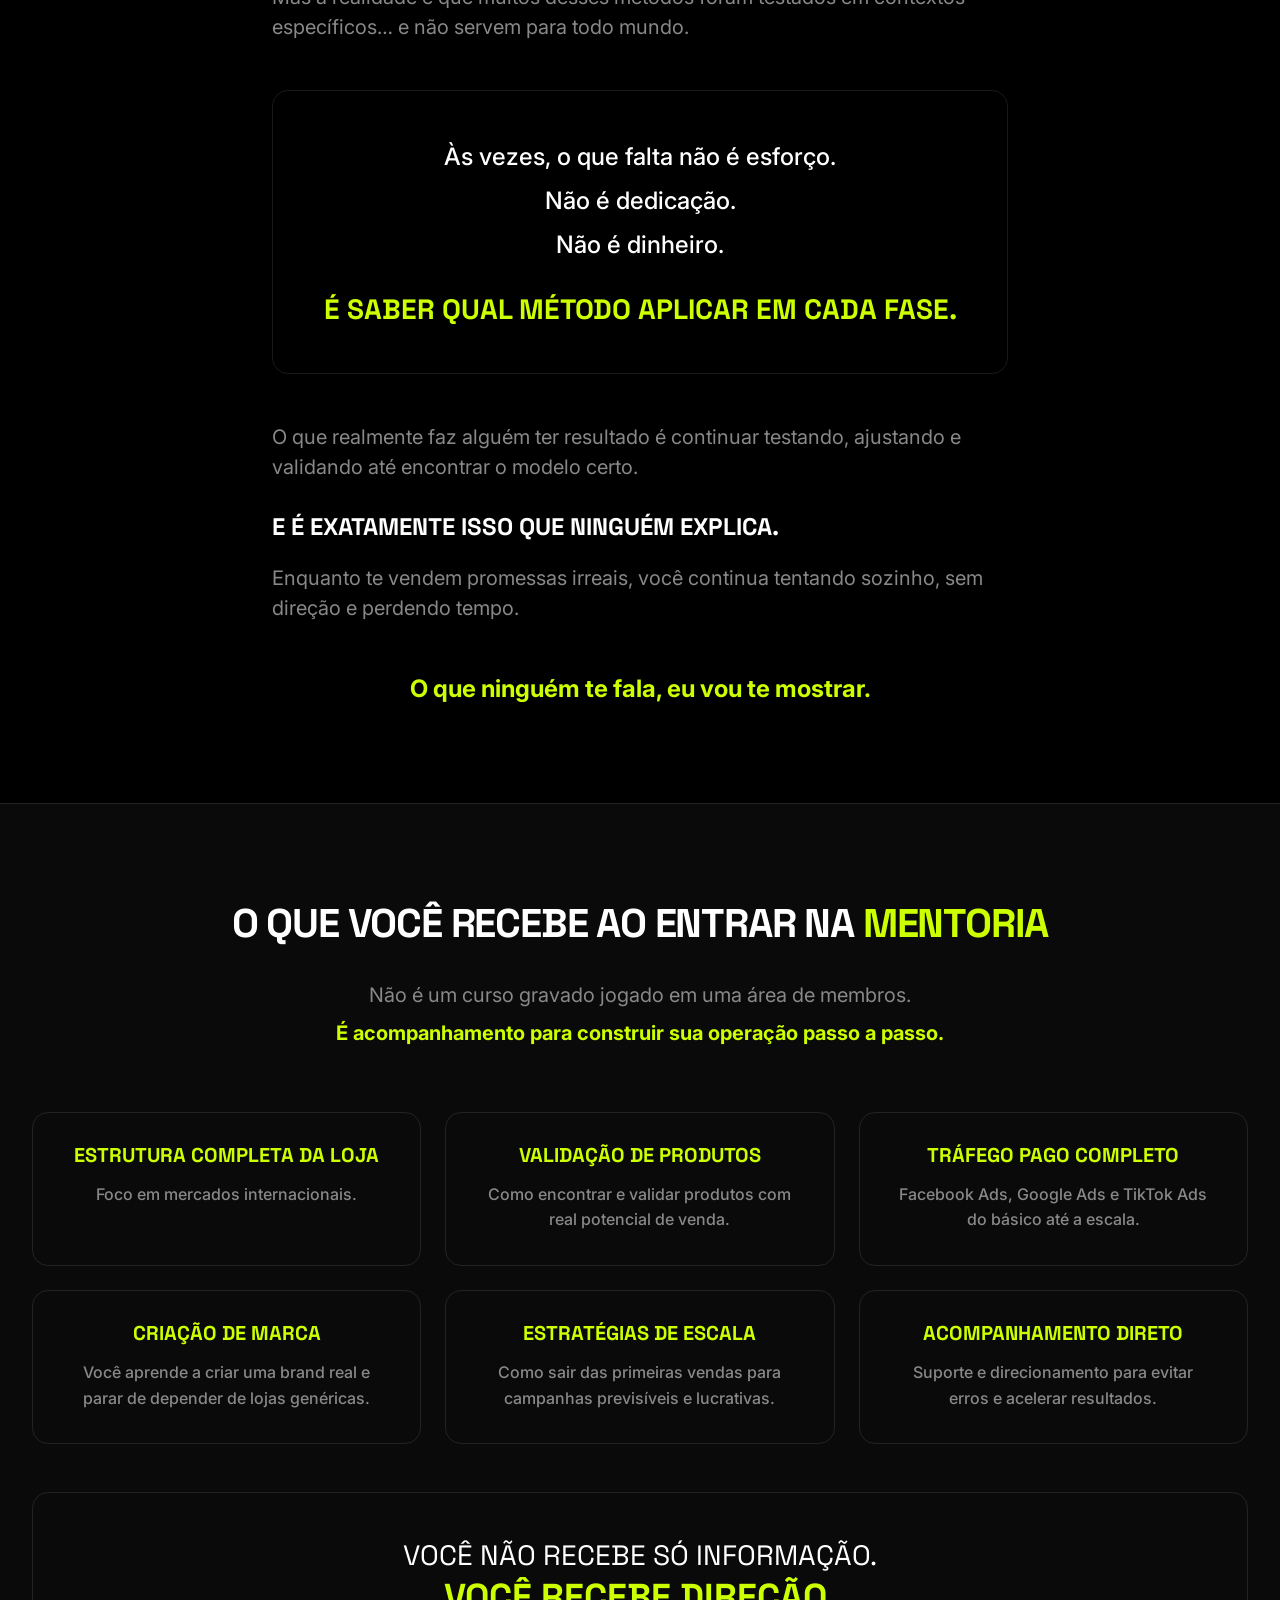
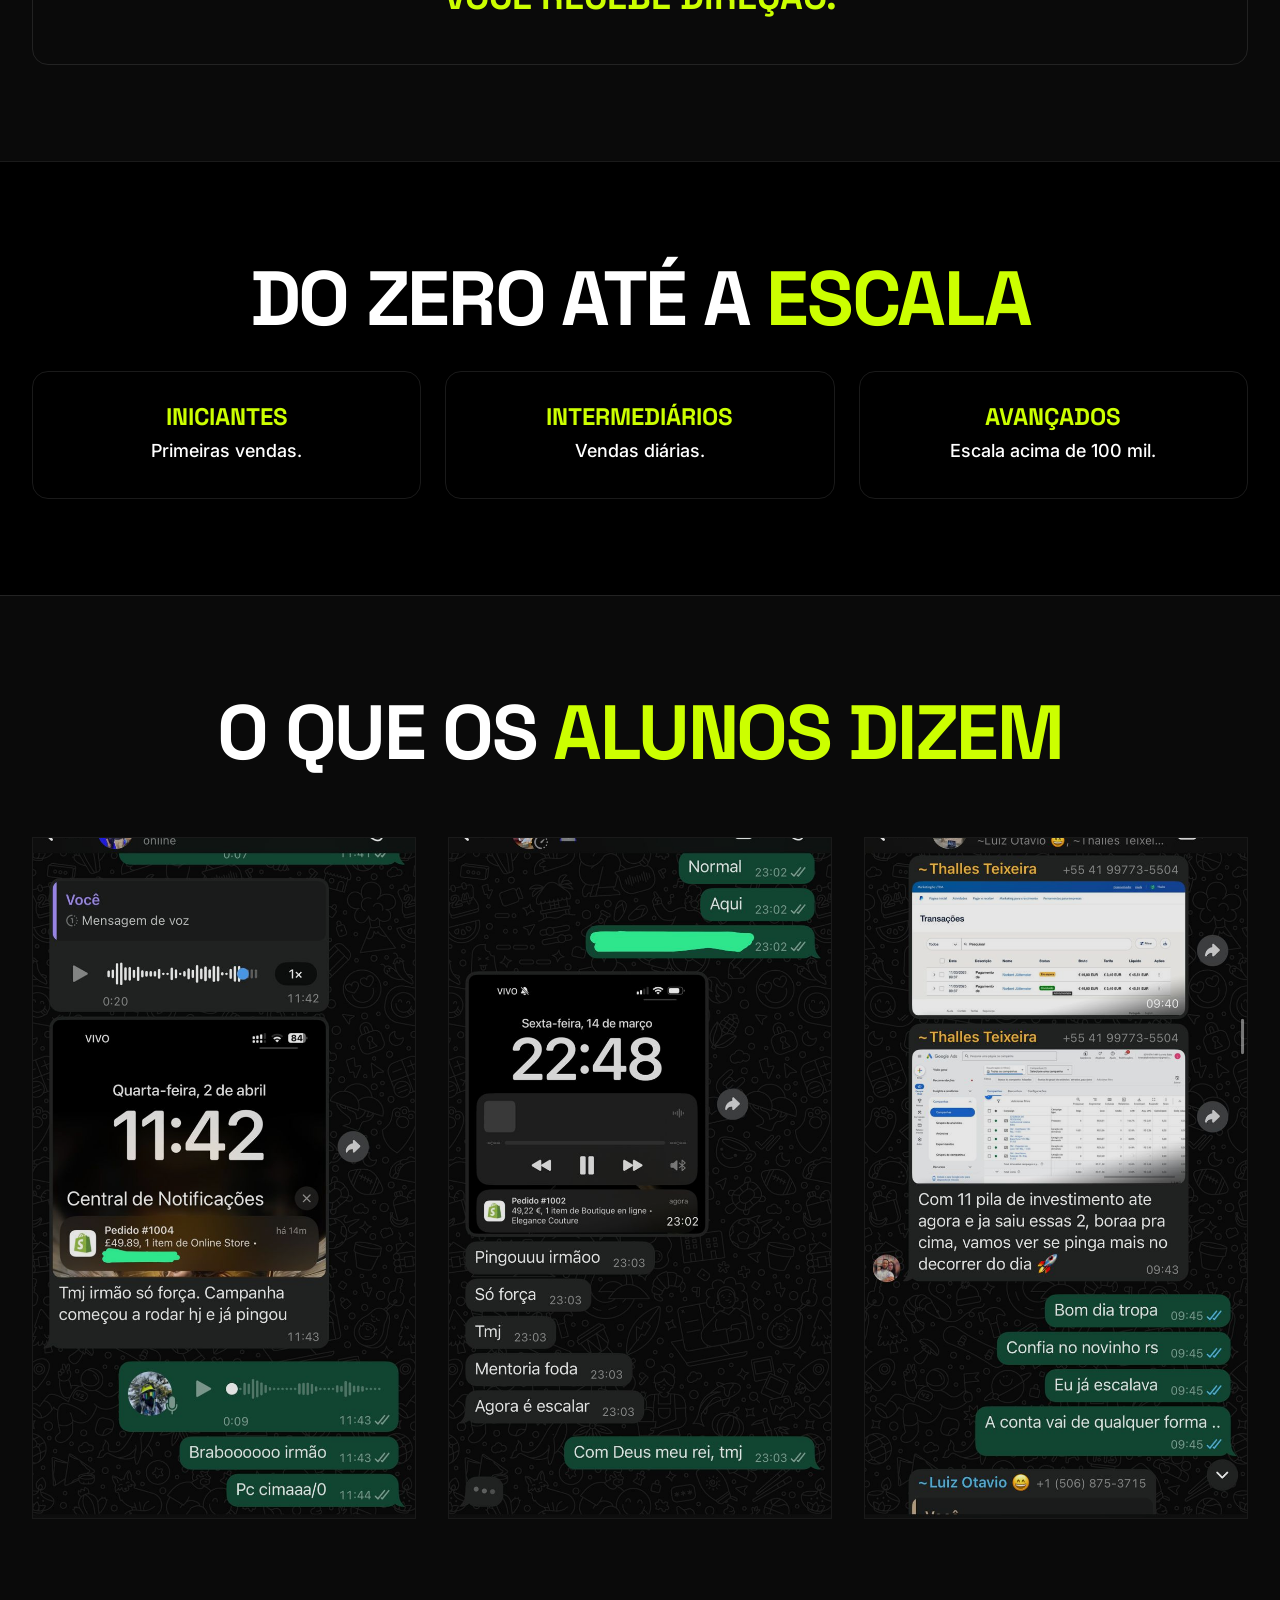
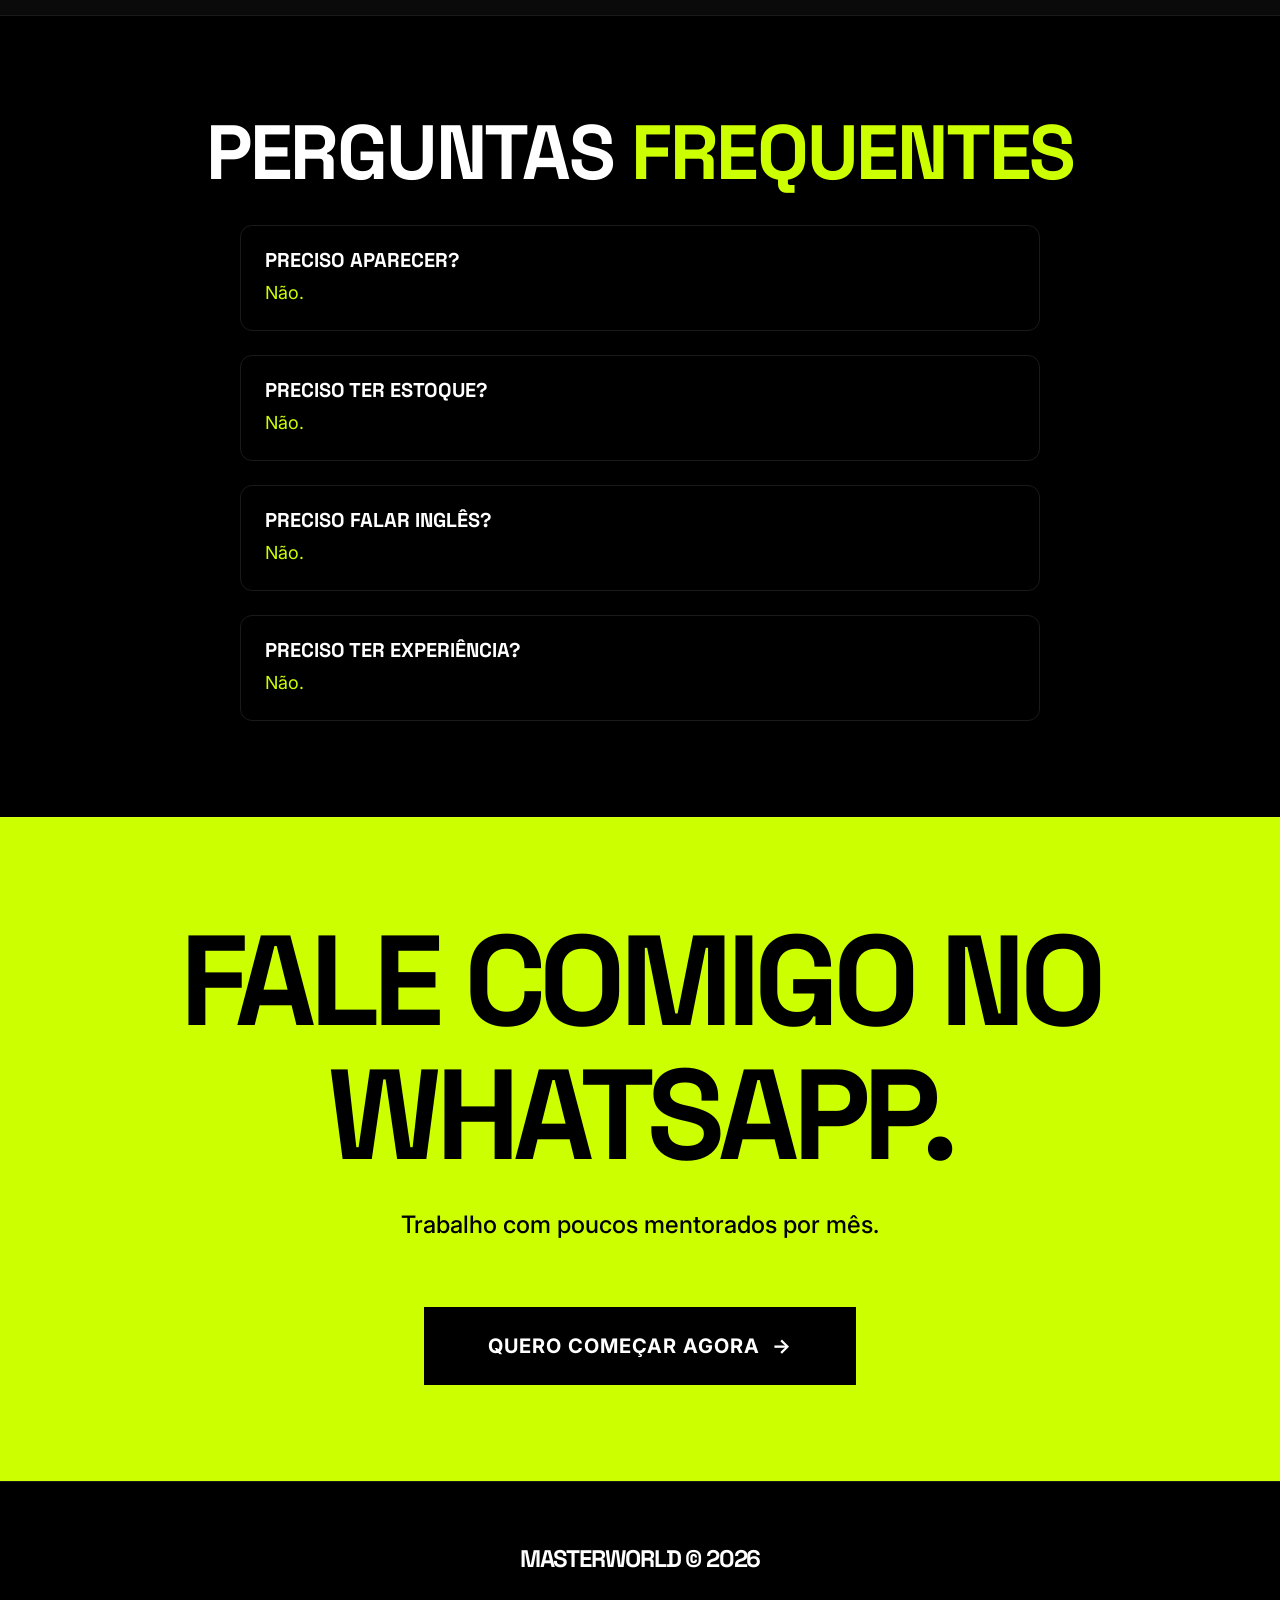
==== commit e478b2bc: "Move resultados above como funciona and toggle bgs" ====
--- a/index.html
+++ b/index.html
@@ -74,8 +74,34 @@
         </div>
     </section>
 
+    <!-- RESULTADOS -->
+    <section class="section border-top" id="resultados">
+        <div class="container text-center">
+            <div class="section-header reveal-up">
+                <h2 class="section-title">RESULTADOS NA <span class="text-volt">PRÁTICA</span></h2>
+            </div>
+            <div class="sales-grid mt-4">
+                <div class="sale-card reveal-up delay-1">
+                    <div class="card-inner">
+                        <img src="vendas 1.jpeg" alt="Resultado de Vendas" class="img-cover">
+                    </div>
+                </div>
+                <div class="sale-card reveal-up delay-2">
+                    <div class="card-inner">
+                        <img src="vendas 2.jpeg" alt="Resultado de Vendas" class="img-cover">
+                    </div>
+                </div>
+                <div class="sale-card reveal-up delay-3">
+                    <div class="card-inner">
+                        <img src="vendas 3.jpeg" alt="Resultado de Vendas" class="img-cover">
+                    </div>
+                </div>
+            </div>
+        </div>
+    </section>
+
     <!-- COMO FUNCIONA -->
-    <section class="section border-top" id="como-funciona">
+    <section class="section border-top bg-darker" id="como-funciona">
         <div class="container">
             <div class="section-header text-center reveal-up">
                 <h2 class="section-title">COMO FUNCIONA O <br/><span class="text-volt">DROPSHIPPING GLOBAL</span></h2>
@@ -106,7 +132,7 @@
     </section>
 
     <!-- HISTORIA -->
-    <section class="section border-top bg-darker" id="historia">
+    <section class="section border-top" id="historia">
         <div class="container split-grid">
             <div class="hero-image-half reveal-left">
                 <img src="notebook capa.jpeg" alt="Eduardo Donadoni" class="img-cover">
@@ -144,7 +170,7 @@
     </section>
 
     <!-- QUEBRA DE CRENÇA -->
-    <section class="section border-top" id="verdade">
+    <section class="section border-top bg-darker" id="verdade">
         <div class="container" style="max-width: 800px; margin: 0 auto;">
             <div class="section-header text-center reveal-up">
                 <h2 class="section-title" style="font-size: 2.5rem; line-height: 1.2;">A VERDADE QUE NINGUÉM TE CONTOU SOBRE <span class="text-volt">DROPSHIPPING</span></h2>
@@ -178,7 +204,7 @@
     </section>
 
     <!-- O QUE VOCÊ RECEBE -->
-    <section class="section border-top bg-darker" id="entregaveis">
+    <section class="section border-top" id="entregaveis">
         <div class="container text-center reveal-up">
             <h2 class="section-title" style="font-size: 2.5rem; line-height: 1.2; margin-bottom: 2rem;">O QUE VOCÊ RECEBE AO ENTRAR NA <span class="text-volt">MENTORIA</span></h2>
             <p style="font-size: 1.25rem; color: var(--text-muted); margin-bottom: 0.5rem;">Não é um curso gravado jogado em uma área de membros.</p>
@@ -220,7 +246,7 @@
 
 
     <!-- ESCALA -->
-    <section class="section border-top" id="escala">
+    <section class="section border-top bg-darker" id="escala">
         <div class="container text-center">
             <h2 class="section-title">DO ZERO ATÉ A <span class="text-volt">ESCALA</span></h2>
             <div class="dor-grid grid-3 mt-4">
@@ -240,31 +266,6 @@
         </div>
     </section>
 
-    <!-- RESULTADOS -->
-    <section class="section border-top bg-darker" id="resultados">
-        <div class="container text-center">
-            <div class="section-header reveal-up">
-                <h2 class="section-title">RESULTADOS NA <span class="text-volt">PRÁTICA</span></h2>
-            </div>
-            <div class="sales-grid mt-4">
-                <div class="sale-card reveal-up delay-1">
-                    <div class="card-inner">
-                        <img src="vendas 1.jpeg" alt="Resultado de Vendas" class="img-cover">
-                    </div>
-                </div>
-                <div class="sale-card reveal-up delay-2">
-                    <div class="card-inner">
-                        <img src="vendas 2.jpeg" alt="Resultado de Vendas" class="img-cover">
-                    </div>
-                </div>
-                <div class="sale-card reveal-up delay-3">
-                    <div class="card-inner">
-                        <img src="vendas 3.jpeg" alt="Resultado de Vendas" class="img-cover">
-                    </div>
-                </div>
-            </div>
-        </div>
-    </section>
 
     <!-- FEEDBACKS -->
     <section class="section border-top" id="feedbacks">
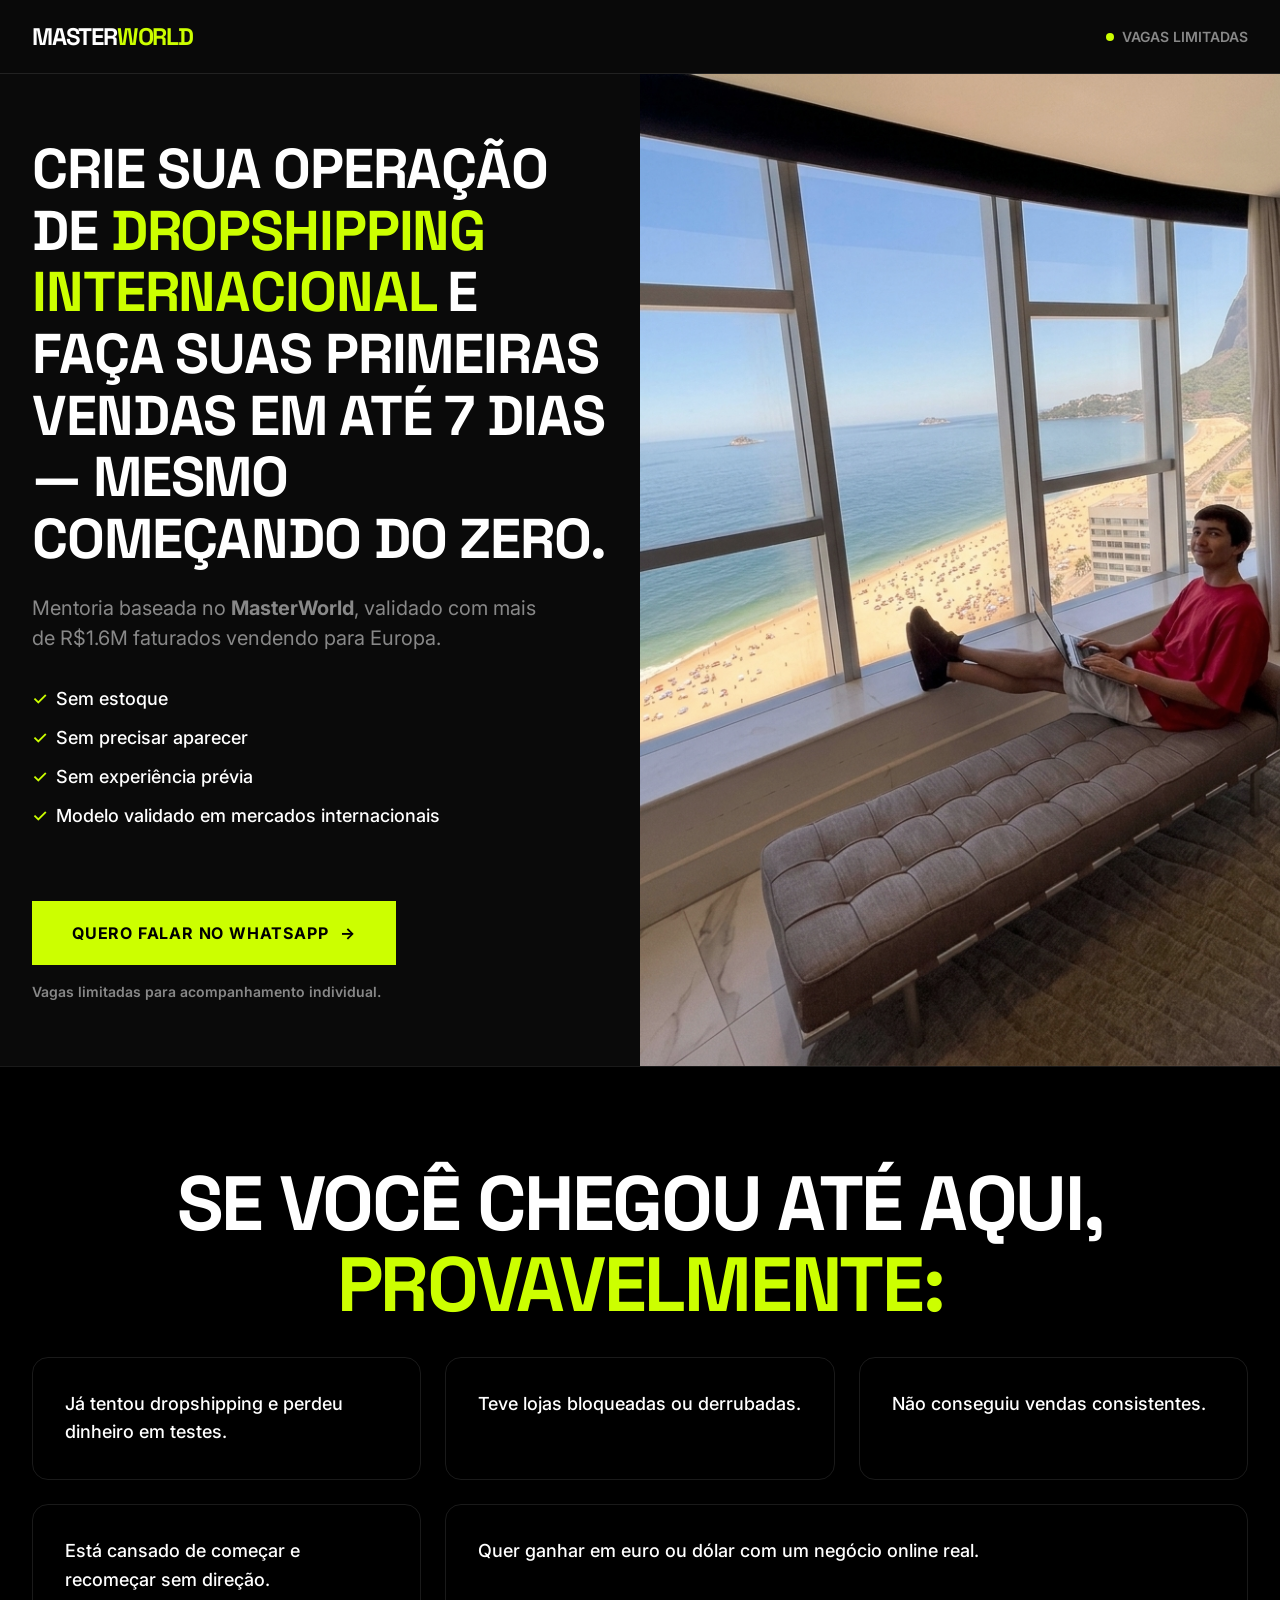
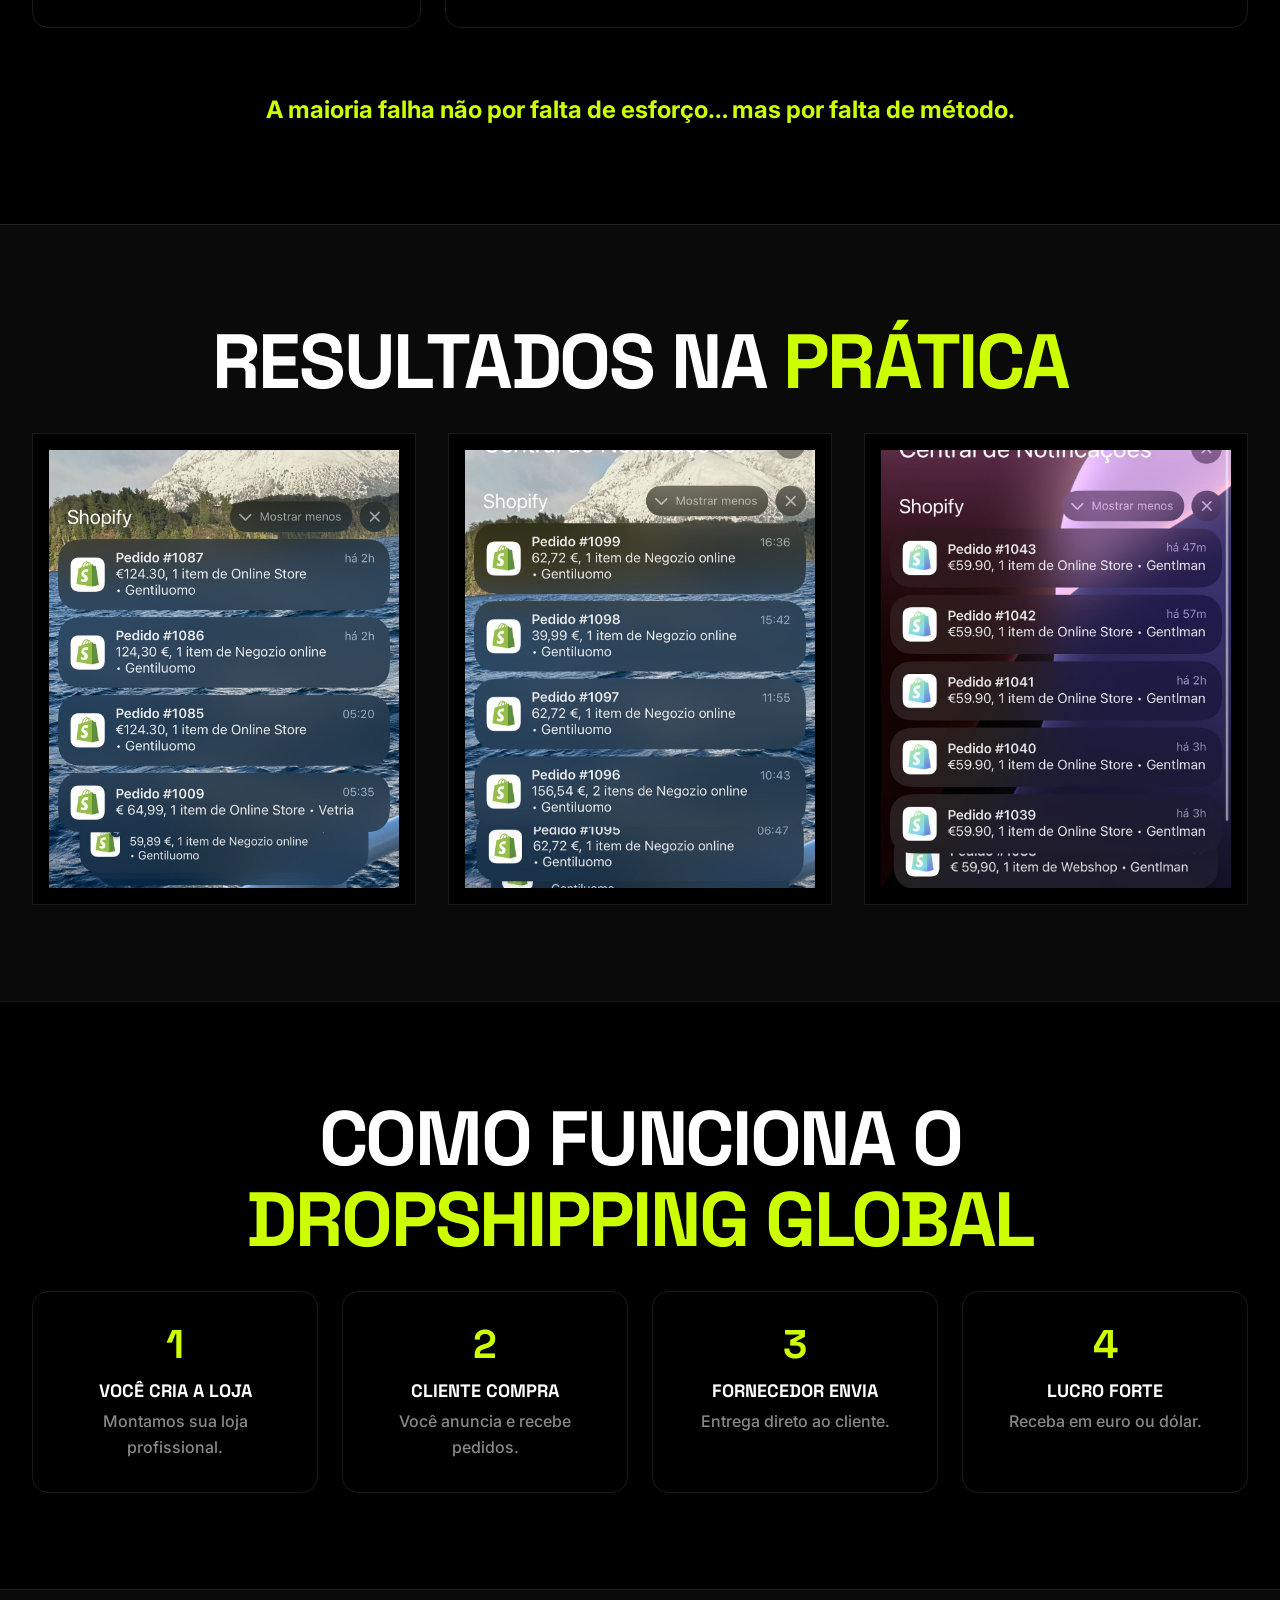
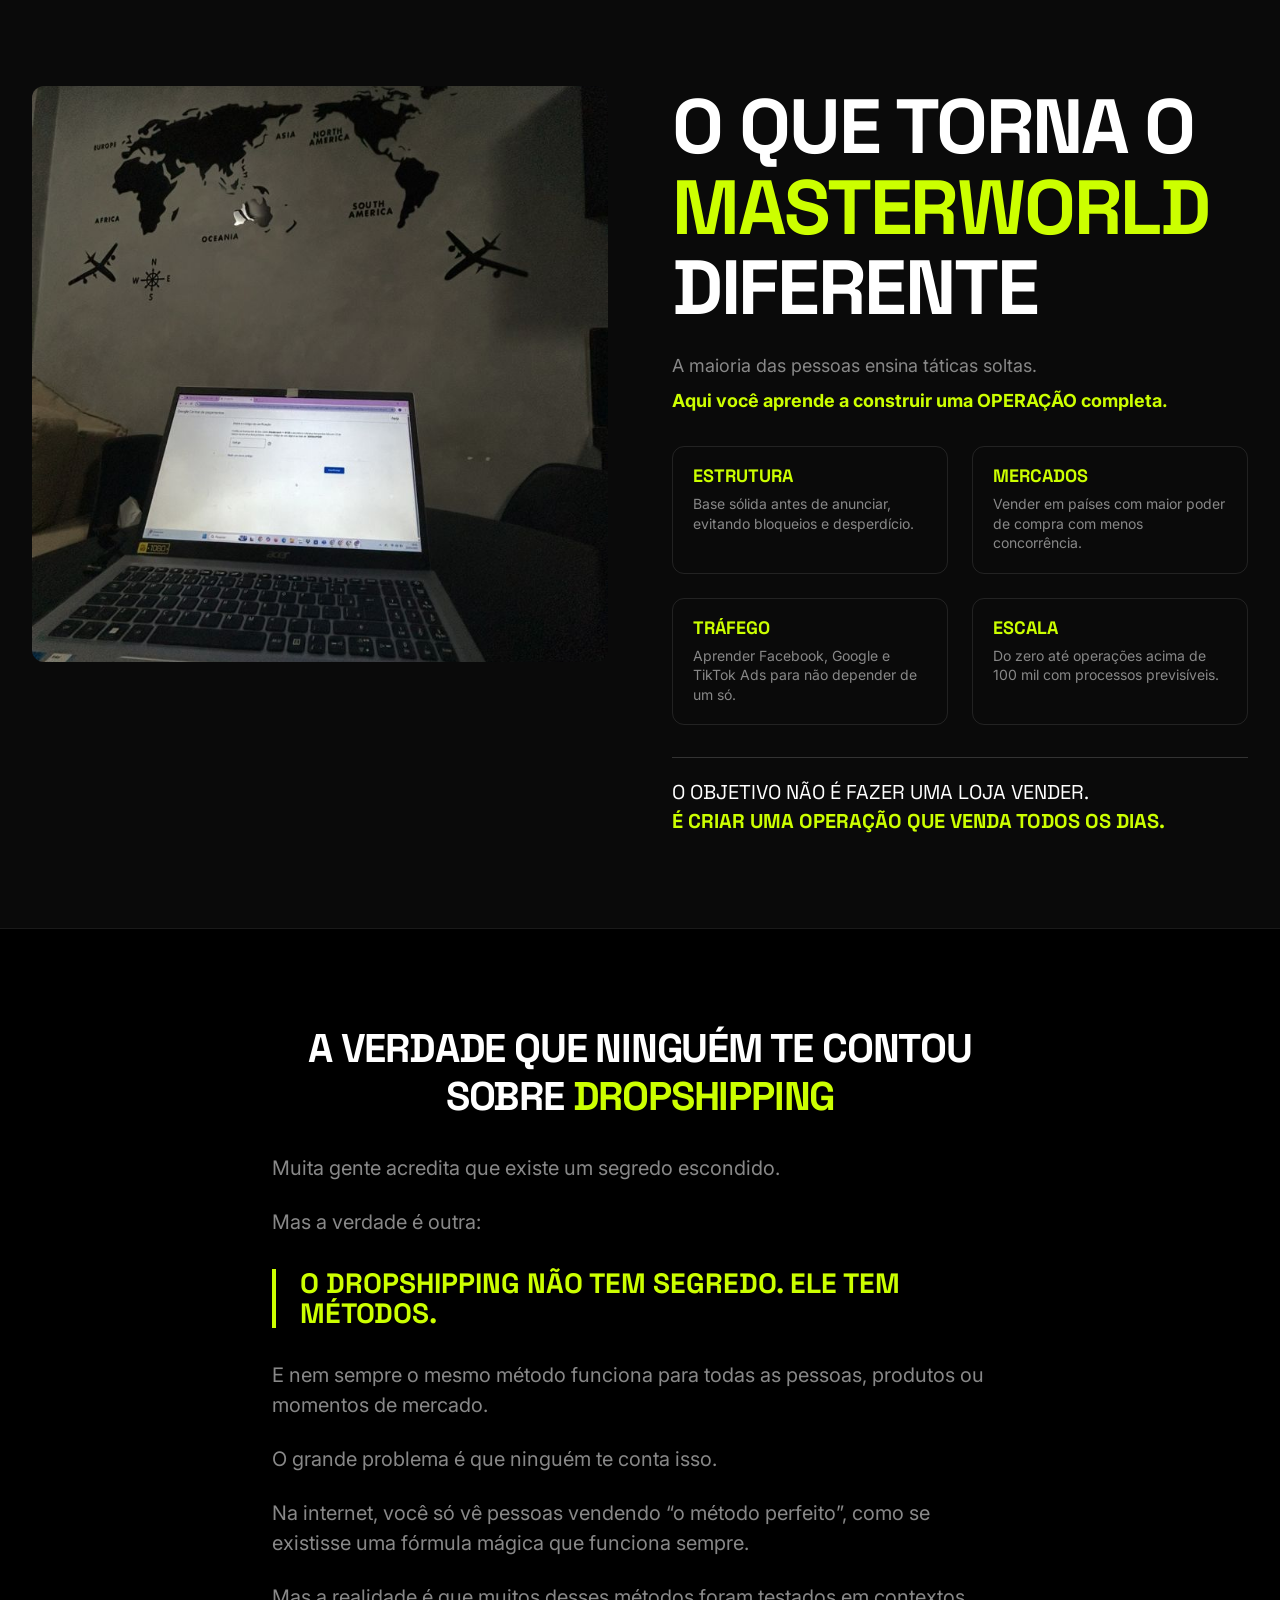
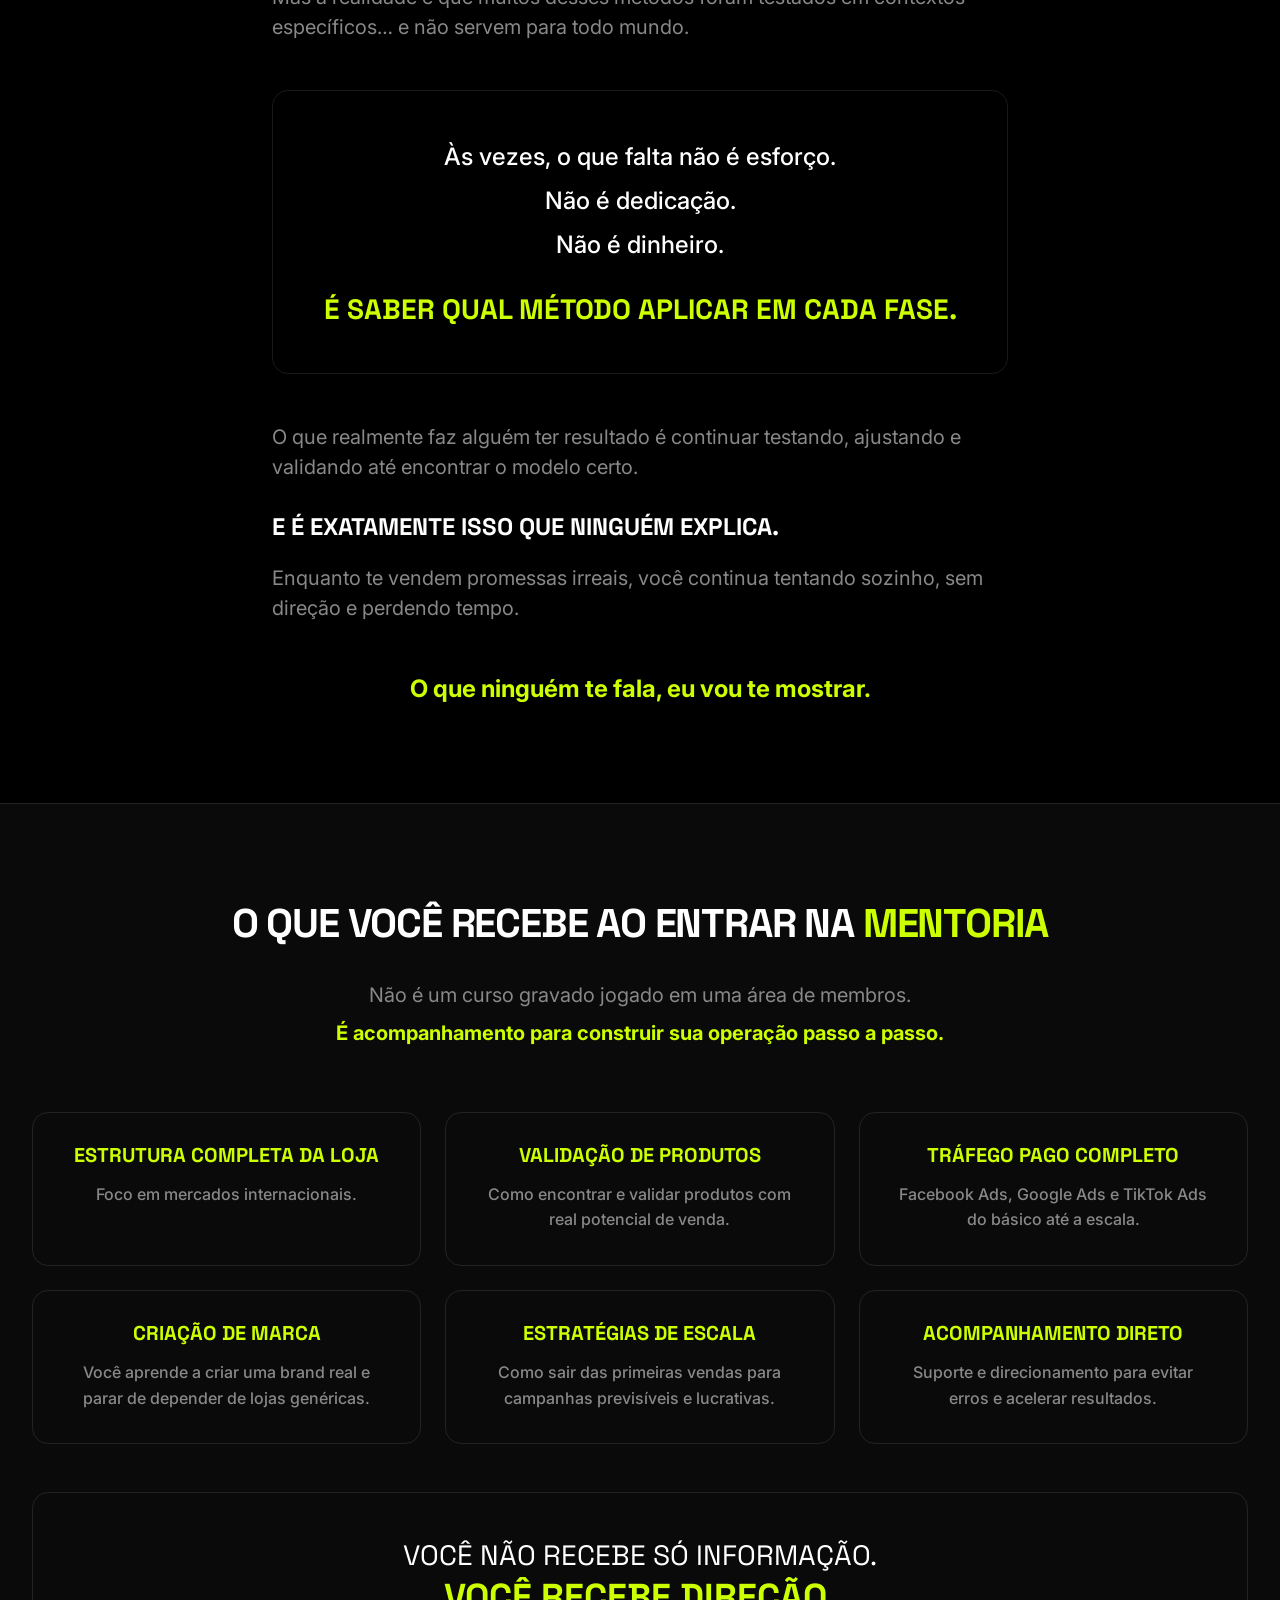
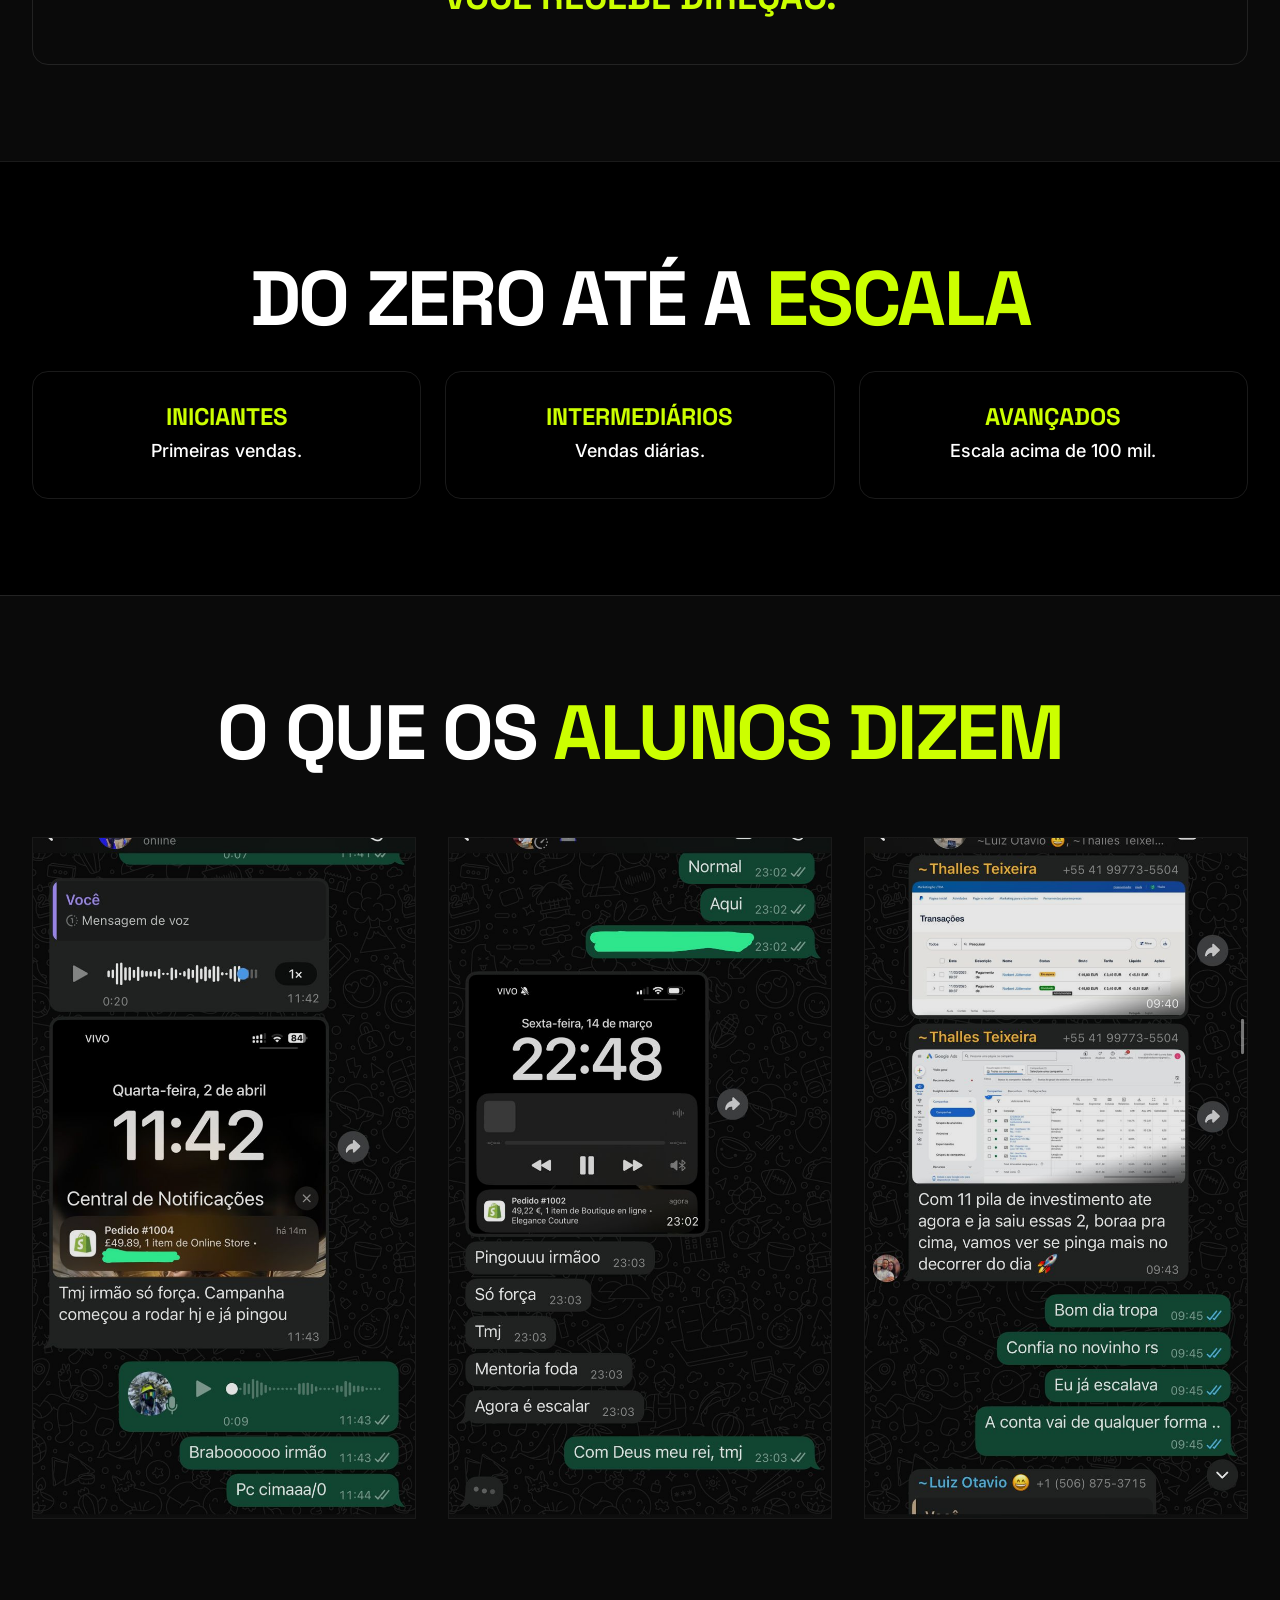
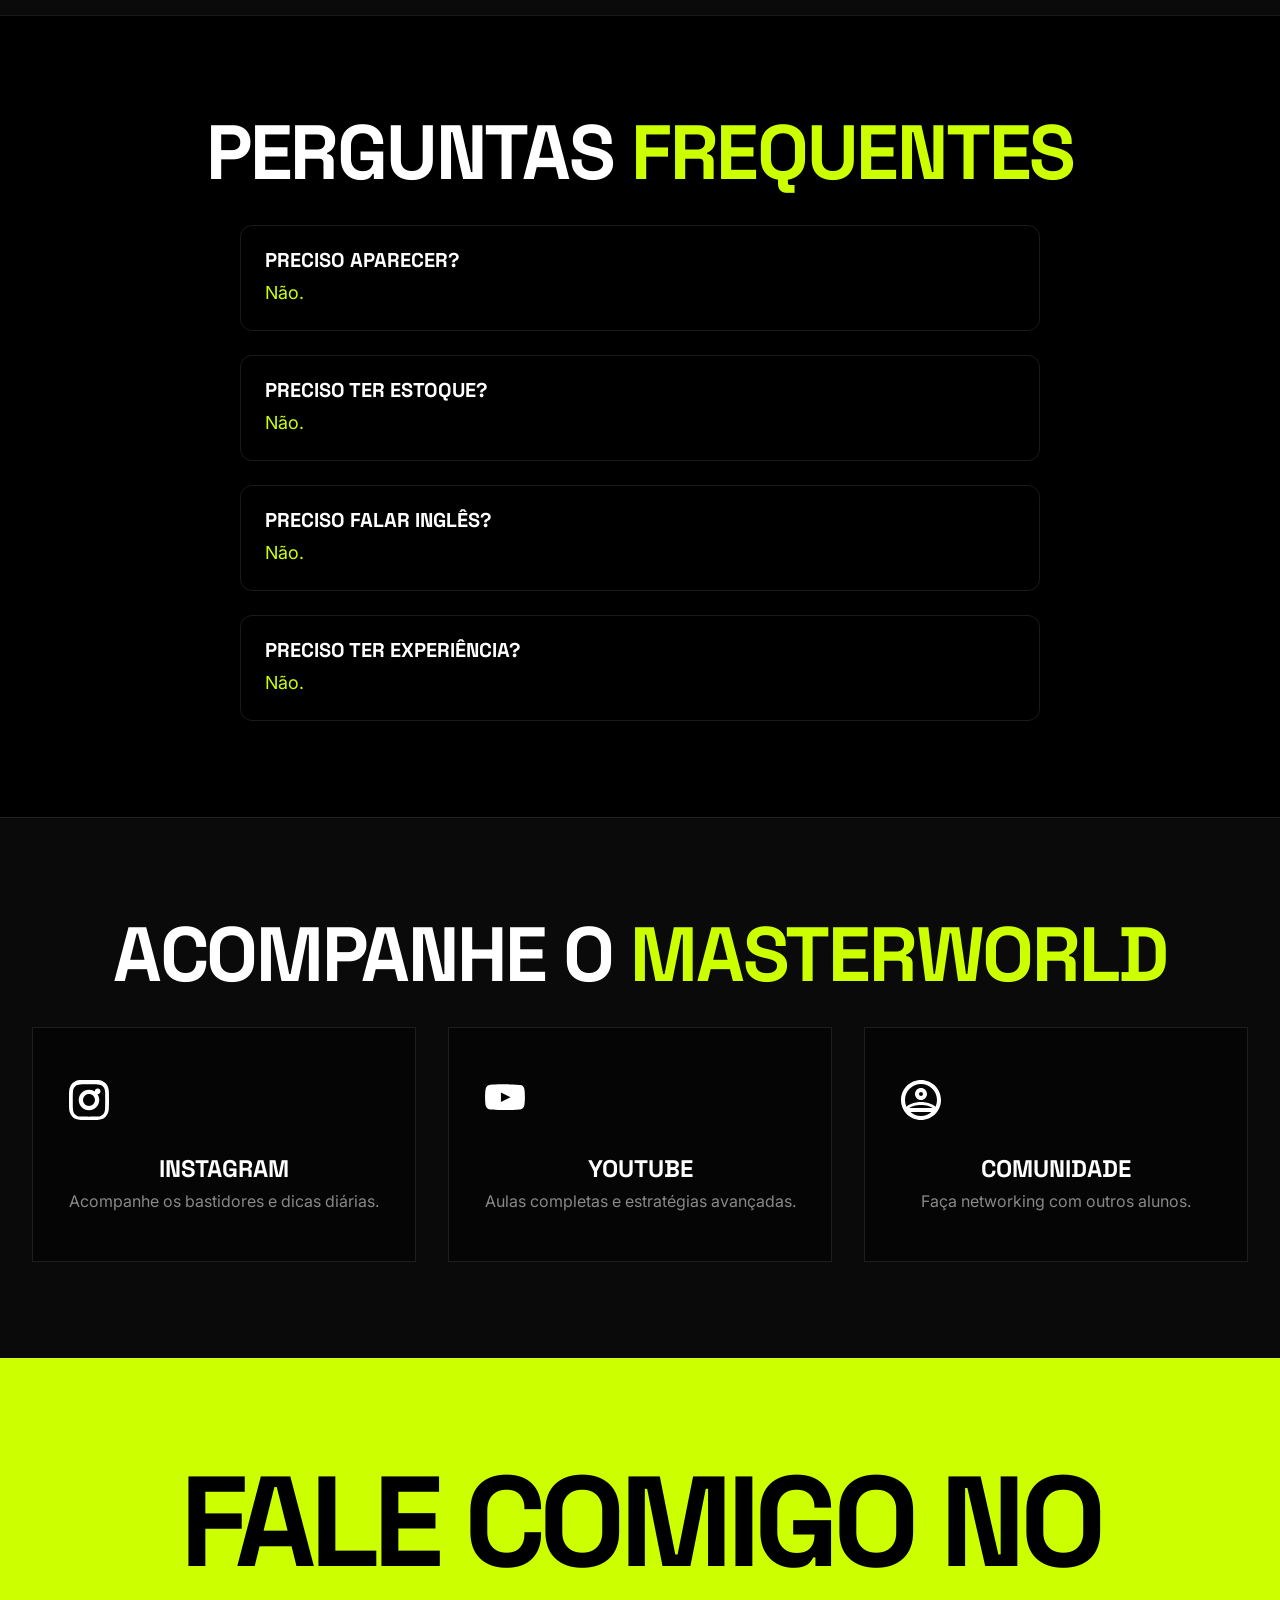
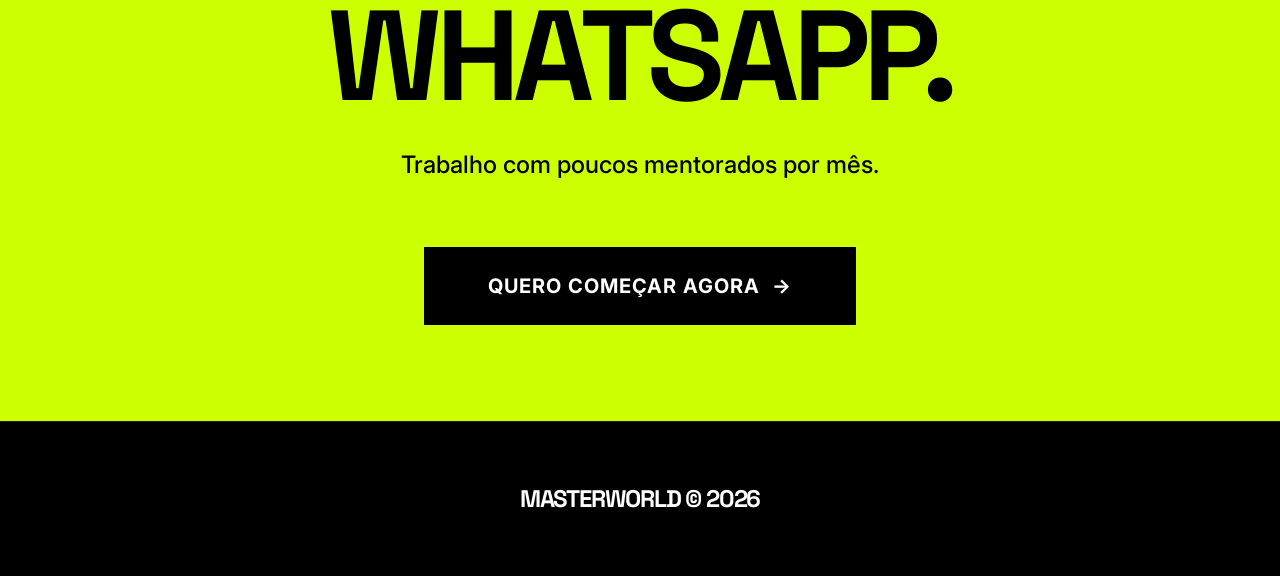
==== commit 31b2860e: "Add social media links section" ====
--- a/index.html
+++ b/index.html
@@ -314,6 +314,47 @@
         </div>
     </section>
 
+    <!-- REDES SOCIAIS -->
+    <section class="section border-top" id="redes">
+        <div class="container text-center">
+            <div class="section-header reveal-up">
+                <h2 class="section-title">ACOMPANHE O <span class="text-volt">MASTERWORLD</span></h2>
+            </div>
+            <div class="social-grid mt-4">
+                <a href="#" target="_blank" class="social-card reveal-up delay-1">
+                    <div class="social-icon">
+                        <svg viewBox="0 0 24 24" fill="none" xmlns="http://www.w3.org/2000/svg"><path d="M12 2C14.717 2 15.056 2.011 16.122 2.06C17.187 2.108 17.912 2.277 18.55 2.525C19.21 2.779 19.766 3.123 20.322 3.678C20.878 4.233 21.222 4.79 21.475 5.45C21.722 6.087 21.891 6.812 21.94 7.878C21.988 8.944 22 9.283 22 12C22 14.717 21.989 15.056 21.94 16.122C21.892 17.187 21.722 17.912 21.475 18.55C21.221 19.21 20.877 19.766 20.322 20.322C19.766 20.878 19.21 21.222 18.55 21.475C17.913 21.722 17.187 21.891 16.122 21.94C15.056 21.989 14.717 22 12 22C9.283 22 8.944 21.989 7.878 21.94C6.813 21.892 6.088 21.722 5.45 21.475C4.79 21.221 4.234 20.877 3.678 20.322C3.123 19.766 2.778 19.21 2.525 18.55C2.277 17.913 2.108 17.187 2.06 16.122C2.011 15.056 2 14.717 2 12C2 9.283 2.011 8.944 2.06 7.878C2.108 6.812 2.277 6.088 2.525 5.45C2.779 4.79 3.123 4.234 3.678 3.678C4.233 3.123 4.79 2.778 5.45 2.525C6.087 2.277 6.812 2.108 7.878 2.06C8.944 2.011 9.283 2 12 2ZM12 4.155C9.325 4.155 8.989 4.165 7.973 4.211C7.03 4.254 6.512 4.414 6.166 4.549C5.708 4.727 5.378 4.938 5.032 5.284C4.686 5.63 4.475 5.96 4.297 6.418C4.162 6.764 4.003 7.282 3.959 8.225C3.913 9.241 3.903 9.577 3.903 12.252C3.903 14.927 3.913 15.263 3.959 16.279C4.002 17.222 4.161 17.74 4.297 18.086C4.475 18.544 4.686 18.874 5.032 19.22C5.378 19.566 5.708 19.777 6.166 19.955C6.512 20.09 7.03 20.249 7.973 20.293C8.989 20.339 9.325 20.349 12 20.349C14.675 20.349 15.011 20.339 16.027 20.293C16.97 20.25 17.488 20.09 17.834 19.955C18.292 19.777 18.622 19.566 18.968 19.22C19.314 18.874 19.525 18.544 19.703 18.086C19.838 17.74 19.997 17.222 20.041 16.279C20.087 15.263 20.097 14.927 20.097 12.252C20.097 9.577 20.087 9.241 20.041 8.225C19.998 7.282 19.839 6.764 19.703 6.418C19.525 5.96 19.314 5.63 18.968 5.284C18.622 4.938 18.292 4.727 17.834 4.549C17.488 4.414 16.97 4.254 16.027 4.211C15.011 4.165 14.675 4.155 12 4.155ZM12 6.865C9.164 6.865 6.865 9.164 6.865 12C6.865 14.836 9.164 17.135 12 17.135C14.836 17.135 17.135 14.836 17.135 12C17.135 9.164 14.836 6.865 12 6.865ZM12 14.98C10.354 14.98 9.02 13.646 9.02 12C9.02 10.354 10.354 9.02 12 9.02C13.646 9.02 14.98 10.354 14.98 12C14.98 13.646 13.646 14.98 12 14.98ZM16.333 6.233C15.54 6.233 14.898 6.875 14.898 7.668C14.898 8.461 15.54 9.103 16.333 9.103C17.126 9.103 17.768 8.461 17.768 7.668C17.768 6.875 17.126 6.233 16.333 6.233Z" fill="currentColor"/></svg>
+                    </div>
+                    <div class="social-info">
+                        <h3>Instagram</h3>
+                        <p>Acompanhe os bastidores e dicas diárias.</p>
+                    </div>
+                    <div class="social-arrow">→</div>
+                </a>
+                <a href="#" target="_blank" class="social-card reveal-up delay-2">
+                    <div class="social-icon">
+                        <svg viewBox="0 0 24 24" fill="none" xmlns="http://www.w3.org/2000/svg"><path d="M21.582 6.186C21.369 5.394 20.751 4.776 19.958 4.562C18.528 4.179 12 4.179 12 4.179C12 4.179 5.472 4.179 4.042 4.562C3.249 4.776 2.631 5.394 2.418 6.186C2.034 7.615 2.034 10.603 2.034 10.603C2.034 10.603 2.034 13.592 2.418 15.021C2.631 15.813 3.249 16.431 4.042 16.645C5.472 17.028 12 17.028 12 17.028C12 17.028 18.528 17.028 19.958 16.645C20.751 16.431 21.369 15.813 21.582 15.021C21.966 13.592 21.966 10.603 21.966 10.603C21.966 10.603 21.966 7.615 21.582 6.186ZM9.983 12.951V8.256L14.777 10.603L9.983 12.951Z" fill="currentColor"/></svg>
+                    </div>
+                    <div class="social-info">
+                        <h3>YouTube</h3>
+                        <p>Aulas completas e estratégias avançadas.</p>
+                    </div>
+                    <div class="social-arrow">→</div>
+                </a>
+                <a href="#" target="_blank" class="social-card reveal-up delay-3">
+                    <div class="social-icon">
+                        <svg viewBox="0 0 24 24" fill="none" xmlns="http://www.w3.org/2000/svg"><path d="M12 2C6.477 2 2 6.477 2 12C2 17.523 6.477 22 12 22C17.523 22 22 17.523 22 12C22 6.477 17.523 2 12 2ZM12 4C16.418 4 20 7.582 20 12C20 16.418 16.418 20 12 20C7.582 20 4 16.418 4 12C4 7.582 7.582 4 12 4ZM12 6C10.343 6 9 7.343 9 9C9 10.657 10.343 12 12 12C13.657 12 15 10.657 15 9C15 7.343 13.657 6 12 6ZM12 8C12.552 8 13 8.448 13 9C13 9.552 12.552 10 12 10C11.448 10 11 9.552 11 9C11 8.448 11.448 8 12 8ZM12 13C9.333 13 4 14.333 4 17V18H20V17C20 14.333 14.667 13 12 13ZM6.166 16C6.779 15.348 9.387 14.5 12 14.5C14.613 14.5 17.221 15.348 17.834 16H6.166Z" fill="currentColor"/></svg>
+                    </div>
+                    <div class="social-info">
+                        <h3>Comunidade</h3>
+                        <p>Faça networking com outros alunos.</p>
+                    </div>
+                    <div class="social-arrow">→</div>
+                </a>
+            </div>
+        </div>
+    </section>
+
     <!-- Final CTA -->
     <section class="section cta-section border-top" id="garantir-vaga">
         <div class="container">
--- a/style.css
+++ b/style.css
@@ -14,6 +14,12 @@
     box-sizing: border-box;
 }
 
+html, body {
+    overflow-x: hidden;
+    width: 100%;
+    position: relative;
+}
+
 html {
     scroll-behavior: smooth;
 }
@@ -23,7 +29,6 @@
     background-color: var(--bg-dark);
     color: var(--text-main);
     line-height: 1.5;
-    overflow-x: hidden;
 }
 
 /* Typography Utilities */
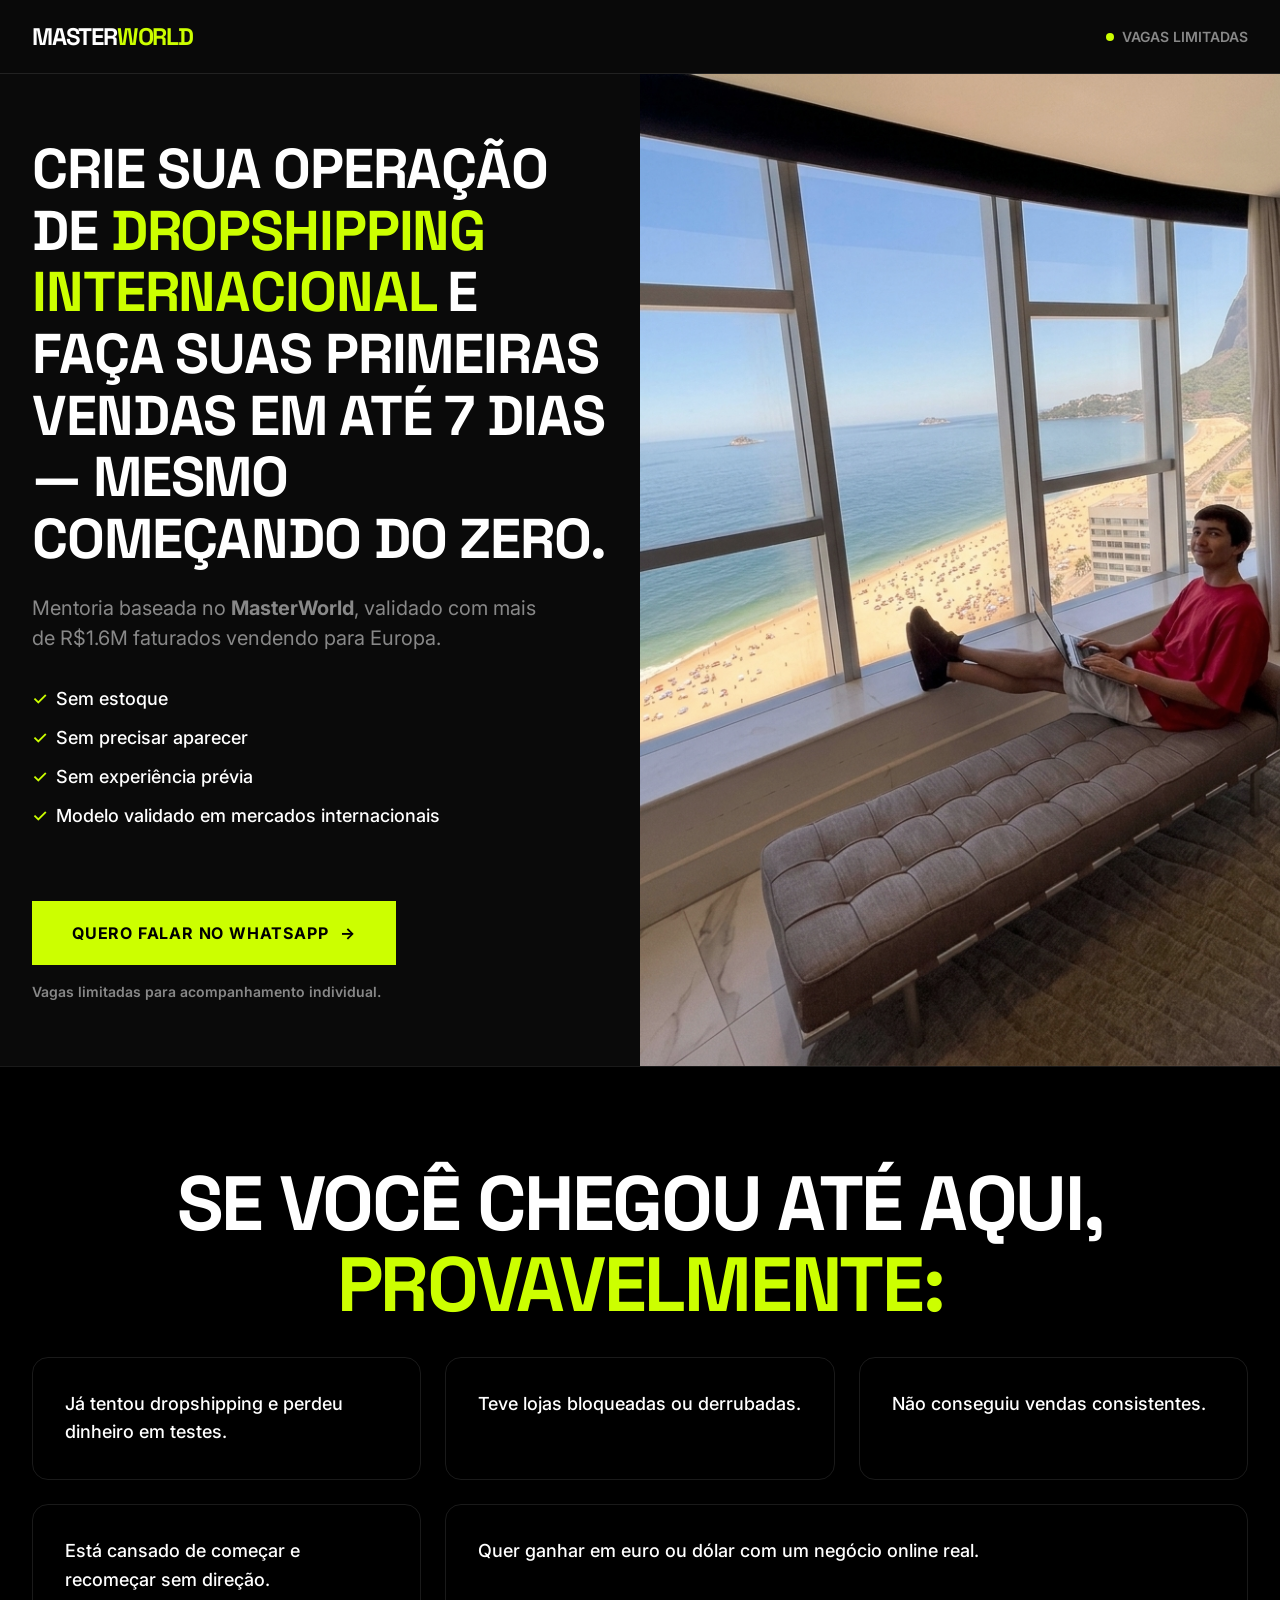
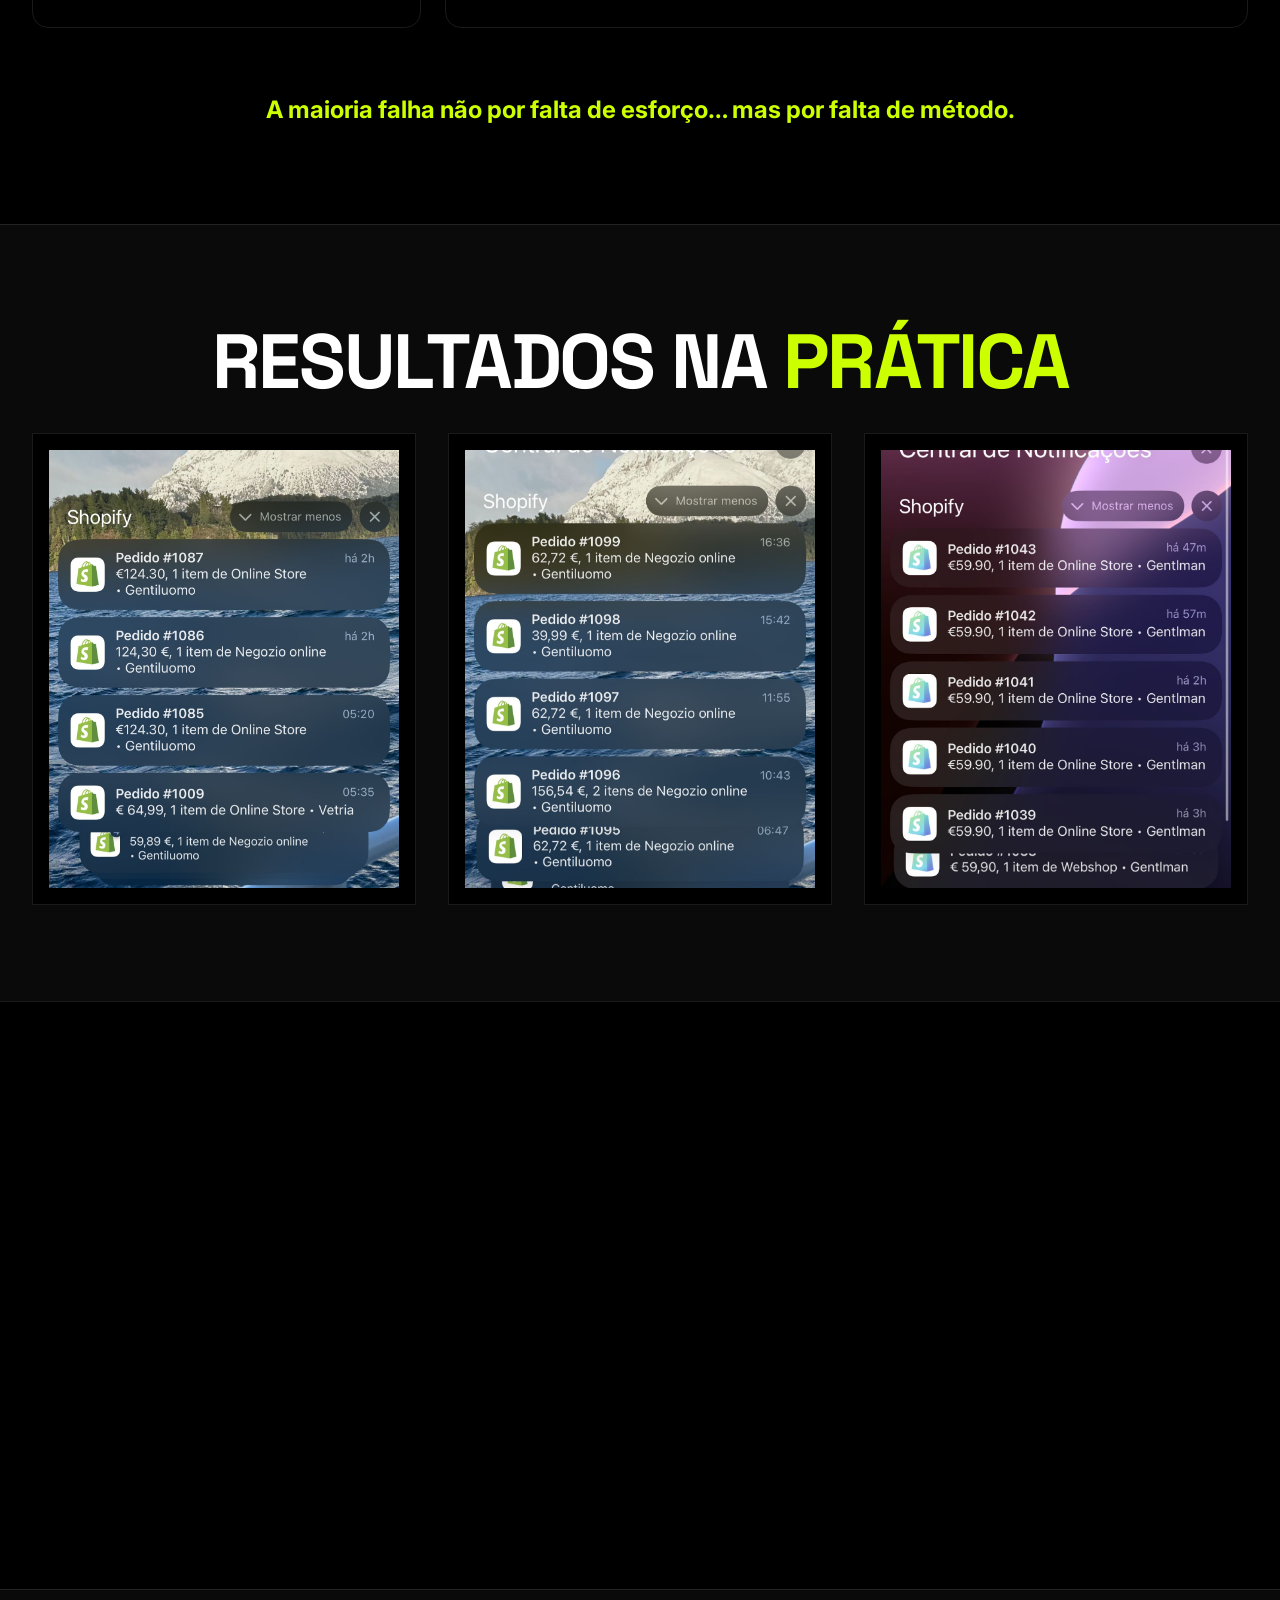
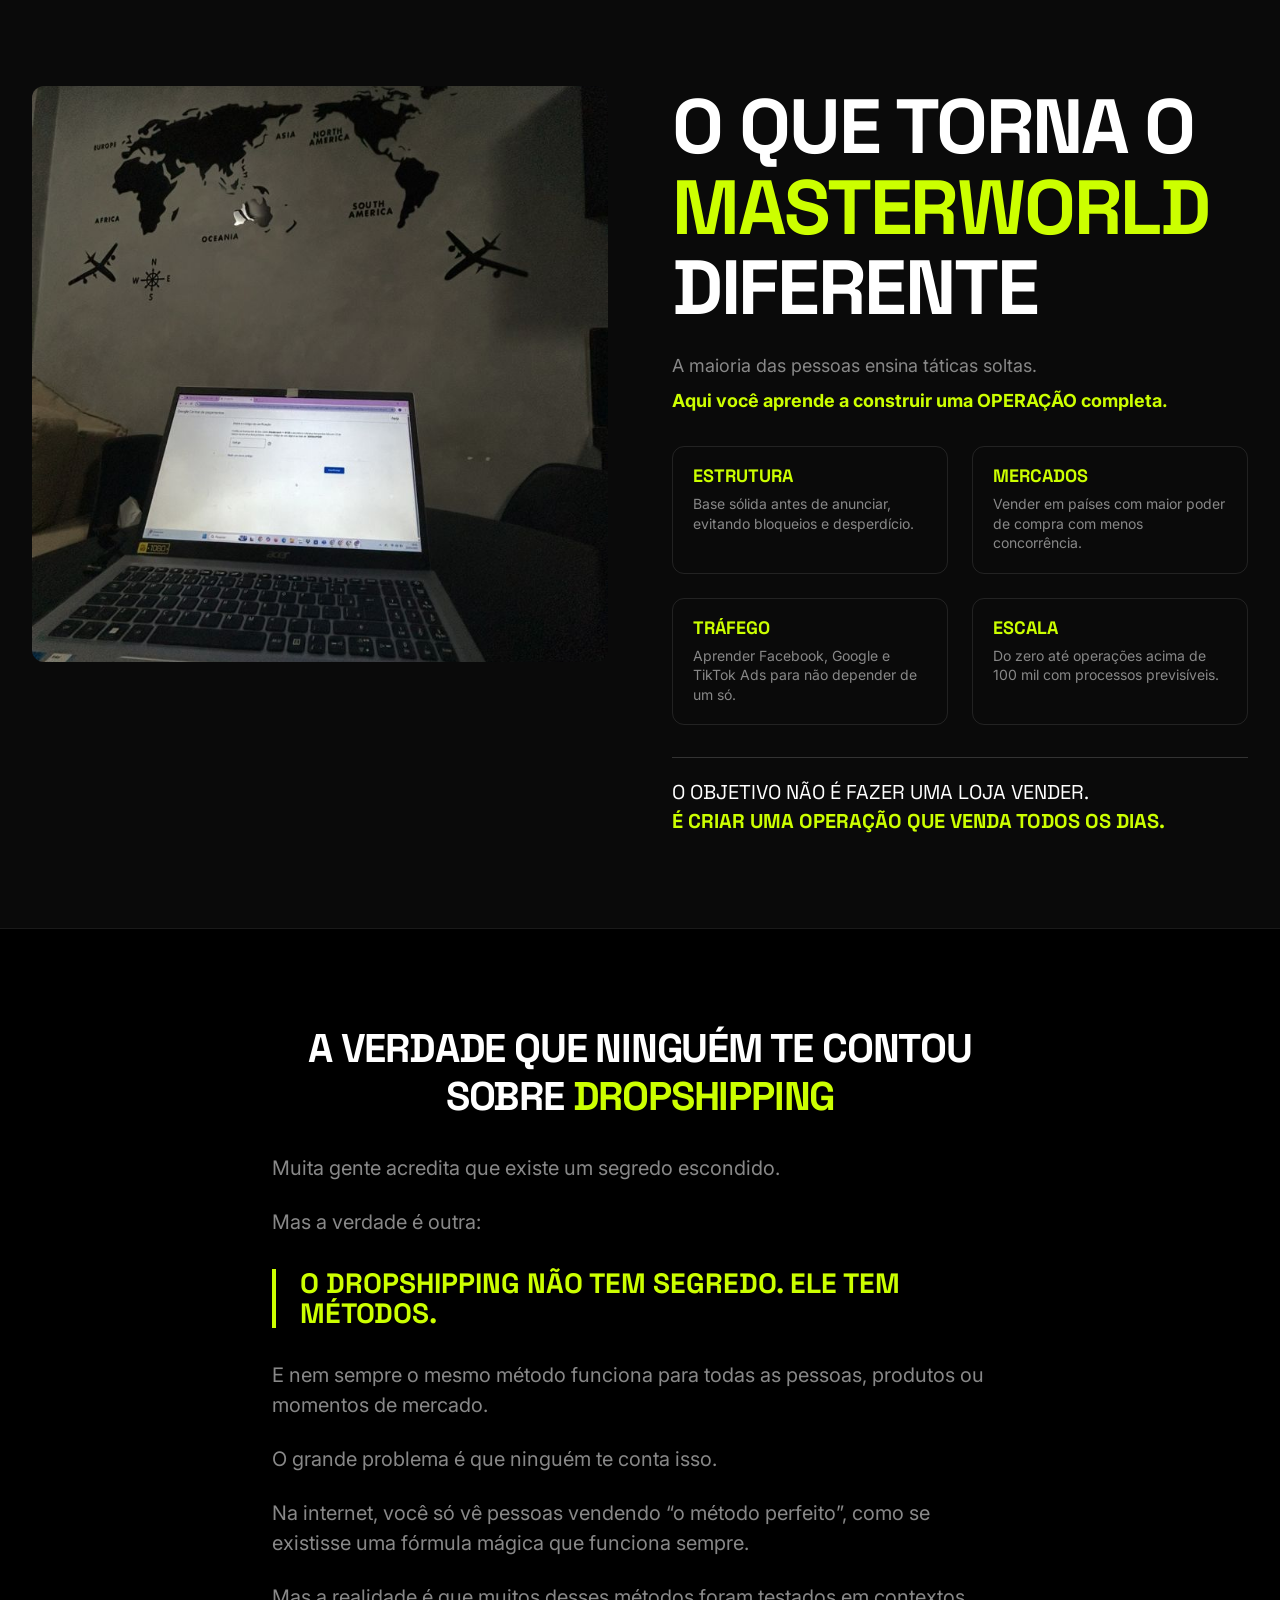
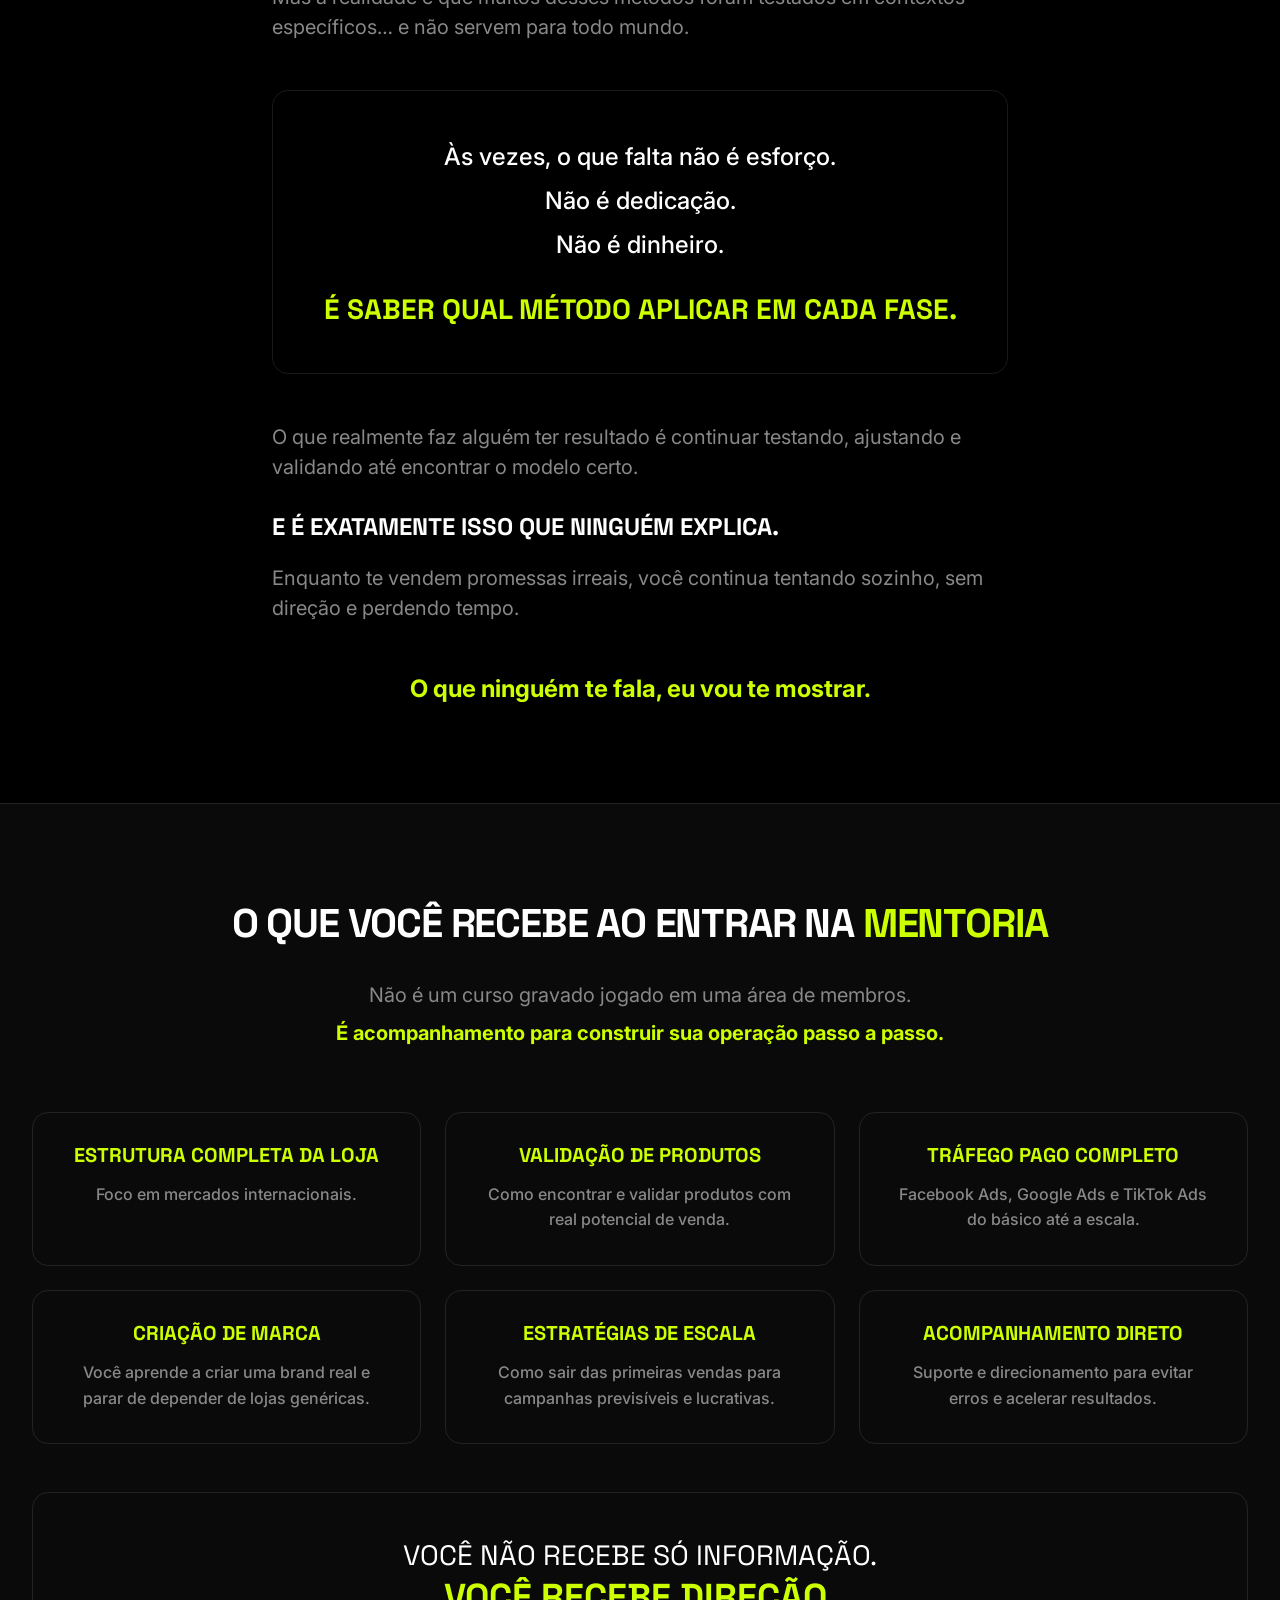
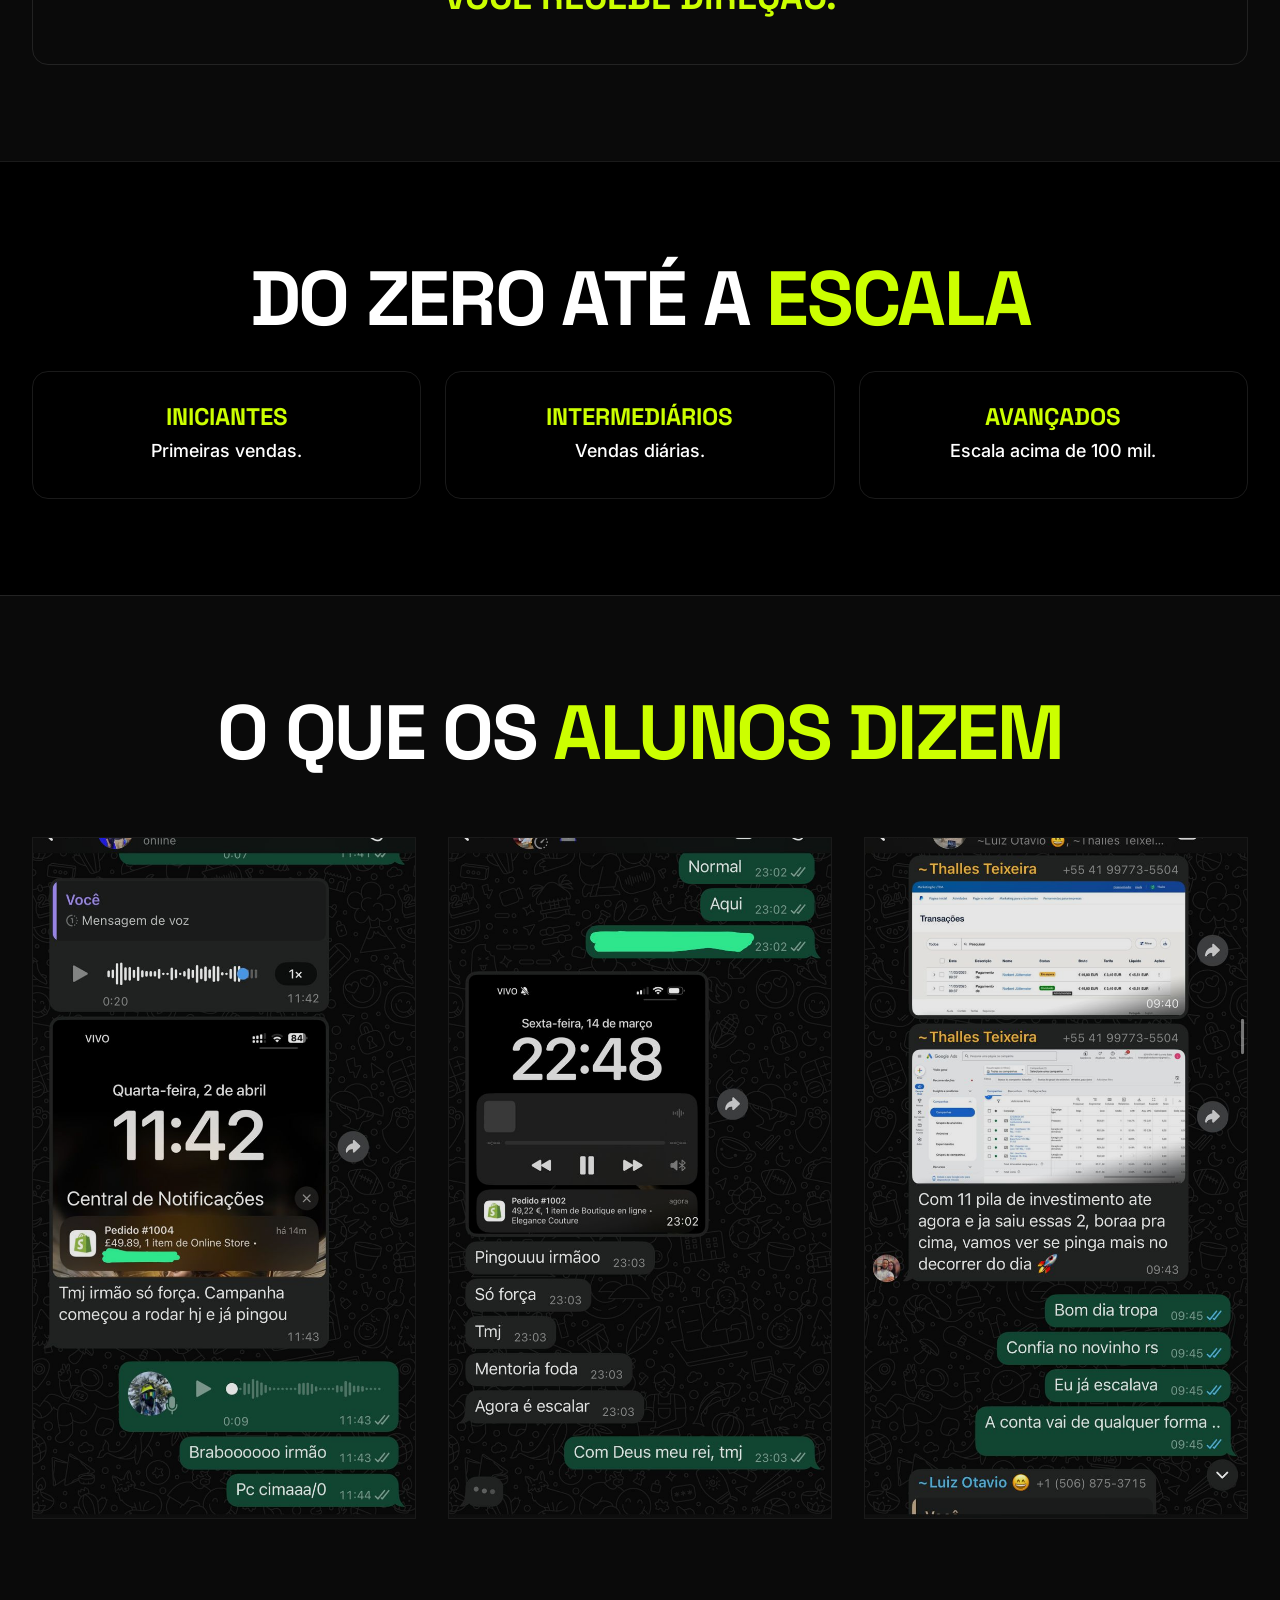
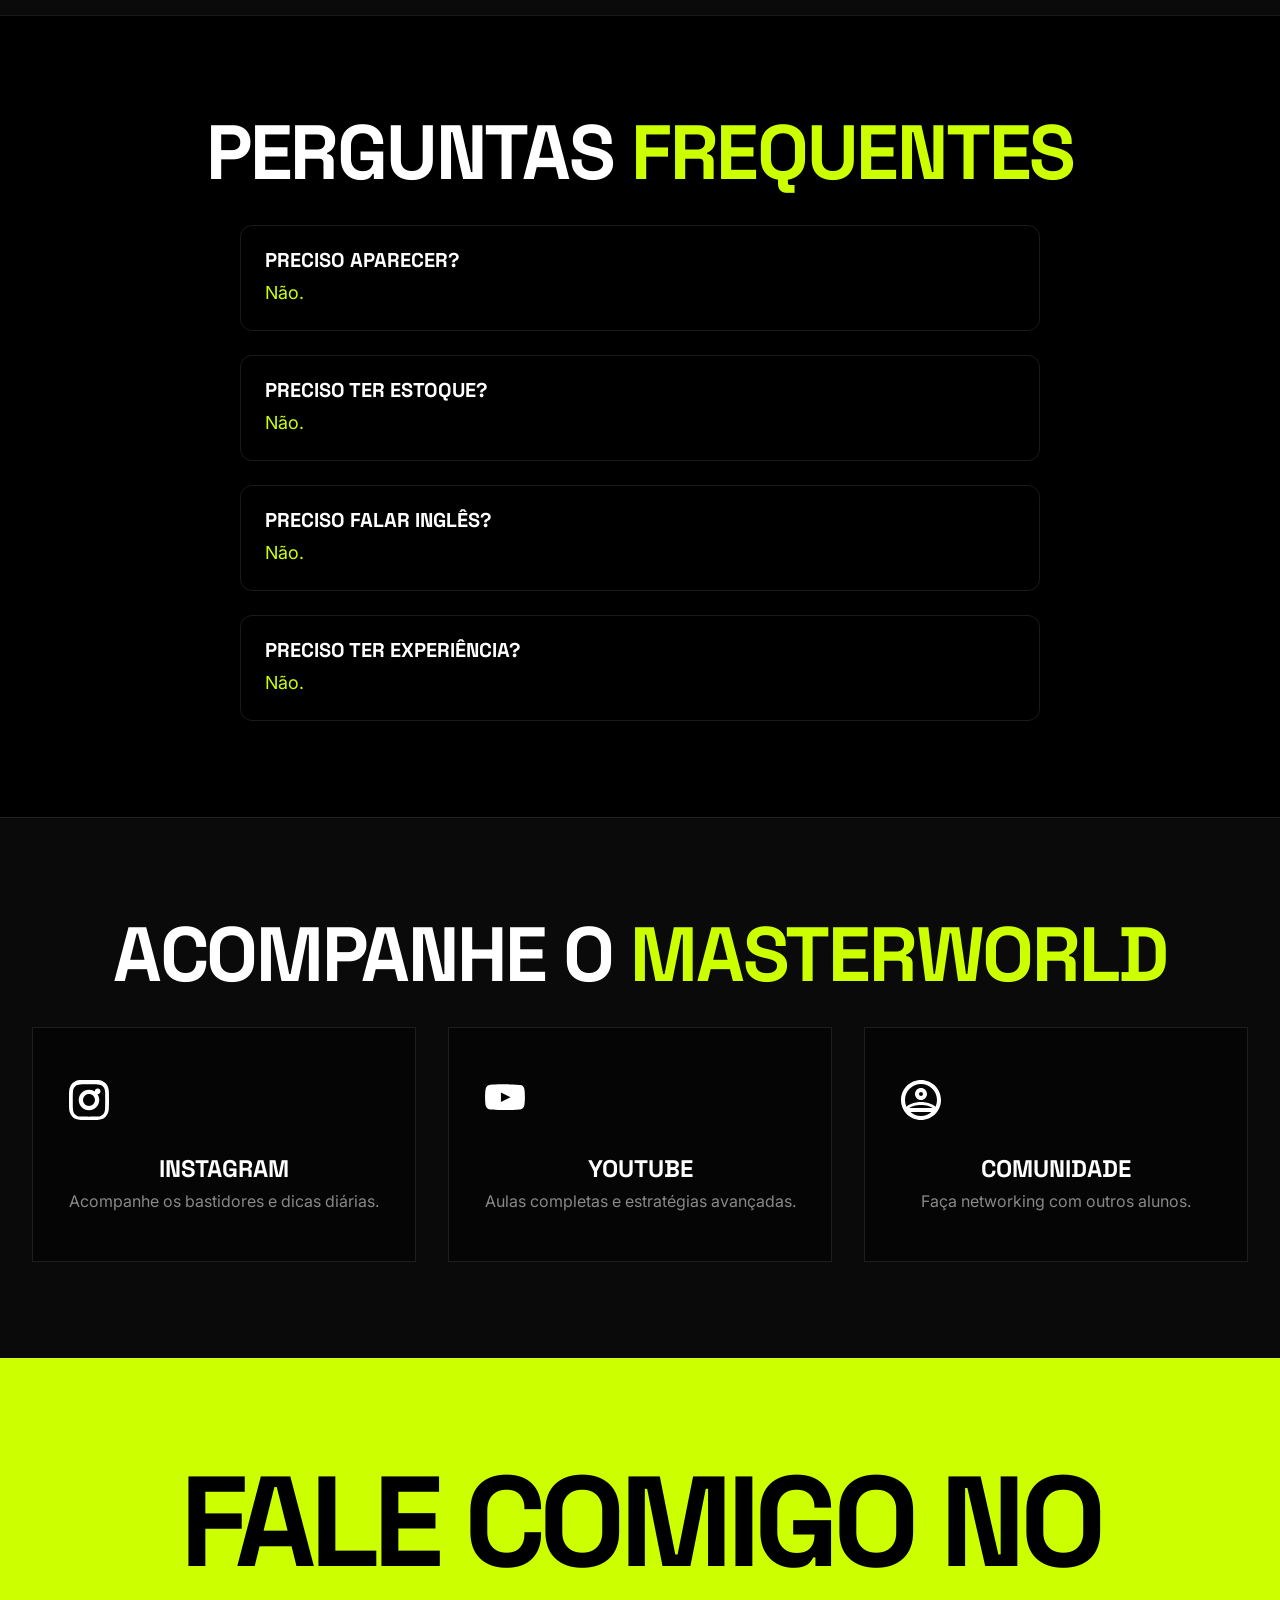
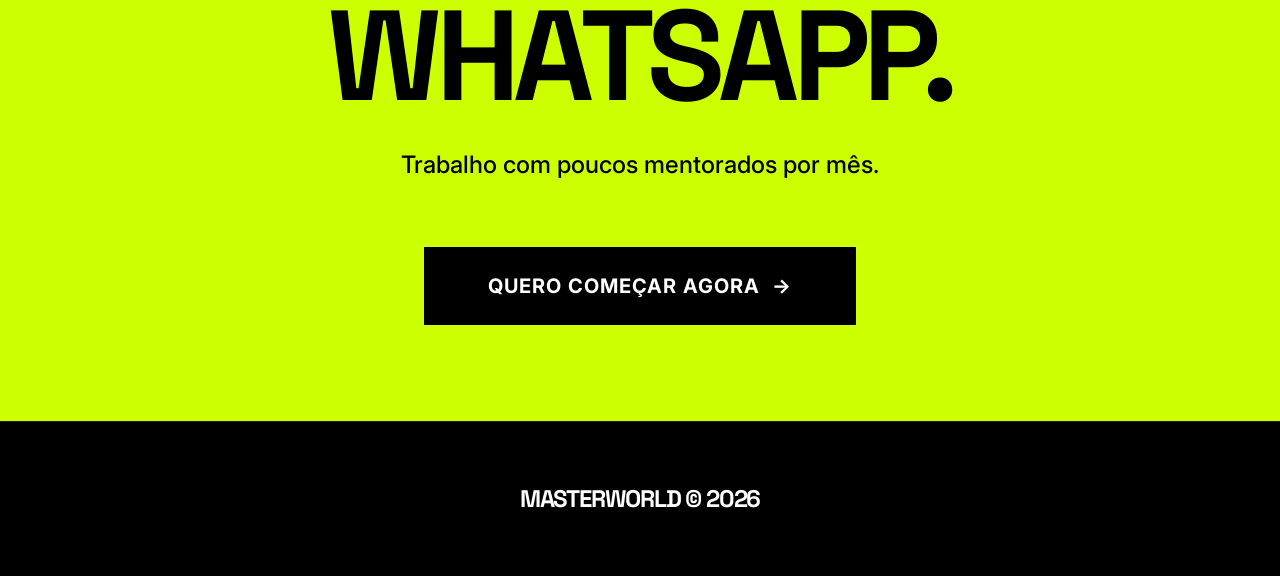
==== commit 31e6a4f5: "Update social media links with actual URLs" ====
--- a/index.html
+++ b/index.html
@@ -64,7 +64,7 @@
                 <div class="dor-card reveal-up delay-1">
                     <p style="font-size: 1.125rem;">Está cansado de começar e recomeçar sem direção.</p>
                 </div>
-                <div class="dor-card reveal-up delay-2" style="grid-column: span 2;">
+                <div class="dor-card reveal-up delay-2 span-2">
                     <p style="font-size: 1.125rem;">Quer ganhar em euro ou dólar com um negócio online real.</p>
                 </div>
             </div>
@@ -321,7 +321,7 @@
                 <h2 class="section-title">ACOMPANHE O <span class="text-volt">MASTERWORLD</span></h2>
             </div>
             <div class="social-grid mt-4">
-                <a href="#" target="_blank" class="social-card reveal-up delay-1">
+                <a href="https://www.instagram.com/eduardo_donadoni?igsh=N2xlNjNreDJ4cnYy&utm_source=qr" target="_blank" class="social-card reveal-up delay-1">
                     <div class="social-icon">
                         <svg viewBox="0 0 24 24" fill="none" xmlns="http://www.w3.org/2000/svg"><path d="M12 2C14.717 2 15.056 2.011 16.122 2.06C17.187 2.108 17.912 2.277 18.55 2.525C19.21 2.779 19.766 3.123 20.322 3.678C20.878 4.233 21.222 4.79 21.475 5.45C21.722 6.087 21.891 6.812 21.94 7.878C21.988 8.944 22 9.283 22 12C22 14.717 21.989 15.056 21.94 16.122C21.892 17.187 21.722 17.912 21.475 18.55C21.221 19.21 20.877 19.766 20.322 20.322C19.766 20.878 19.21 21.222 18.55 21.475C17.913 21.722 17.187 21.891 16.122 21.94C15.056 21.989 14.717 22 12 22C9.283 22 8.944 21.989 7.878 21.94C6.813 21.892 6.088 21.722 5.45 21.475C4.79 21.221 4.234 20.877 3.678 20.322C3.123 19.766 2.778 19.21 2.525 18.55C2.277 17.913 2.108 17.187 2.06 16.122C2.011 15.056 2 14.717 2 12C2 9.283 2.011 8.944 2.06 7.878C2.108 6.812 2.277 6.088 2.525 5.45C2.779 4.79 3.123 4.234 3.678 3.678C4.233 3.123 4.79 2.778 5.45 2.525C6.087 2.277 6.812 2.108 7.878 2.06C8.944 2.011 9.283 2 12 2ZM12 4.155C9.325 4.155 8.989 4.165 7.973 4.211C7.03 4.254 6.512 4.414 6.166 4.549C5.708 4.727 5.378 4.938 5.032 5.284C4.686 5.63 4.475 5.96 4.297 6.418C4.162 6.764 4.003 7.282 3.959 8.225C3.913 9.241 3.903 9.577 3.903 12.252C3.903 14.927 3.913 15.263 3.959 16.279C4.002 17.222 4.161 17.74 4.297 18.086C4.475 18.544 4.686 18.874 5.032 19.22C5.378 19.566 5.708 19.777 6.166 19.955C6.512 20.09 7.03 20.249 7.973 20.293C8.989 20.339 9.325 20.349 12 20.349C14.675 20.349 15.011 20.339 16.027 20.293C16.97 20.25 17.488 20.09 17.834 19.955C18.292 19.777 18.622 19.566 18.968 19.22C19.314 18.874 19.525 18.544 19.703 18.086C19.838 17.74 19.997 17.222 20.041 16.279C20.087 15.263 20.097 14.927 20.097 12.252C20.097 9.577 20.087 9.241 20.041 8.225C19.998 7.282 19.839 6.764 19.703 6.418C19.525 5.96 19.314 5.63 18.968 5.284C18.622 4.938 18.292 4.727 17.834 4.549C17.488 4.414 16.97 4.254 16.027 4.211C15.011 4.165 14.675 4.155 12 4.155ZM12 6.865C9.164 6.865 6.865 9.164 6.865 12C6.865 14.836 9.164 17.135 12 17.135C14.836 17.135 17.135 14.836 17.135 12C17.135 9.164 14.836 6.865 12 6.865ZM12 14.98C10.354 14.98 9.02 13.646 9.02 12C9.02 10.354 10.354 9.02 12 9.02C13.646 9.02 14.98 10.354 14.98 12C14.98 13.646 13.646 14.98 12 14.98ZM16.333 6.233C15.54 6.233 14.898 6.875 14.898 7.668C14.898 8.461 15.54 9.103 16.333 9.103C17.126 9.103 17.768 8.461 17.768 7.668C17.768 6.875 17.126 6.233 16.333 6.233Z" fill="currentColor"/></svg>
                     </div>
@@ -331,7 +331,7 @@
                     </div>
                     <div class="social-arrow">→</div>
                 </a>
-                <a href="#" target="_blank" class="social-card reveal-up delay-2">
+                <a href="https://www.youtube.com/@EduardoDonadoni" target="_blank" class="social-card reveal-up delay-2">
                     <div class="social-icon">
                         <svg viewBox="0 0 24 24" fill="none" xmlns="http://www.w3.org/2000/svg"><path d="M21.582 6.186C21.369 5.394 20.751 4.776 19.958 4.562C18.528 4.179 12 4.179 12 4.179C12 4.179 5.472 4.179 4.042 4.562C3.249 4.776 2.631 5.394 2.418 6.186C2.034 7.615 2.034 10.603 2.034 10.603C2.034 10.603 2.034 13.592 2.418 15.021C2.631 15.813 3.249 16.431 4.042 16.645C5.472 17.028 12 17.028 12 17.028C12 17.028 18.528 17.028 19.958 16.645C20.751 16.431 21.369 15.813 21.582 15.021C21.966 13.592 21.966 10.603 21.966 10.603C21.966 10.603 21.966 7.615 21.582 6.186ZM9.983 12.951V8.256L14.777 10.603L9.983 12.951Z" fill="currentColor"/></svg>
                     </div>
@@ -341,7 +341,7 @@
                     </div>
                     <div class="social-arrow">→</div>
                 </a>
-                <a href="#" target="_blank" class="social-card reveal-up delay-3">
+                <a href="https://chat.whatsapp.com/CSVrCL48mj1AicustuLrlz" target="_blank" class="social-card reveal-up delay-3">
                     <div class="social-icon">
                         <svg viewBox="0 0 24 24" fill="none" xmlns="http://www.w3.org/2000/svg"><path d="M12 2C6.477 2 2 6.477 2 12C2 17.523 6.477 22 12 22C17.523 22 22 17.523 22 12C22 6.477 17.523 2 12 2ZM12 4C16.418 4 20 7.582 20 12C20 16.418 16.418 20 12 20C7.582 20 4 16.418 4 12C4 7.582 7.582 4 12 4ZM12 6C10.343 6 9 7.343 9 9C9 10.657 10.343 12 12 12C13.657 12 15 10.657 15 9C15 7.343 13.657 6 12 6ZM12 8C12.552 8 13 8.448 13 9C13 9.552 12.552 10 12 10C11.448 10 11 9.552 11 9C11 8.448 11.448 8 12 8ZM12 13C9.333 13 4 14.333 4 17V18H20V17C20 14.333 14.667 13 12 13ZM6.166 16C6.779 15.348 9.387 14.5 12 14.5C14.613 14.5 17.221 15.348 17.834 16H6.166Z" fill="currentColor"/></svg>
                     </div>
--- a/style.css
+++ b/style.css
@@ -515,6 +515,10 @@
 .grid-3 { grid-template-columns: repeat(3, 1fr); }
 .grid-4 { grid-template-columns: repeat(4, 1fr); }
 
+.span-2 {
+    grid-column: span 2;
+}
+
 .dor-card {
     background: var(--bg-card);
     border: 1px solid var(--border-color);
@@ -683,6 +687,10 @@
         grid-template-columns: 1fr;
     }
 
+    .span-2 {
+        grid-column: span 1;
+    }
+
     .hero-image-absolute {
         height: 300px;
         min-height: auto;
